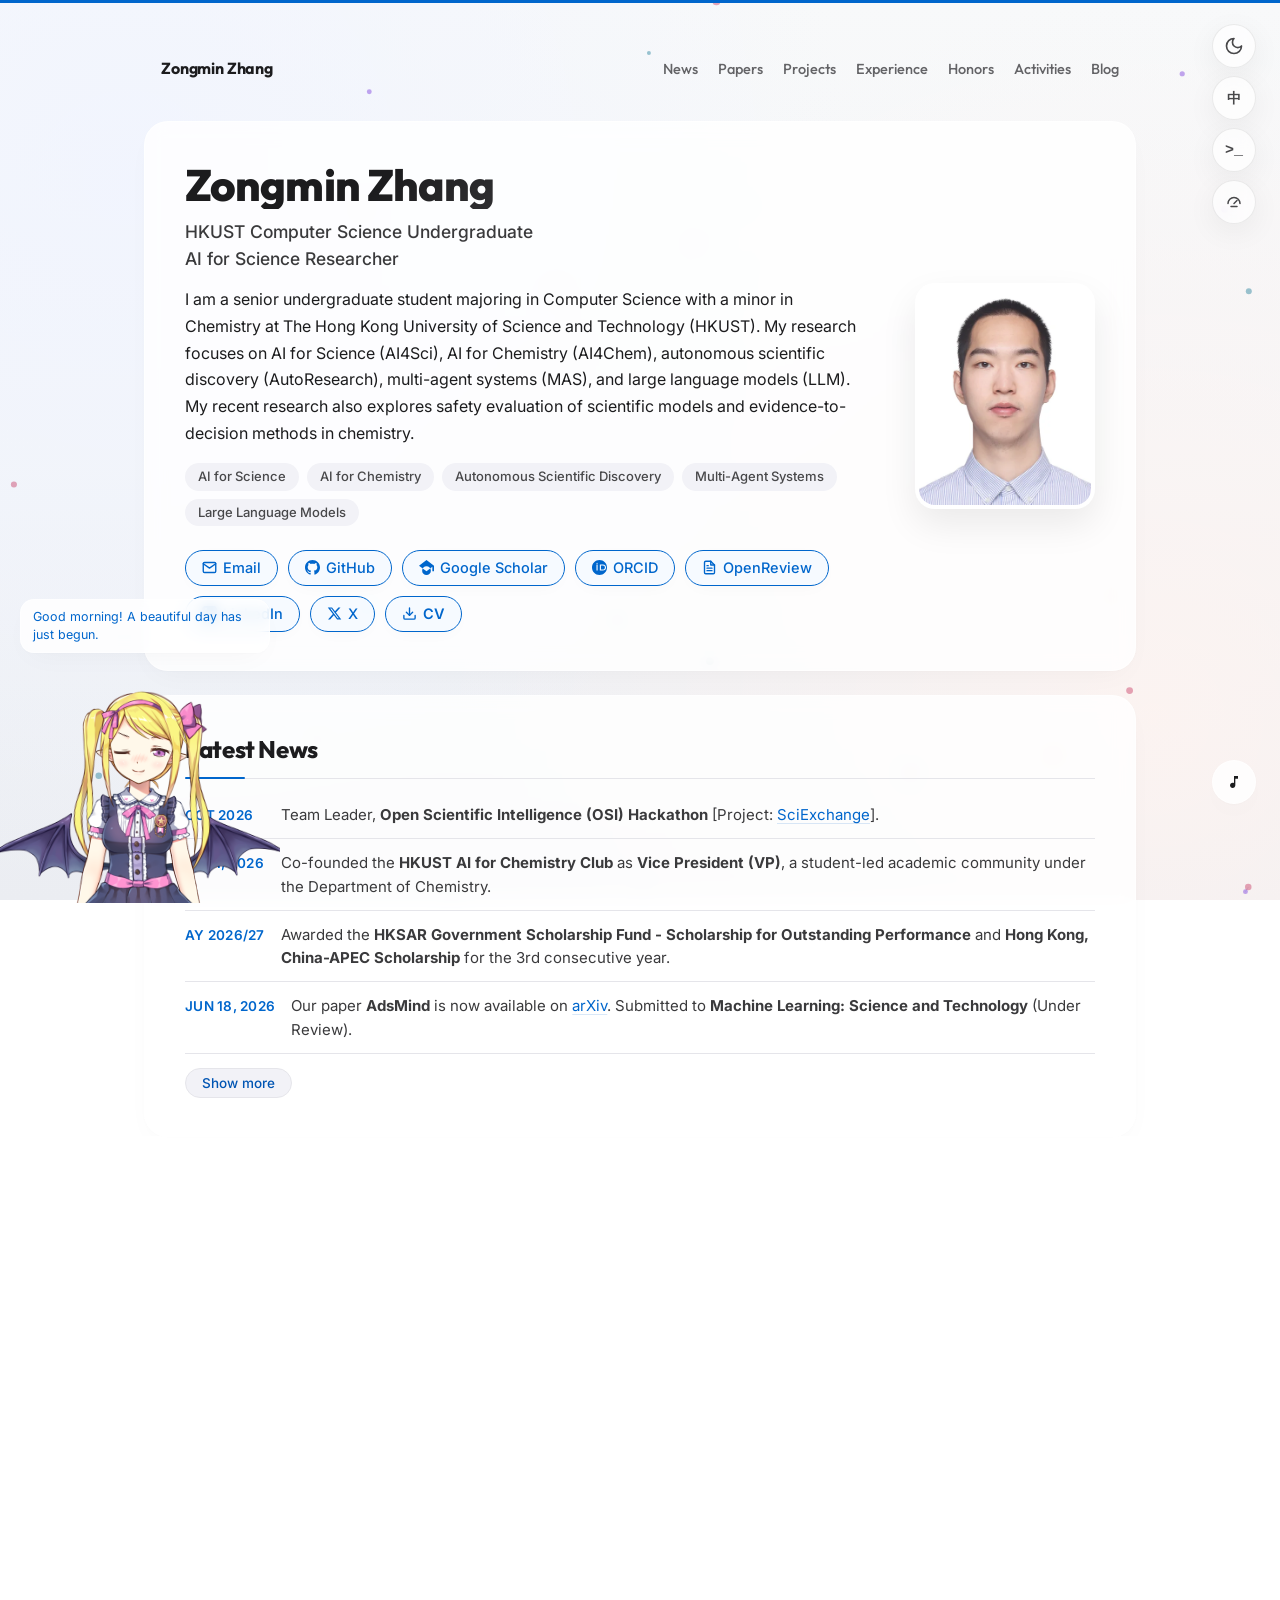
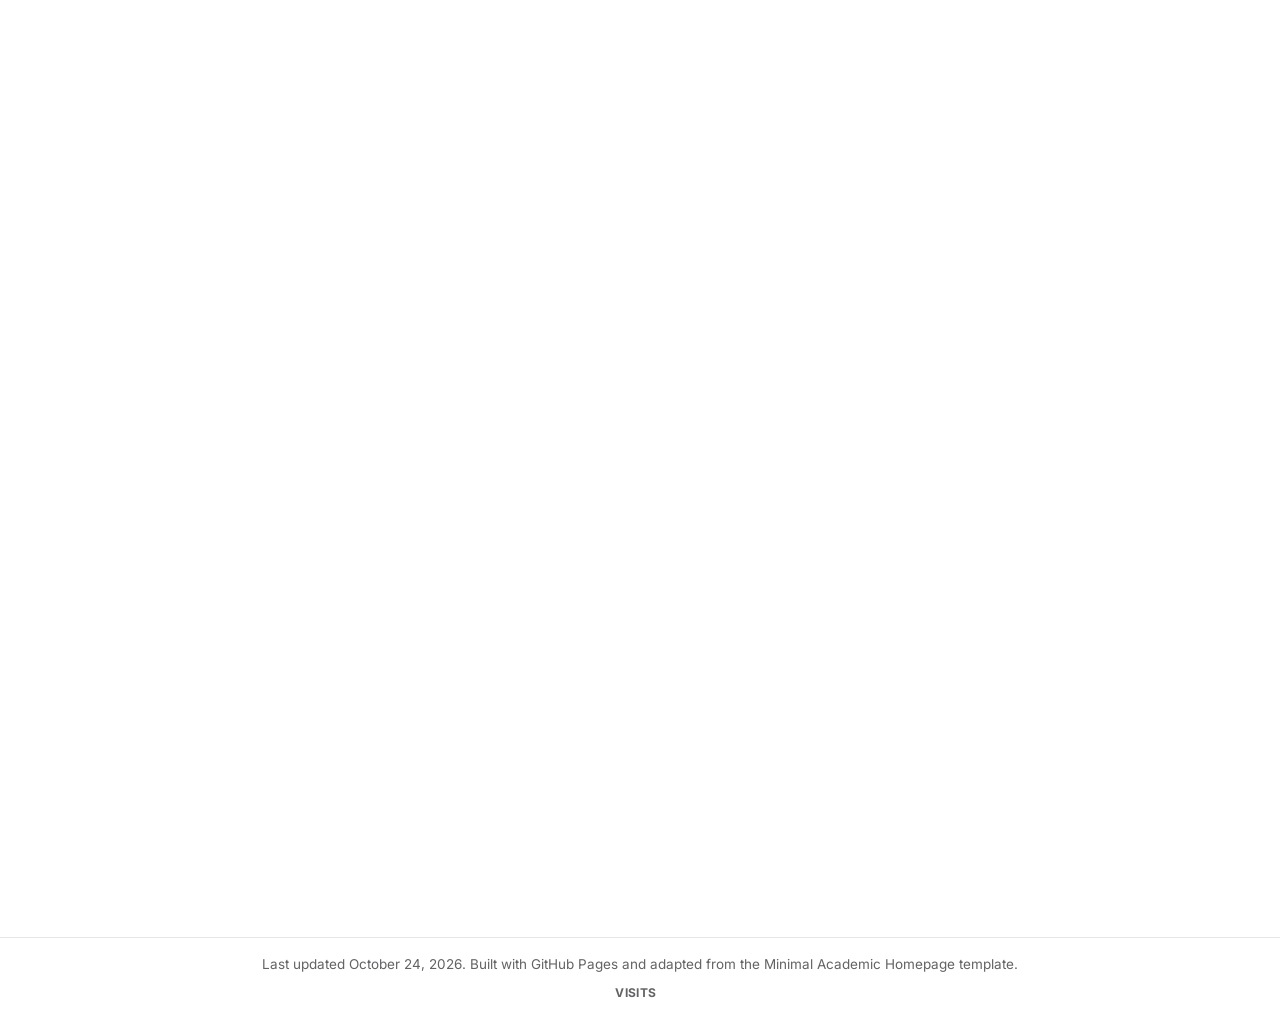
==== index.html @ b46e8a87 "feat: sync academic homepage with updated CV" ====
<!DOCTYPE html>
<html lang="en">

<head>
  <meta charset="UTF-8">
  <meta name="viewport" content="width=device-width, initial-scale=1.0">
  <meta name="description"
    content="Academic homepage of Zongmin Zhang, an HKUST computer science undergraduate and AI for Science researcher.">

  <!-- Open Graph / Facebook -->
  <meta property="og:type" content="website">
  <meta property="og:site_name" content="Zongmin Zhang">
  <meta property="og:locale" content="en_US">
  <meta property="og:url" content="https://nagatobigseven.github.io/">
  <meta property="og:title" content="Zongmin Zhang | Academic Homepage">
  <meta property="og:description"
    content="Academic homepage of Zongmin Zhang, an HKUST computer science undergraduate and AI for Science/Chemistry researcher.">
  <meta property="og:image" content="https://nagatobigseven.github.io/assets/og-card.png">
  <meta property="og:image:width" content="1200">
  <meta property="og:image:height" content="630">
  <meta property="og:image:alt" content="Zongmin Zhang — HKUST Computer Science Undergraduate, AI for Science Researcher">

  <!-- Twitter -->
  <meta property="twitter:card" content="summary_large_image">
  <meta property="twitter:url" content="https://nagatobigseven.github.io/">
  <meta property="twitter:title" content="Zongmin Zhang | Academic Homepage">
  <meta property="twitter:description"
    content="Academic homepage of Zongmin Zhang, an HKUST computer science undergraduate and AI for Science/Chemistry researcher.">
  <meta property="twitter:image" content="https://nagatobigseven.github.io/assets/og-card.png">

  <link rel="canonical" href="https://nagatobigseven.github.io/">
  <link rel="icon" type="image/png" href="assets/favicon.png">
  <link rel="alternate" type="application/rss+xml" title="Zongmin Zhang — RSS Feed" href="feed.xml">
  <title>Zongmin Zhang | Academic Homepage</title>

  <!-- Fonts: preconnect + a direct <link> (faster than @import in the CSS) -->
  <link rel="preconnect" href="https://fonts.googleapis.com">
  <link rel="preconnect" href="https://fonts.gstatic.com" crossorigin>
  <link rel="stylesheet"
    href="https://fonts.googleapis.com/css2?family=Inter:wght@400;500;600;700&family=Outfit:wght@500;650;720;760;800&display=swap">

  <link rel="preload" fetchpriority="high" as="image" href="assets/profile.webp" type="image/webp">
  <link rel="stylesheet" href="index.css?v=20261024-1">
  <script>
    // Inline script to prevent screen flash by reading stored theme preference before initial paint
    (function () {
      var storedTheme = localStorage.getItem('theme');
      var userPrefersDark = window.matchMedia && window.matchMedia('(prefers-color-scheme: dark)').matches;
      if (storedTheme === 'dark' || (!storedTheme && userPrefersDark)) {
        document.documentElement.setAttribute('data-theme', 'dark');
      } else {
        document.documentElement.setAttribute('data-theme', 'light');
      }
    })();

    // When WebGL is unavailable (hardware acceleration disabled / blocklisted
    // GPU), backdrop-filter falls back to slow software compositing and is the
    // dominant cause of page jank. Drop the frosted-glass blur for these users
    // only — GPU users keep the full effect. Runs before first paint.
    (function () {
      var ok = false;
      try {
        var tc = document.createElement('canvas');
        ok = !!(window.WebGLRenderingContext && (tc.getContext('webgl') || tc.getContext('experimental-webgl')));
      } catch (e) { ok = false; }
      window.__waifuWebGLOK = ok; // reused by waifu-tips so it never makes a 2nd context
      // If WebGL previously crashed the GPU here, also drop the glass (it is the
      // heaviest GPU consumer) while still keeping the dynamic mascot.
      var hadTrouble = false;
      try { hadTrouble = localStorage.getItem('waifu-gpu-trouble') === '1'; } catch (e2) {}
      if (!ok || hadTrouble) document.documentElement.classList.add('no-gpu-glass');
    })();

    // Visual-effects / performance mode. 'lite' drops the particle background,
    // cursor trail, floating keywords, and frosted-glass blur (layout, content,
    // theme, and the Live2D mascot stay). Default: lite if the visitor prefers
    // reduced motion, otherwise full. Persisted; window.__effectsLite is the
    // single source of truth read by the decorative effects below.
    (function () {
      var pref = null;
      try { pref = localStorage.getItem('effects-mode'); } catch (e) {}
      var reduceMotion = window.matchMedia && window.matchMedia('(prefers-reduced-motion: reduce)').matches;
      var lite = pref ? (pref === 'lite') : reduceMotion;
      window.__effectsLite = lite;
      if (lite) document.documentElement.classList.add('effects-lite');
    })();
  </script>

  <!-- Structured data: helps search engines link this page to the author's
       scholarly identity (Google knowledge panel, Scholar, etc.). -->
  <script type="application/ld+json">
  {
    "@context": "https://schema.org",
    "@type": "Person",
    "name": "Zongmin Zhang",
    "url": "https://nagatobigseven.github.io/",
    "image": "https://nagatobigseven.github.io/assets/profile.webp",
    "jobTitle": "Computer Science Undergraduate, AI for Science Researcher",
    "affiliation": {
      "@type": "CollegeOrUniversity",
      "name": "The Hong Kong University of Science and Technology"
    },
    "sameAs": [
      "https://scholar.google.com/citations?user=2yrrFZkAAAAJ",
      "https://orcid.org/0009-0003-7179-3175",
      "https://github.com/NagatoBigSeven",
      "https://openreview.net/profile?id=%7EZongmin_Zhang2",
      "https://www.linkedin.com/in/zongmin-zhang",
      "https://x.com/zongmin_zhang"
    ]
  }
  </script>
</head>

<body class="nagato-cursor">
  <a class="skip-link" href="#main-content" data-i18n="a11y.skip">Skip to main content</a>
  <!-- Reading Progress Bar -->
  <div id="scroll-indicator"></div>

  <!-- Background Molecular Network Canvas -->
  <canvas id="bg-canvas" aria-hidden="true"></canvas>
  <div class="research-float-layer" id="research-float-layer" aria-hidden="true"></div>
  <canvas class="nagato-trail" id="nagato-trail" aria-hidden="true"></canvas>

  <!-- Theme Toggle Button -->
  <button id="theme-toggle" class="theme-toggle-btn" aria-label="Switch to dark mode" title="Switch to dark mode">
    <svg class="sun-icon" viewBox="0 0 24 24">
      <circle cx="12" cy="12" r="4"></circle>
      <path
        d="M12 2v2M12 20v2M4.93 4.93l1.41 1.41M17.66 17.66l1.41 1.41M2 12h2M20 12h2M6.34 17.66l-1.41 1.41M19.07 4.93l-1.41 1.41">
      </path>
    </svg>
    <svg class="moon-icon" viewBox="0 0 24 24">
      <path d="M12 3a6 6 0 0 0 9 9 9 9 0 1 1-9-9Z"></path>
    </svg>
  </button>

  <!-- Language Toggle Button -->
  <button id="lang-toggle" class="lang-toggle-btn" aria-label="Switch to Chinese" title="Switch to Chinese">
    <span class="lang-label">中</span>
  </button>

  <!-- Terminal Toggle Button -->
  <button id="terminal-toggle" class="terminal-toggle-btn" aria-label="Open console terminal" aria-expanded="false" title="Open console terminal">
    <span style="font-family: monospace; font-weight: bold; font-size: 15px;">&gt;_</span>
  </button>

  <!-- Visual Effects / Performance Toggle (full vs lite) -->
  <button id="effects-toggle" class="effects-toggle-btn" aria-label="Enable performance mode" title="Enable performance mode">
    <svg class="effects-lite-icon" viewBox="0 0 24 24" width="18" height="18" fill="none" stroke="currentColor" stroke-width="2" stroke-linecap="round" stroke-linejoin="round">
      <path d="M4 14a8 8 0 0 1 16 0"></path>
      <path d="M12 14l4-4"></path>
      <path d="M8 18h8"></path>
    </svg>
    <svg class="effects-full-icon" viewBox="0 0 24 24" width="18" height="18" fill="none" stroke="currentColor" stroke-width="2" stroke-linecap="round" stroke-linejoin="round">
      <path d="M12 3l1.8 4.6L18.5 9l-4.7 1.4L12 15l-1.8-4.6L5.5 9l4.7-1.4z"></path>
      <path d="M18.5 14l.9 2.3 2.3.9-2.3.9-.9 2.3-.9-2.3-2.3-.9 2.3-.9z"></path>
    </svg>
  </button>

  <main class="container" id="main-content">
    <nav class="top-nav" id="top-nav" aria-label="Primary navigation">
      <a class="nav-name" id="Header1_HeaderTitle" href="./" data-i18n="nav.name">Zongmin Zhang</a>
      <div class="nav-links">
        <a href="#news" data-i18n="nav.news">News</a>
        <a href="#publications" data-i18n="nav.papers">Papers</a>
        <a href="#projects" data-i18n="nav.projects">Projects</a>
        <a href="#experience" data-i18n="nav.experience">Experience</a>
        <a href="#honors" data-i18n="nav.honors">Honors</a>
        <a href="#activities" data-i18n="nav.activities">Activities</a>
        <a href="https://www.cnblogs.com/" target="_blank" rel="noopener noreferrer" data-i18n="nav.blog">Blog</a>
      </div>
    </nav>

    <section class="card hero">
      <div>
        <h1 data-i18n="hero.name">Zongmin Zhang</h1>

        <p class="identity">
          <span data-i18n="hero.identity.line1">HKUST Computer Science Undergraduate</span><br>
          <span data-i18n="hero.identity.line2">AI for Science Researcher</span>
        </p>

        <p class="about-line" data-i18n="hero.about">
          I am a senior undergraduate student majoring in Computer Science with a minor in Chemistry at The Hong Kong
          University of Science and Technology (HKUST). My research focuses on AI for Science (AI4Sci), AI for Chemistry
          (AI4Chem), autonomous scientific discovery (AutoResearch), multi-agent systems (MAS), and large language
          models (LLM). My recent research also explores safety evaluation of scientific models and evidence-to-decision
          methods in chemistry.
        </p>

        <ul class="focus-list" aria-label="Research interests">
          <li data-i18n="hero.interest.1">AI for Science</li>
          <li data-i18n="hero.interest.2">AI for Chemistry</li>
          <li data-i18n="hero.interest.3">Autonomous Scientific Discovery</li>
          <li data-i18n="hero.interest.4">Multi-Agent Systems</li>
          <li data-i18n="hero.interest.5">Large Language Models</li>
        </ul>

        <div class="links">
          <a class="pill-link" href="mailto:zzhanghw@connect.ust.hk">
            <svg viewBox="0 0 24 24" width="15" height="15" stroke="currentColor" stroke-width="2.2" fill="none"
              stroke-linecap="round" stroke-linejoin="round" style="margin-right: 6px;">
              <path d="M4 4h16c1.1 0 2 .9 2 2v12c0 1.1-.9 2-2 2H4c-1.1 0-2-.9-2-2V6c0-1.1.9-2 2-2z"></path>
              <polyline points="22,6 12,13 2,6"></polyline>
            </svg>
            <span data-i18n="hero.email">Email</span>
          </a>
          <a class="pill-link" href="https://github.com/NagatoBigSeven" target="_blank" rel="noopener noreferrer">
            <svg viewBox="0 0 24 24" width="15" height="15" fill="currentColor" style="margin-right: 6px;">
              <path
                d="M12 0C5.37 0 0 5.37 0 12c0 5.3 3.438 9.8 8.205 11.385.6.11.82-.26.82-.577v-2.234c-3.338.726-4.033-1.416-4.033-1.416-.546-1.387-1.333-1.756-1.333-1.756-1.089-.745.083-.729.083-.729 1.205.084 1.839 1.237 1.839 1.237 1.07 1.834 2.807 1.304 3.492.997.107-.775.418-1.305.762-1.604-2.665-.305-5.467-1.334-5.467-5.931 0-1.311.469-2.381 1.236-3.221-.124-.303-.535-1.524.117-3.176 0 0 1.008-.322 3.301 1.23.957-.266 1.983-.399 3.003-.404 1.02.005 2.047.138 3.006.404 2.291-1.552 3.297-1.23 3.297-1.23.653 1.653.242 2.874.118 3.176.77.84 1.235 1.911 1.235 3.221 0 4.609-2.807 5.624-5.479 5.921.43.372.823 1.102.823 2.222v3.293c0 .319.22.694.825.576C20.566 21.797 24 17.3 24 12c0-6.63-5.37-12-12-12z" />
            </svg>
            <span data-i18n="hero.github">GitHub</span>
          </a>
          <a class="pill-link" href="https://scholar.google.com/citations?user=2yrrFZkAAAAJ" target="_blank"
            rel="noopener noreferrer">
            <svg viewBox="0 0 24 24" width="15" height="15" fill="currentColor" style="margin-right: 6px;">
              <path d="M12 24a7 7 0 1 1 0-14 7 7 0 0 1 0 14zm0-24L0 9l12 9 9.36-7.02V18h2.64V9.9L24 9 12 0z" />
            </svg>
            <span data-i18n="hero.googleScholar">Google Scholar</span>
          </a>
          <a class="pill-link" href="https://orcid.org/0009-0003-7179-3175" target="_blank" rel="noopener noreferrer">
            <svg viewBox="0 0 256 256" width="15" height="15" fill="currentColor" style="margin-right: 6px;">
              <path
                d="M128 0C57.3 0 0 57.3 0 128s57.3 128 128 128 128-57.3 128-128S198.7 0 128 0zM86.3 46.2c5.8 0 10.5 4.7 10.5 10.5s-4.7 10.5-10.5 10.5-10.5-4.7-10.5-10.5 4.7-10.5 10.5-10.5zM96.1 76.1v103.7H76.5V76.1h19.6zm37.3 0h53.1c36.2 0 53.5 26.1 53.5 51.8 0 30.6-21.1 51.9-54.4 51.9h-52.2V76.1zm19.6 16.5v70.7h31.3c22.2 0 35.7-14.6 35.7-35.3 0-18.8-11.7-35.4-34.8-35.4h-32.2z" />
            </svg>
            <span data-i18n="hero.orcid">ORCID</span>
          </a>
          <a class="pill-link" href="https://openreview.net/profile?id=%7EZongmin_Zhang2" target="_blank"
            rel="noopener noreferrer">
            <svg viewBox="0 0 24 24" width="15" height="15" stroke="currentColor" stroke-width="2.2" fill="none"
              stroke-linecap="round" stroke-linejoin="round" style="margin-right: 6px;">
              <path d="M14 2H6a2 2 0 0 0-2 2v16a2 2 0 0 0 2 2h12a2 2 0 0 0 2-2V8z"></path>
              <polyline points="14 2 14 8 20 8"></polyline>
              <line x1="16" y1="13" x2="8" y2="13"></line>
              <line x1="16" y1="17" x2="8" y2="17"></line>
              <polyline points="10 9 9 9 8 9"></polyline>
            </svg>
            <span data-i18n="hero.openreview">OpenReview</span>
          </a>
          <a class="pill-link" href="https://www.linkedin.com/in/zongmin-zhang" target="_blank"
            rel="noopener noreferrer">
            <svg viewBox="0 0 24 24" width="15" height="15" fill="currentColor" style="margin-right: 6px;">
              <path
                d="M19 0h-14c-2.761 0-5 2.239-5 5v14c0 2.761 2.239 5 5 5h14c2.762 0 5-2.239 5-5v-14c0-2.761-2.238-5-5-5zm-11 19h-3v-11h3v11zm-1.5-12.268c-.966 0-1.75-.79-1.75-1.764s.784-1.764 1.75-1.764 1.75.79 1.75 1.764-.783 1.764-1.75 1.764zm13.5 12.268h-3v-5.604c0-3.368-4-3.113-4 0v5.604h-3v-11h3v1.765c1.396-2.586 7-2.777 7 2.476v6.759z" />
            </svg>
            <span data-i18n="hero.linkedin">LinkedIn</span>
          </a>
          <a class="pill-link" href="https://x.com/zongmin_zhang" target="_blank" rel="noopener noreferrer">
            <svg viewBox="0 0 24 24" width="15" height="15" fill="currentColor" style="margin-right: 6px;">
              <path
                d="M18.244 2.25h3.308l-7.227 8.26 8.502 11.24H16.17l-5.214-6.817L4.99 21.75H1.68l7.73-8.835L1.254 2.25H8.08l4.713 6.231zm-1.161 17.52h1.833L7.084 4.126H5.117z" />
            </svg>
            <span data-i18n="hero.x">X</span>
          </a>
          <a class="pill-link pill-link-accent" href="assets/CV_Zongmin.pdf?v=20261024-2" download="CV_Zongmin.pdf">
            <svg viewBox="0 0 24 24" width="15" height="15" stroke="currentColor" stroke-width="2.2" fill="none"
              stroke-linecap="round" stroke-linejoin="round" style="margin-right: 6px;">
              <path d="M21 15v4a2 2 0 0 1-2 2H5a2 2 0 0 1-2-2v-4"></path>
              <polyline points="7 10 12 15 17 10"></polyline>
              <line x1="12" y1="15" x2="12" y2="3"></line>
            </svg>
            <span data-i18n="hero.cv">CV</span>
          </a>
        </div>
      </div>

      <div class="profile-photo-wrap">
        <img src="assets/profile.webp" alt="Portrait of Zongmin Zhang" class="profile-photo" width="172" height="218" data-i18n="hero.profileAlt">
      </div>
    </section>

    <!-- News Section -->
    <section class="card" id="news">
      <h2 data-i18n="section.news">Latest News</h2>
      <!-- Populated from data/content.js by main.js (renderSiteContent) -->
      <div class="news-list" id="news-list"></div>
      <button class="news-toggle" id="news-toggle" data-i18n="news.showMore">Show more</button>
    </section>

    <section class="card" id="publications">
      <h2 data-i18n="section.papers">Selected Publications &amp; Preprints</h2>

      <!-- Filter chips + cards populated from data/content.js by main.js -->
      <div class="pub-toolbar">
        <div class="pub-filters" id="pub-filters" role="group" aria-label="Filter publications by topic" hidden></div>
        <button class="download-bib-btn" id="download-all-bib" type="button" data-i18n="bibtex.downloadAll">Download all BibTeX</button>
      </div>
      <div class="pub-list" id="pub-list"></div>
      <div class="manuscripts-section">
        <h3 data-i18n="section.manuscripts">Manuscripts in Preparation</h3>
        <ul class="manuscript-list" id="manuscript-list"></ul>
      </div>
    </section>

    <section class="card" id="projects">
      <h2 data-i18n="section.projects">Selected Projects</h2>

      <div class="project-grid" id="project-grid"></div>
    </section>

    <section class="card" id="experience">
      <h2 data-i18n="section.experience">Education, Research &amp; Industry Experience</h2>

      <div class="experience-awards-grid">
        <div class="info-panel experience-panel experience-panel-education">
          <h3 data-i18n="section.education">Education</h3>
          <div class="timeline" id="edu-timeline"></div>
        </div>

        <div class="info-panel experience-panel experience-panel-research">
          <h3 data-i18n="section.research">Research</h3>
          <div class="timeline" id="research-timeline"></div>
        </div>

        <div class="info-panel experience-panel experience-panel-industry">
          <h3 data-i18n="section.industry">Industry</h3>
          <div class="timeline" id="industry-timeline"></div>
        </div>
      </div>
    </section>

    <!-- Collaborators Section -->
    <section class="card" id="collaborators">
      <h2 data-i18n="section.collaborators">Collaborators</h2>
      <div class="collab-grid" id="collab-grid"></div>
    </section>

    <section class="card" id="honors">
      <h2 data-i18n="section.honors">Selected Honors</h2>

      <div class="experience-awards-grid">
        <div class="info-panel honors-panel honors-panel-scholarships">
          <h3 data-i18n="section.scholarships">Scholarships</h3>
          <div class="award-list" id="scholarships-list"></div>
        </div>

        <div class="info-panel honors-panel honors-panel-deans">
          <h3 data-i18n="section.honorsList">Honors</h3>
          <div class="award-list" id="deans-list"></div>
        </div>

        <div class="info-panel honors-panel honors-panel-awards">
          <h3 data-i18n="section.awards">Awards</h3>
          <div class="award-list" id="awards-list"></div>
        </div>
      </div>
    </section>

    <section class="card" id="activities">
      <h2 data-i18n="section.activities">Extracurricular Activities &amp; Skills</h2>

      <div class="note-grid">
        <div class="note-card">
          <h3 data-i18n="section.activitiesLeadership">Service &amp; Leadership</h3>
          <p class="section-note" data-i18n="activities.note">Reviewer and community roles.</p>
          <ul class="post-list" id="leadership-list"></ul>
        </div>

        <div class="note-card">
          <h3 data-i18n="section.teaching">Teaching</h3>
          <p class="section-note" data-i18n="teaching.note">Undergraduate teaching and peer-support.</p>
          <ul class="post-list" id="teaching-list"></ul>
        </div>

        <div class="note-card">
          <h3 data-i18n="section.techStack">Technical Stack</h3>
          <p class="section-note" data-i18n="techStack.note">Selected tools and methods.</p>
          <ul class="post-list" id="techstack-list"></ul>
        </div>

        <div class="note-card">
          <h3 data-i18n="section.languages">Languages</h3>
          <p class="section-note" data-i18n="languages.note">Working languages and study interests.</p>
          <ul class="post-list" id="languages-list"></ul>
        </div>
      </div>
    </section>
  </main>

  <footer class="footer">
    <span class="footer-updated" data-i18n="footer.updated">Last updated October 24, 2026. Built with GitHub Pages and
      adapted from the Minimal Academic Homepage template.</span>
    <span class="site-counter" aria-label="Academic homepage visit counter">
      <span class="site-counter-label" data-i18n="footer.visits">Visits</span>
      <img
        src="https://m.h4ck.org.cn/@nagato-home?theme=yousa-ling&amp;padding=7&amp;scale=0.75&amp;align=center&amp;pixelated=1&amp;darkmode=auto"
        alt="" decoding="async" referrerpolicy="no-referrer" onerror="this.hidden = true">
    </span>
  </footer>

  <div class="bibtex-toast" id="bibtex-toast" role="status" aria-live="polite" aria-atomic="true" hidden>
    <span class="bibtex-toast-icon" aria-hidden="true">✓</span>
    <span class="bibtex-toast-text" data-i18n="bibtex.toast">BibTeX copied to clipboard</span>
  </div>

  <!-- Back to Top Button -->
  <button id="back-to-top" class="back-to-top-btn" aria-label="Back to top" title="Back to top">
    <svg viewBox="0 0 24 24" width="20" height="20" stroke="currentColor" stroke-width="2.2" fill="none"
      stroke-linecap="round" stroke-linejoin="round">
      <polyline points="18 15 12 9 6 15"></polyline>
    </svg>
  </button>

  <div class="waifu" id="waifu" aria-hidden="true">
    <div class="waifu-tips" style="opacity: 0;"></div>
    <canvas id="live2d" width="280" height="250" class="live2d"></canvas>
    <div class="waifu-tool">
      <span class="fui-home"><svg viewBox="0 0 24 24" width="14" height="14" stroke="currentColor" stroke-width="2.2"
          fill="none" stroke-linecap="round" stroke-linejoin="round">
          <path d="M3 9l9-7 9 7v11a2 2 0 0 1-2 2H5a2 2 0 0 1-2-2z"></path>
          <polyline points="9 22 9 12 15 12 15 22"></polyline>
        </svg></span>
      <span class="fui-chat"><svg viewBox="0 0 24 24" width="14" height="14" stroke="currentColor" stroke-width="2.2"
          fill="none" stroke-linecap="round" stroke-linejoin="round">
          <path d="M21 15a2 2 0 0 1-2 2H7l-4 4V5a2 2 0 0 1 2-2h14a2 2 0 0 1 2 2z"></path>
        </svg></span>
      <span class="fui-eye"><svg viewBox="0 0 24 24" width="14" height="14" stroke="currentColor" stroke-width="2.2"
          fill="none" stroke-linecap="round" stroke-linejoin="round">
          <path d="M1 12s4-8 11-8 11 8 11 8-4 8-11 8-11-8-11-8z"></path>
          <circle cx="12" cy="12" r="3"></circle>
        </svg></span>
      <span class="fui-user"><svg viewBox="0 0 24 24" width="14" height="14" stroke="currentColor" stroke-width="2.2"
          fill="none" stroke-linecap="round" stroke-linejoin="round">
          <path d="M20 21v-2a4 4 0 0 0-4-4H8a4 4 0 0 0-4 4v2"></path>
          <circle cx="12" cy="7" r="4"></circle>
        </svg></span>
      <span class="fui-photo"><svg viewBox="0 0 24 24" width="14" height="14" stroke="currentColor" stroke-width="2.2"
          fill="none" stroke-linecap="round" stroke-linejoin="round">
          <path d="M23 19a2 2 0 0 1-2 2H3a2 2 0 0 1-2-2V8a2 2 0 0 1 2-2h4l2-3h6l2 3h4a2 2 0 0 1 2 2z"></path>
          <circle cx="12" cy="13" r="4"></circle>
        </svg></span>
      <span class="fui-science" title="讲个科学冷笑话"><svg viewBox="0 0 24 24" width="14" height="14" stroke="currentColor" stroke-width="2.2"
          fill="none" stroke-linecap="round" stroke-linejoin="round">
          <line x1="4" y1="9" x2="20" y2="9"></line>
          <line x1="9" y1="3" x2="15" y2="3"></line>
          <path d="M10 3v6L4.35 19.1A2 2 0 0 0 6 22h12a2 2 0 0 0 1.65-2.9L14 9V3z"></path>
        </svg></span>
      <span class="fui-info-circle"><svg viewBox="0 0 24 24" width="14" height="14" stroke="currentColor"
          stroke-width="2.2" fill="none" stroke-linecap="round" stroke-linejoin="round">
          <circle cx="12" cy="12" r="10"></circle>
          <line x1="12" y1="16" x2="12" y2="12"></line>
          <line x1="12" y1="8" x2="12.01" y2="8"></line>
        </svg></span>
      <span class="fui-cross"><svg viewBox="0 0 24 24" width="14" height="14" stroke="currentColor" stroke-width="2.2"
          fill="none" stroke-linecap="round" stroke-linejoin="round">
          <line x1="18" y1="6" x2="6" y2="18"></line>
          <line x1="6" y1="6" x2="18" y2="18"></line>
        </svg></span>
    </div>
  </div>

  <!-- Terminal Console Modal -->
  <div id="terminal-modal" class="terminal-modal" hidden>
    <div class="terminal-header">
      <span class="terminal-dot close-btn" title="Close"></span>
      <span class="terminal-dot minimize-btn" title="Minimize"></span>
      <span class="terminal-dot expand-btn" title="Maximize"></span>
      <span class="terminal-title">zongmin@hkust: ~</span>
    </div>
    <div class="terminal-body" id="terminal-body">
      <div class="terminal-output" id="terminal-output">
        <div>Welcome to Zongmin's Academic Homepage Console.</div>
        <div>Type <span class="cmd-highlight">help</span> to list available commands.</div>
        <div style="margin-bottom: 10px;">Press <span class="cmd-highlight">`</span> (backtick) to close this terminal.</div>
      </div>
      <div class="terminal-input-line">
        <span class="terminal-prompt">zongmin@hkust:~$</span>
        <input type="text" id="terminal-input" autocomplete="off" spellcheck="false" aria-label="Terminal input">
      </div>
    </div>
  </div>

  <!-- NetEase BGM Player -->
  <div id="music-card" class="music-card" style="display: none;" role="complementary" aria-label="Background music player">
    <button id="music-close-btn" class="music-close-btn" aria-label="Minimize player" title="Minimize player">&times;</button>
    <div class="music-vinyl-wrap">
      <img id="music-cover" class="music-vinyl" src="assets/vinyl-placeholder.svg" alt="Vinyl record cover" loading="lazy">
      <div class="music-vinyl-center"></div>
    </div>
    <div class="music-info">
      <div id="music-title" class="music-title">Research BGM</div>
      <div id="music-artist" class="music-artist">Loading Netease Playlist...</div>
      <div class="music-controls">
        <button id="music-play-btn" class="music-btn" aria-label="Play music">
          <svg viewBox="0 0 24 24" width="14" height="14" fill="currentColor">
            <polygon points="5 3 19 12 5 21 5 3" id="play-poly"></polygon>
          </svg>
        </button>
        <button id="music-next-btn" class="music-btn" aria-label="Next track">
          <svg viewBox="0 0 24 24" width="14" height="14" fill="none" stroke="currentColor" stroke-width="2.5" stroke-linecap="round" stroke-linejoin="round">
            <polygon points="5 4 15 12 5 20 5 4" fill="currentColor"></polygon>
            <line x1="19" y1="5" x2="19" y2="19" stroke="currentColor"></line>
          </svg>
        </button>
      </div>
      <div class="music-progress-bar">
        <div id="music-progress" class="music-progress"></div>
      </div>
    </div>
    <audio id="music-audio" crossorigin="anonymous"></audio>
  </div>

  <!-- Floating Music Toggle (when minimized) -->
  <button id="music-toggle-btn" class="music-toggle-btn" aria-label="Open BGM player" title="Open BGM player">
    <svg viewBox="0 0 24 24" width="16" height="16" fill="currentColor">
      <path d="M12 3v10.55c-.59-.34-1.27-.55-2-.55-2.21 0-4 1.79-4 4s1.79 4 4 4 4-1.79 4-4V7h4V3h-6z"/>
    </svg>
  </button>

  <!-- Overlay Canvas for Easter Eggs -->
  <canvas id="easter-egg-canvas" style="position:fixed; top:0; left:0; width:100%; height:100%; pointer-events:none; z-index:9999; display:none;"></canvas>
  <script type="text/javascript" src="data/content.js?v=20261024-2"></script>
  <script type="text/javascript" src="assets/main.js?v=20261024-1"></script>

  <!-- Privacy-friendly analytics (GoatCounter): no cookies, no personal data.
       Active — pageviews go to https://nagatobigseven.goatcounter.com (dashboard).
       Only loads on the production domain (not localhost / file:// / CI), so dev
       and tests don't pollute stats. Tip: run localStorage.setItem('skipgc','t')
       in the browser console on the live site to exclude your own visits. -->
  <script>
    (function () {
      if (location.hostname !== 'nagatobigseven.github.io') return;
      var s = document.createElement('script');
      s.async = true;
      s.src = '//gc.zgo.at/count.js';
      s.setAttribute('data-goatcounter', 'https://nagatobigseven.goatcounter.com/count');
      document.body.appendChild(s);
    })();
  </script>
</body>

</html>
---- index.css ----
/* Fonts (Inter + Outfit) are loaded via a <link> in index.html's <head> with a
   preconnect hint, instead of @import here — an @import is only fetched after
   this stylesheet downloads and parses, which delays text rendering. Same
   fonts, same display=swap, just discovered earlier in the load. */

/* No WebGL (no GPU acceleration -> software backdrop-filter is very slow) OR
   the user's chosen lite/performance mode: disable every frosted-glass blur.
   Card backgrounds stay ~82% opaque, so they remain perfectly legible. */
html.no-gpu-glass *,
html.no-gpu-glass *::before,
html.no-gpu-glass *::after,
html.effects-lite *,
html.effects-lite *::before,
html.effects-lite *::after {
  backdrop-filter: none !important;
  -webkit-backdrop-filter: none !important;
}

/* Lite mode also drops the decorative full-screen canvases and floating
   keyword layer (the particle background, cursor trail). */
html.effects-lite #bg-canvas,
html.effects-lite #nagato-trail,
html.effects-lite #research-float-layer {
  display: none !important;
}

:root {
  /* Light Mode Design Tokens */
  --bg-gradient: radial-gradient(circle at 10% 20%, rgba(240, 244, 255, 0.8) 0%, transparent 45rem),
                 radial-gradient(circle at 90% 80%, rgba(255, 244, 240, 0.8) 0%, transparent 45rem),
                 linear-gradient(180deg, #f8f9fa 0%, #f3f5f8 50%, #ebedf2 100%);
  --bg: #f3f5f8;
  --card: rgba(255, 255, 255, 0.82);
  --card-border: rgba(255, 255, 255, 0.6);
  --card-border-hover: rgba(0, 102, 204, 0.25);
  --text: #1c1c1e;
  --subtle: #3a3a3c;
  --muted: #636366;
  --line: #e5e5ea;
  --link: #0066cc;
  --link-hover: #0055b3;
  --link-bg: rgba(242, 248, 255, 0.7);
  --link-bg-hover: rgba(0, 102, 204, 0.08);
  --link-border: rgba(0, 102, 204, 0.15);
  --link-border-hover: rgba(0, 102, 204, 0.35);
  --chip: #f2f2f7;
  --chip-text: #48484a;
  --asset-bg: #f8fafc;
  --asset-line: #e2e8f0;
  --warm: #9f5e26;
  --green: #24684a;
  
  /* Shadows */
  --shadow: 0 10px 30px -10px rgba(0, 0, 0, 0.04), 0 1px 3px rgba(0, 0, 0, 0.02);
  --shadow-hover: 0 20px 40px -15px rgba(0, 102, 204, 0.12), 0 0 1px rgba(0, 102, 204, 0.2);
  --soft-shadow: 0 4px 20px -8px rgba(0, 0, 0, 0.05);
  --radius: 24px;

  /* Theme Toggle Button */
  --toggle-bg: rgba(255, 255, 255, 0.7);
  --toggle-border: rgba(0, 0, 0, 0.08);
  --toggle-shadow: 0 8px 30px rgba(0, 0, 0, 0.06);
  --toggle-color: #48484a;

  /* Transitions */
  --ease-premium: cubic-bezier(0.16, 1, 0.3, 1);
  --transition: all 0.5s var(--ease-premium);
  --transition-fast: all 0.2s ease;
}

[data-theme="dark"] {
  /* Dark Mode Design Tokens */
  --bg-gradient: radial-gradient(circle at 10% 20%, rgba(30, 41, 59, 0.25) 0%, transparent 50rem),
                 radial-gradient(circle at 90% 80%, rgba(15, 23, 42, 0.35) 0%, transparent 50rem),
                 linear-gradient(180deg, #090d16 0%, #0d131f 50%, #080a10 100%);
  --bg: #0d131f;
  --card: rgba(18, 25, 41, 0.7);
  --card-border: rgba(255, 255, 255, 0.05);
  --card-border-hover: rgba(56, 189, 248, 0.25);
  --text: #f1f5f9;
  --subtle: #cbd5e1;
  --muted: #94a3b8;
  --line: #1e293b;
  --link: #38bdf8;
  --link-hover: #7dd3fc;
  --link-bg: rgba(30, 41, 59, 0.6);
  --link-bg-hover: rgba(56, 189, 248, 0.12);
  --link-border: rgba(56, 189, 248, 0.2);
  --link-border-hover: rgba(56, 189, 248, 0.45);
  --chip: #1e293b;
  --chip-text: #94a3b8;
  --asset-bg: #1e293b;
  --asset-line: #334155;
  --warm: #fbbf24;
  --green: #34d399;
  
  /* Shadows */
  --shadow: 0 10px 30px -10px rgba(0, 0, 0, 0.3), 0 1px 3px rgba(0, 0, 0, 0.1);
  --shadow-hover: 0 20px 40px -15px rgba(56, 189, 248, 0.25), 0 0 1px rgba(56, 189, 248, 0.4);
  --soft-shadow: 0 4px 20px -8px rgba(0, 0, 0, 0.2);

  /* Theme Toggle Button */
  --toggle-bg: rgba(30, 41, 59, 0.7);
  --toggle-border: rgba(255, 255, 255, 0.08);
  --toggle-shadow: 0 8px 30px rgba(0, 0, 0, 0.3);
  --toggle-color: #f1f5f9;
}

* {
  box-sizing: border-box;
  margin: 0;
  padding: 0;
}

html {
  scroll-behavior: smooth;
  color-scheme: light dark;
}

body {
  font-family: 'Inter', -apple-system, BlinkMacSystemFont, "Segoe UI", Roboto, "Microsoft YaHei", Arial, sans-serif;
  line-height: 1.62;
  color: var(--text);
  background: var(--bg-gradient);
  background-attachment: fixed;
  -webkit-font-smoothing: antialiased;
  -moz-osx-font-smoothing: grayscale;
  transition: background 0.6s var(--ease-premium), color 0.4s ease;
}

/* Custom Scrollbars */
body {
  scrollbar-color: var(--link-border) transparent;
  scrollbar-width: thin;
}

@media (pointer: fine) {
  .nagato-cursor {
    cursor: url("assets/cursors/nagato/normal-32.png") 0 0,
            auto;
  }

  .nagato-cursor p,
  .nagato-cursor li,
  .nagato-cursor h1,
  .nagato-cursor h2,
  .nagato-cursor h3,
  .nagato-cursor .item-title,
  .nagato-cursor .timeline-title,
  .nagato-cursor .news-text,
  .nagato-cursor .muted,
  .nagato-cursor .authors,
  .nagato-cursor .section-note {
    cursor: url("assets/cursors/nagato/text-32.png") 4 8,
            text;
  }

  .nagato-cursor a,
  .nagato-cursor button,
  .nagato-cursor summary,
  .nagato-cursor [role="button"],
  .nagato-cursor .pill-link,
  .nagato-cursor .mini-link,
  .nagato-cursor .collab-card,
  .nagato-cursor .news-toggle,
  .nagato-cursor .bibtex-copy,
  .nagato-cursor .theme-toggle-btn,
  .nagato-cursor .lang-toggle-btn,
  .nagato-cursor .back-to-top-btn,
  .nagato-cursor .waifu-tool span {
    cursor: url("assets/cursors/nagato/pointer-32.png") 0 0,
            pointer;
  }
}

.nagato-trail {
  position: fixed;
  inset: 0;
  width: 100%;
  height: 100%;
  z-index: 1600;
  overflow: hidden;
  pointer-events: none;
  contain: strict;
}



::-webkit-scrollbar {
  width: 8px;
  height: 8px;
}

::-webkit-scrollbar-track {
  background: transparent;
}

::-webkit-scrollbar-thumb {
  background: var(--link-border);
  border-radius: 99px;
  transition: background 0.3s;
}

::-webkit-scrollbar-thumb:hover {
  background: var(--link-border-hover);
}

.container {
  max-width: 1040px;
  margin: 0 auto;
  padding: 40px 24px 60px;
  position: relative;
  z-index: 1;
}

.research-float-layer {
  position: fixed;
  inset: 0;
  z-index: 0;
  overflow: hidden;
  pointer-events: none;
  contain: strict;
}

.research-float-keyword {
  position: absolute;
  left: 0;
  top: 0;
  padding: 5px 11px;
  border: 1px solid rgba(0, 102, 204, 0.14);
  border-radius: 999px;
  background: rgba(255, 255, 255, 0.42);
  color: rgba(0, 102, 204, 0.52);
  box-shadow: 0 8px 22px rgba(0, 102, 204, 0.06);
  backdrop-filter: blur(7px);
  -webkit-backdrop-filter: blur(7px);
  font-size: var(--keyword-size, 13px);
  font-weight: 700;
  line-height: 1;
  letter-spacing: 0;
  opacity: 0;
  white-space: nowrap;
  transform: translate3d(var(--keyword-start-x, 0), var(--keyword-start-y, 0), 0) scale(0.96);
  animation: research-keyword-drift var(--keyword-duration, 14000ms) linear var(--keyword-delay, 0ms) forwards;
  will-change: transform, opacity;
}

[data-theme="dark"] .research-float-keyword {
  border-color: rgba(56, 189, 248, 0.18);
  background: rgba(15, 23, 42, 0.42);
  color: rgba(125, 211, 252, 0.58);
  box-shadow: 0 8px 24px rgba(56, 189, 248, 0.08);
}

@keyframes research-keyword-drift {
  0% {
    opacity: 0;
    transform: translate3d(var(--keyword-start-x, 0), var(--keyword-start-y, 0), 0) scale(0.96);
  }

  12%,
  78% {
    opacity: 0.5;
  }

  100% {
    opacity: 0;
    transform: translate3d(var(--keyword-end-x, 0), var(--keyword-end-y, 0), 0) scale(1.04);
  }
}

@media (max-width: 720px), (prefers-reduced-motion: reduce) {
  .research-float-layer {
    display: none;
  }
}

/* Floating Theme Toggle */
.theme-toggle-btn {
  position: fixed;
  top: 24px;
  right: 24px;
  z-index: 1000;
  width: 44px;
  height: 44px;
  border-radius: 50%;
  background: var(--toggle-bg);
  border: 1px solid var(--toggle-border);
  box-shadow: var(--toggle-shadow);
  backdrop-filter: blur(8px);
  -webkit-backdrop-filter: blur(8px);
  cursor: pointer;
  display: flex;
  align-items: center;
  justify-content: center;
  color: var(--toggle-color);
  transition: transform 0.3s var(--ease-premium), background 0.3s, border-color 0.3s, box-shadow 0.3s;
}

.theme-toggle-btn:hover {
  transform: scale(1.08) translateY(-2px);
  box-shadow: 0 10px 25px rgba(0, 0, 0, 0.12);
}

.theme-toggle-btn:active {
  transform: scale(0.95);
}

.theme-toggle-btn svg {
  width: 20px;
  height: 20px;
  fill: none;
  stroke: currentColor;
  stroke-width: 2;
  stroke-linecap: round;
  stroke-linejoin: round;
  transition: transform 0.5s var(--ease-premium);
}

[data-theme="dark"] .theme-toggle-btn svg {
  transform: rotate(360deg);
}

/* Show the target theme icon: moon in light mode, sun in dark mode. */
.theme-toggle-btn .sun-icon {
  display: none;
}
.theme-toggle-btn .moon-icon {
  display: block;
}

[data-theme="dark"] .theme-toggle-btn .sun-icon {
  display: block;
}
[data-theme="dark"] .theme-toggle-btn .moon-icon {
  display: none;
}

/* Language Toggle Button */
.lang-toggle-btn {
  position: fixed;
  top: 76px;
  right: 24px;
  z-index: 1000;
  width: 44px;
  height: 44px;
  border-radius: 50%;
  background: var(--toggle-bg);
  border: 1px solid var(--toggle-border);
  box-shadow: var(--toggle-shadow);
  backdrop-filter: blur(8px);
  -webkit-backdrop-filter: blur(8px);
  cursor: pointer;
  display: flex;
  align-items: center;
  justify-content: center;
  color: var(--toggle-color);
  transition: transform 0.3s var(--ease-premium), background 0.3s, border-color 0.3s, box-shadow 0.3s;
  font-family: 'Outfit', sans-serif;
  font-size: 14px;
  font-weight: 700;
}

.lang-toggle-btn:hover {
  transform: scale(1.08) translateY(-2px);
  box-shadow: 0 10px 25px rgba(0, 0, 0, 0.12);
}

.lang-toggle-btn:active {
  transform: scale(0.95);
}

/* Navigation */
.top-nav {
  position: sticky;
  top: 0;
  z-index: 100;
  display: flex;
  justify-content: space-between;
  align-items: center;
  margin-bottom: 24px;
  color: var(--muted);
  font-size: 14.5px;
  font-family: 'Outfit', sans-serif;
  padding: 12px 16px;
  border-radius: 16px;
  transition: transform 0.28s var(--ease-premium), opacity 0.22s ease,
    background 0.3s, backdrop-filter 0.3s, box-shadow 0.3s, border-color 0.3s;
  border: 1px solid transparent;
  will-change: transform, opacity;
}

.top-nav.scrolled {
  background: var(--card);
  backdrop-filter: blur(10px);
  -webkit-backdrop-filter: blur(10px);
  border-color: var(--card-border);
  box-shadow: var(--shadow);
}

.top-nav.nav-idle-hidden {
  opacity: 0;
  transform: translate3d(0, calc(-100% - 16px), 0);
  pointer-events: none;
}

.nav-name {
  font-weight: 700;
  color: var(--text);
  text-decoration: none;
  font-size: 16px;
  letter-spacing: -0.01em;
  transition: color var(--transition-fast);
}

.nav-name:hover {
  color: var(--link);
  text-decoration: none;
}

.nav-links {
  display: flex;
  gap: 20px;
  flex-wrap: wrap;
}

.nav-links a {
  color: var(--muted);
  text-decoration: none;
  font-weight: 500;
  transition: color var(--transition-fast);
  position: relative;
  padding: 4px 0;
}

.nav-links a::after {
  content: '';
  position: absolute;
  bottom: 0;
  left: 0;
  width: 100%;
  height: 2px;
  background: var(--link);
  transform: scaleX(0);
  transform-origin: right;
  transition: transform 0.3s var(--ease-premium);
}

.nav-links a:hover {
  color: var(--text);
  text-decoration: none;
}

.nav-links a:hover::after {
  transform: scaleX(1);
  transform-origin: left;
}

/* Glassmorphism Cards */
.card {
  background: var(--card);
  border: 1px solid var(--card-border);
  border-radius: var(--radius);
  padding: 38px 40px;
  margin-bottom: 24px;
  box-shadow: var(--shadow);
  backdrop-filter: blur(10px);
  -webkit-backdrop-filter: blur(10px);
  transition: transform 0.4s var(--ease-premium), box-shadow 0.4s var(--ease-premium), border-color 0.4s;
  contain: layout style;
}

.card:hover {
  transform: translateY(-4px);
  box-shadow: var(--shadow-hover);
  border-color: var(--card-border-hover);
}

/* Hero Section */
.hero {
  display: grid;
  grid-template-columns: 1fr auto;
  gap: 48px;
  align-items: center;
}

.profile-photo-wrap {
  display: inline-flex;
  align-items: center;
  justify-content: center;
  justify-self: end;
  width: fit-content;
  border-radius: 20px;
  overflow: hidden;
  background: #fff;
  border: 4px solid var(--card-border);
  box-shadow: 0 16px 36px rgba(0, 0, 0, 0.08);
  transition: transform 0.4s var(--ease-premium), border-color 0.3s;
}

.profile-photo-wrap:hover {
  transform: scale(1.02) rotate(1deg);
  border-color: var(--link-border);
}

.profile-photo {
  width: 172px;
  height: 218px;
  object-fit: cover;
  object-position: center top;
  display: block;
}

/* Typography */
h1, h2, h3 {
  font-family: 'Outfit', sans-serif;
  color: var(--text);
}

h1 {
  margin: 0 0 10px;
  font-size: clamp(32px, 4vw, 44px);
  line-height: 1.12;
  letter-spacing: -0.02em;
  font-weight: 800;
  background: linear-gradient(135deg, var(--text) 30%, var(--muted) 100%);
  -webkit-background-clip: text;
  -webkit-text-fill-color: transparent;
}

h2 {
  margin: 0 0 24px;
  padding-bottom: 14px;
  border-bottom: 1px solid var(--line);
  font-size: 24px;
  line-height: 1.25;
  letter-spacing: -0.015em;
  font-weight: 760;
  position: relative;
}

h2::after {
  content: '';
  position: absolute;
  bottom: -1px;
  left: 0;
  width: 60px;
  height: 2px;
  background: var(--link);
  border-radius: 99px;
}

h3 {
  margin: 0 0 12px;
  font-size: 18px;
  line-height: 1.35;
  font-weight: 700;
  letter-spacing: -0.005em;
}

p {
  margin: 8px 0;
}

a {
  color: var(--link);
  text-decoration: none;
  transition: color var(--transition-fast);
}

a:hover {
  color: var(--link-hover);
  text-decoration: underline;
}

.identity {
  font-size: 17.5px;
  color: var(--subtle);
  margin-bottom: 14px;
  font-weight: 500;
  line-height: 1.5;
}

.about-line {
  max-width: 760px;
  margin-top: 14px;
  color: var(--text);
  font-size: 16px;
  line-height: 1.68;
  text-wrap: pretty;
}

/* Focus List */
.focus-list {
  margin: 16px 0 0;
  padding: 0;
  display: flex;
  flex-wrap: wrap;
  gap: 8px;
  list-style: none;
}

.focus-list li {
  display: inline-block;
  padding: 3px 12px;
  border-radius: 999px;
  background: var(--chip);
  color: var(--chip-text);
  font-size: 13px;
  font-weight: 500;
  line-height: 1.5;
  border: 1px solid transparent;
  transition: var(--transition-fast);
}

.focus-list li:hover {
  border-color: var(--line);
  background: var(--card);
}

/* Links */
.links {
  margin-top: 24px;
  display: flex;
  flex-wrap: wrap;
  gap: 10px;
}

/* CV Download Accent Pill */
.pill-link.pill-link-accent {
  border-color: var(--link);
  font-weight: 600;
}

.pill-link.pill-link-accent:hover,
.pill-link.pill-link-accent:focus-visible {
  border-color: var(--link-hover);
  background: var(--link-bg-hover);
}

.pill-link.pill-link-accent svg {
  stroke: currentColor;
}

.pill-link,
.mini-link {
  display: inline-flex;
  align-items: center;
  justify-content: center;
  border-radius: 999px;
  text-decoration: none;
  font-weight: 500;
  transition: var(--transition-fast);
  white-space: nowrap;
}

.pill-link {
  padding: 6px 16px;
  border: 1px solid var(--link);
  background: var(--link-bg);
  color: var(--link);
  font-size: 14.5px;
  line-height: 1.5;
  box-shadow: var(--soft-shadow);
}

.pill-link:hover,
.pill-link:focus-visible {
  text-decoration: none;
  background: var(--link-bg-hover);
  border-color: var(--link-hover);
  transform: translateY(-2px);
}

.mini-links {
  display: flex;
  flex-wrap: wrap;
  gap: 7px;
  margin-top: 10px;
}

.mini-link {
  padding: 4px 12px;
  border: 1px solid var(--line);
  background: var(--chip);
  color: var(--link);
  font-size: 13.5px;
  line-height: 1.45;
}

.mini-link:hover,
.mini-link:focus-visible {
  text-decoration: none;
  background: var(--link-bg-hover);
  border-color: var(--link-border);
  transform: translateY(-1px);
}

.item-title {
  font-weight: 700;
  font-size: 17.5px;
  line-height: 1.45;
  color: var(--text);
  font-family: 'Outfit', sans-serif;
}

.muted {
  color: var(--muted);
  font-size: 15px;
  line-height: 1.5;
}

.authors {
  margin-top: 6px;
  color: var(--subtle);
  font-size: 14.5px;
  line-height: 1.48;
}

.me {
  color: var(--text);
  font-weight: 750;
  text-decoration: underline;
  text-underline-offset: 3px;
  text-decoration-color: var(--link-border);
}

.highlight {
  margin: 10px 0 8px;
  color: var(--subtle);
  font-size: 14.8px;
  line-height: 1.55;
  background: rgba(0, 102, 204, 0.03);
  border-left: 3px solid var(--link);
  padding: 6px 12px;
  border-radius: 0 8px 8px 0;
}

[data-theme="dark"] .highlight {
  background: rgba(56, 189, 248, 0.03);
}

.highlight-label {
  color: var(--text);
  font-weight: 700;
}

.tag {
  display: inline-block;
  margin: 8px 8px 0 0;
  padding: 3px 12px;
  border-radius: 999px;
  background: var(--chip);
  color: var(--chip-text);
  font-size: 13px;
  font-weight: 500;
  line-height: 1.5;
  border: 1px solid transparent;
  transition: var(--transition-fast);
}

.tag:hover {
  border-color: var(--line);
  background: var(--card);
}

/* Publication topic filter (chips rendered from data/content.js) */
.pub-filters {
  display: flex;
  flex-wrap: wrap;
  gap: 8px;
  margin: 2px 0 10px;
}

.pub-filters[hidden] {
  display: none;
}

.pub-filter {
  padding: 4px 14px;
  border-radius: 999px;
  background: var(--chip);
  color: var(--chip-text);
  font-size: 13px;
  font-weight: 500;
  line-height: 1.5;
  border: 1px solid transparent;
  cursor: pointer;
  font-family: inherit;
  transition: var(--transition-fast);
}

.pub-filter:hover,
.pub-filter:focus-visible {
  border-color: var(--line);
  background: var(--card);
}

.pub-filter.active {
  background: var(--link);
  color: #fff;
  border-color: var(--link);
}

/* Publications toolbar: filter chips (left) + "Download all BibTeX" (right) */
.pub-toolbar {
  display: flex;
  flex-wrap: wrap;
  align-items: center;
  gap: 10px;
  margin-bottom: 6px;
}

.pub-toolbar .pub-filters {
  margin: 0;
}

.download-bib-btn {
  margin-left: auto;
  padding: 4px 14px;
  border-radius: 999px;
  background: var(--chip);
  color: var(--chip-text);
  font-size: 13px;
  font-weight: 500;
  line-height: 1.5;
  border: 1px solid transparent;
  cursor: pointer;
  font-family: inherit;
  white-space: nowrap;
  transition: var(--transition-fast);
}

.download-bib-btn:hover,
.download-bib-btn:focus-visible {
  border-color: var(--link);
  color: var(--link);
  background: var(--card);
}

/* Publication Card */
.publication-card {
  display: grid;
  grid-template-columns: 250px 1fr;
  gap: 26px;
  align-items: center;
  padding: 20px 0;
  border-bottom: 1px solid var(--line);
}

.publication-card:last-child {
  border-bottom: none;
  padding-bottom: 0;
}

.publication-card:first-of-type {
  padding-top: 0;
}

.publication-cover-wrap {
  width: 250px;
  height: 150px;
  border-radius: 16px;
  background: var(--asset-bg);
  border: 1px solid var(--asset-line);
  box-shadow: var(--soft-shadow);
  overflow: hidden;
  display: flex;
  align-items: center;
  justify-content: center;
  align-self: center;
  transition: transform 0.3s var(--ease-premium), box-shadow 0.3s;
}

.publication-cover-wrap:hover {
  transform: scale(1.03);
  box-shadow: 0 12px 24px rgba(0,0,0,0.06);
}

.publication-cover {
  width: 100%;
  height: 100%;
  object-fit: contain;
  object-position: center;
  display: block;
  background: transparent;
}

.publication-cover.logo-cover {
  padding: 22px;
  background: var(--asset-bg);
}

.publication-cover.image-cover {
  object-fit: cover;
}

.publication-cover-text {
  width: 100%;
  height: 100%;
  display: grid;
  place-items: center;
  background: linear-gradient(135deg, #1e3a8a 0%, #3b82f6 100%);
  color: #ffffff;
  font-size: 34px;
  font-weight: 800;
  letter-spacing: -0.02em;
  font-family: 'Outfit', sans-serif;
}

/* Manuscripts in preparation */
.manuscripts-section {
  margin-top: 24px;
  padding-top: 20px;
  border-top: 1px solid var(--line);
}

.manuscript-list {
  list-style: none;
  padding: 0;
  margin: 0;
}

.manuscript-item + .manuscript-item {
  margin-top: 18px;
}

/* Projects Grid */
.project-grid {
  display: grid;
  grid-template-columns: repeat(auto-fill, minmax(280px, 1fr));
  gap: 16px;
}

.project-card,
.note-card,
.info-panel {
  background: rgba(255, 255, 255, 0.4);
  border: 1px solid var(--card-border);
  border-radius: 18px;
  padding: 20px;
  box-shadow: var(--soft-shadow);
  transition: transform 0.3s var(--ease-premium), border-color 0.3s, background-color 0.3s;
}

[data-theme="dark"] .project-card,
[data-theme="dark"] .note-card,
[data-theme="dark"] .info-panel {
  background: rgba(18, 25, 41, 0.3);
}

.project-card:hover,
.note-card:hover,
.info-panel:hover {
  transform: translateY(-2px);
  border-color: var(--link-border);
  background: var(--card);
}

.project-card {
  min-height: 190px;
  display: flex;
  flex-direction: column;
  justify-content: space-between;
}

.project-title {
  font-size: 17.5px;
  font-weight: 750;
  margin-bottom: 8px;
  font-family: 'Outfit', sans-serif;
}

.project-desc {
  color: var(--subtle);
  font-size: 14.5px;
  line-height: 1.58;
}

/* Experience & Awards Grid */
.experience-awards-grid {
  display: grid;
  grid-template-columns: repeat(auto-fit, minmax(280px, 1fr));
  gap: 16px;
}

#honors .experience-awards-grid {
  grid-template-columns: minmax(0, 1.45fr) minmax(260px, 0.75fr);
  align-items: start;
}

#experience .experience-awards-grid {
  grid-template-columns: repeat(2, minmax(0, 1fr));
}

.experience-panel-industry {
  grid-column: 1 / -1;
}

.honors-panel {
  min-width: 0;
}

.honors-panel-awards {
  grid-column: 1 / -1;
}

.timeline {
  position: relative;
  display: grid;
  gap: 20px;
  margin-top: 10px;
}

.timeline-item {
  display: grid;
  grid-template-columns: 58px 1fr;
  gap: 16px;
  align-items: start;
}

.school-logo {
  width: 52px;
  height: 38px;
  border-radius: 8px;
  object-fit: contain;
  background: #ffffff;
  border: 1px solid var(--asset-line);
  padding: 5px;
  display: block;
}

.school-logo.logo-hkust {
  padding: 4px 8px;
}

.school-logo.logo-epfl {
  padding: 6px;
}

.school-logo.logo-sjtu {
  padding: 6px;
}

.school-logo.logo-sansen {
  width: 120px;
  padding: 5px;
}

.timeline-item-sansen {
  grid-template-columns: 126px 1fr;
}

.school-logo.logo-qvri {
  width: 94px;
  height: 44px;
  padding: 6px 8px;
}

.timeline-item-qvri {
  grid-template-columns: 100px 1fr;
}

.school-logo.logo-lucent {
  width: 120px;
  height: 44px;
  padding: 5px 7px;
}

.timeline-item-lucent {
  grid-template-columns: 126px 1fr;
}

.timeline-item-no-logo {
  grid-template-columns: 1fr;
}

.timeline-time {
  color: var(--muted);
  font-size: 13.5px;
  font-weight: 600;
  line-height: 1.45;
  margin-bottom: 3px;
  text-transform: uppercase;
  letter-spacing: 0.03em;
}

.timeline-title {
  font-size: 15.5px;
  line-height: 1.55;
  color: var(--text);
  font-weight: 600;
}

.award-list {
  display: grid;
  gap: 10px;
  align-items: start;
  margin-top: 14px;
  min-width: 0;
}

#awards-list {
  grid-template-columns: repeat(3, minmax(0, 1fr));
}

.honor-group {
  min-width: 0;
  overflow: hidden;
  border-radius: 14px;
  border: 1px solid var(--line);
  background: var(--asset-bg);
  transition: border-color 0.18s ease;
}

.honor-group:hover {
  border-color: var(--link-border);
}

.honor-group-title {
  margin: 0;
  padding: 11px 13px;
  background: var(--chip);
  color: var(--text);
  font-size: 14px;
  line-height: 1.45;
  font-weight: 700;
  font-family: 'Outfit', sans-serif;
  overflow-wrap: anywhere;
}

.honor-items {
  display: grid;
}

.honor-item {
  display: grid;
  grid-template-columns: 86px minmax(0, 1fr);
  gap: 10px;
  align-items: start;
  min-width: 0;
  padding: 10px 13px;
  color: var(--subtle);
  font-size: 13.5px;
  line-height: 1.5;
}

.honor-item + .honor-item {
  border-top: 1px solid var(--line);
}

.honor-item-date-only {
  grid-template-columns: 1fr;
}

.honor-date {
  color: var(--link);
  font-size: 12.5px;
  line-height: 1.55;
  font-weight: 700;
  white-space: nowrap;
}

.honor-text {
  min-width: 0;
  overflow-wrap: anywhere;
}

/* Details & Expandables */
details {
  margin-top: 10px;
}

summary {
  cursor: pointer;
  color: var(--muted);
  font-size: 14.5px;
  font-weight: 600;
  user-select: none;
  transition: color 0.12s ease;
  display: flex;
  align-items: center;
  gap: 6px;
}

summary:hover {
  color: var(--link);
}

details[open] summary {
  margin-bottom: 12px;
  color: var(--link);
}

/* Notes Grid */
.note-grid {
  display: grid;
  grid-template-columns: repeat(2, 1fr);
  gap: 16px;
}

.note-card {
  min-height: 214px;
}

.section-note {
  color: var(--muted);
  font-size: 14.5px;
  margin: 0 0 10px;
  font-style: italic;
}

.post-list {
  margin: 0;
  padding: 0;
  list-style: none;
}

.post-list li {
  position: relative;
  margin-bottom: 8px;
  padding-left: 18px;
  font-size: 14.8px;
  line-height: 1.55;
  color: var(--subtle);
}

.post-list li::before {
  content: "";
  position: absolute;
  left: 3px;
  top: 0.72em;
  width: 5px;
  height: 5px;
  border-radius: 50%;
  background: var(--link);
}

/* Footer */
.footer {
  text-align: center;
  color: var(--muted);
  font-size: 13.5px;
  padding: 16px 0 32px;
  border-top: 1px solid var(--line);
  margin-top: 20px;
  display: flex;
  flex-direction: column;
  align-items: center;
  gap: 10px;
}

.footer a {
  color: var(--muted);
  text-decoration: none;
}

.footer a:hover {
  color: var(--link);
}

.footer-updated {
  display: block;
  padding: 0 16px;
}

.site-counter {
  display: inline-flex;
  align-items: center;
  justify-content: center;
  gap: 8px;
  flex-wrap: wrap;
  line-height: 1.2;
}

.site-counter-label {
  color: var(--muted);
  font-size: 12px;
  font-weight: 700;
  letter-spacing: 0.04em;
  text-transform: uppercase;
}

.site-counter img {
  display: block;
  max-width: min(260px, calc(100vw - 48px));
  height: auto;
}

/* News Section */
.news-list {
  display: grid;
  gap: 0;
}

.news-item {
  display: flex;
  gap: 16px;
  align-items: baseline;
  padding: 12px 0;
  border-bottom: 1px solid var(--line);
  font-size: 15px;
  line-height: 1.55;
  transition: background 0.2s;
}

.news-item:first-child {
  padding-top: 0;
}

.news-item:last-child {
  border-bottom: none;
}

.news-hidden {
  display: none;
}

.news-date {
  flex-shrink: 0;
  min-width: 80px;
  font-size: 13.5px;
  font-weight: 600;
  color: var(--link);
  text-transform: uppercase;
  letter-spacing: 0.02em;
}

.news-text {
  color: var(--subtle);
}

.news-text a {
  color: var(--link);
  text-decoration: underline;
  text-underline-offset: 3px;
  text-decoration-color: var(--link-border);
}

.news-text a:hover {
  text-decoration-color: var(--link);
}

.news-toggle {
  display: inline-flex;
  align-items: center;
  margin-top: 14px;
  padding: 6px 16px;
  border-radius: 999px;
  border: 1px solid var(--line);
  background: var(--chip);
  color: var(--link-hover); /* darker blue: meets WCAG AA 4.5:1 on the chip bg */
  font-size: 13.5px;
  font-weight: 500;
  cursor: pointer;
  transition: var(--transition-fast);
  font-family: inherit;
}

.news-toggle:hover {
  background: var(--link-bg-hover);
  border-color: var(--link-border);
}

/* BibTeX Copy Button */
/* Expandable BibTeX (native <details>): click the chip to reveal the citation. */
.bibtex {
  margin-top: 10px;
}

.bibtex-summary {
  display: inline-flex;
  align-items: center;
  gap: 6px;
  padding: 4px 12px;
  border: 1px solid var(--line);
  background: var(--chip);
  color: var(--link-hover);
  font-size: 13.5px;
  font-weight: 500;
  line-height: 1.45;
  border-radius: 999px;
  cursor: pointer;
  white-space: nowrap;
  list-style: none;
  transition: var(--transition-fast);
}

.bibtex-summary::-webkit-details-marker { display: none; }

.bibtex-summary:hover,
.bibtex[open] > .bibtex-summary {
  background: var(--link-bg-hover);
  border-color: var(--link-border);
}

.bibtex-toggle-icon {
  flex-shrink: 0;
  margin-left: 1px;
  transition: transform 0.18s ease;
}

.bibtex[open] > .bibtex-summary .bibtex-toggle-icon {
  transform: rotate(180deg);
}

.bibtex-body {
  margin-top: 10px;
  position: relative;
  border: 1px solid var(--line);
  border-radius: 12px;
  background: var(--asset-bg);
  overflow: hidden;
}

.bibtex-text {
  margin: 0;
  padding: 14px 16px;
  max-height: 260px;
  overflow: auto;
  font-family: ui-monospace, "SF Mono", "Cascadia Code", Menlo, Consolas, monospace;
  font-size: 12.5px;
  line-height: 1.55;
  color: var(--subtle);
  white-space: pre-wrap;
  word-break: break-word;
}

.bibtex-copy {
  position: absolute;
  top: 8px;
  right: 8px;
  display: inline-flex;
  align-items: center;
  gap: 5px;
  padding: 4px 12px;
  border: 1px solid var(--line);
  background: var(--card);
  color: var(--link-hover);
  font-size: 12.5px;
  font-weight: 600;
  border-radius: 999px;
  cursor: pointer;
  font-family: inherit;
  transition: var(--transition-fast);
}

.bibtex-copy-icon {
  flex-shrink: 0;
}

.bibtex-copy:hover,
.bibtex-copy:focus-visible {
  border-color: var(--link);
  color: var(--link);
}

.bibtex-copy.copied {
  background: var(--green);
  border-color: var(--green);
  color: #ffffff;
}

.bibtex-toast {
  position: fixed;
  left: 50%;
  bottom: 28px;
  z-index: 2200;
  display: inline-flex;
  align-items: center;
  gap: 8px;
  max-width: calc(100vw - 48px);
  padding: 10px 14px;
  border-radius: 14px;
  border: 1px solid var(--card-border);
  background: var(--card);
  color: var(--text);
  box-shadow: var(--toggle-shadow);
  backdrop-filter: blur(10px);
  -webkit-backdrop-filter: blur(10px);
  font-size: 13.5px;
  font-weight: 650;
  line-height: 1.35;
  opacity: 0;
  pointer-events: none;
  transform: translate(-50%, 14px) scale(0.98);
  transition: opacity 0.24s ease, transform 0.24s var(--ease-premium);
}

.bibtex-toast[hidden] {
  display: none;
}

.bibtex-toast.visible {
  opacity: 1;
  transform: translate(-50%, 0) scale(1);
}

.bibtex-toast-icon {
  display: inline-grid;
  place-items: center;
  width: 20px;
  height: 20px;
  flex: 0 0 auto;
  border-radius: 50%;
  background: var(--green);
  color: #ffffff;
  font-size: 13px;
  font-weight: 800;
}

.bibtex-toast-text {
  white-space: nowrap;
}

/* Collaborators Section */
.collab-grid {
  display: grid;
  grid-template-columns: repeat(auto-fill, minmax(160px, 1fr));
  gap: 16px;
}

.collab-card {
  display: flex;
  flex-direction: column;
  align-items: center;
  text-align: center;
  padding: 24px 16px;
  border-radius: 18px;
  background: rgba(255, 255, 255, 0.4);
  border: 1px solid var(--card-border);
  box-shadow: var(--soft-shadow);
  text-decoration: none;
  color: var(--text);
  transition: transform 0.3s var(--ease-premium), border-color 0.3s, background-color 0.3s;
}

[data-theme="dark"] .collab-card {
  background: rgba(18, 25, 41, 0.3);
}

.collab-card:hover {
  transform: translateY(-3px);
  border-color: var(--link-border);
  background: var(--card);
  text-decoration: none;
  color: var(--text);
}

.collab-avatar {
  width: 64px;
  height: 64px;
  border-radius: 50%;
  background: linear-gradient(135deg, var(--link), #8b5cf6);
  color: #ffffff;
  display: flex;
  align-items: center;
  justify-content: center;
  font-family: 'Outfit', sans-serif;
  font-size: 20px;
  font-weight: 700;
  margin-bottom: 12px;
  box-shadow: 0 4px 12px rgba(0, 0, 0, 0.1);
  transition: transform 0.3s var(--ease-premium);
  object-fit: cover;
}

.collab-card:hover .collab-avatar {
  transform: scale(1.08);
}

.collab-name {
  font-family: 'Outfit', sans-serif;
  font-size: 15px;
  font-weight: 650;
  margin-bottom: 4px;
}

.collab-affil {
  font-size: 13px;
  color: var(--muted);
}

/* Back to Top Button */
.back-to-top-btn {
  position: fixed;
  bottom: 32px;
  right: 24px;
  z-index: 999;
  width: 44px;
  height: 44px;
  border-radius: 50%;
  background: var(--toggle-bg);
  border: 1px solid var(--toggle-border);
  box-shadow: var(--toggle-shadow);
  backdrop-filter: blur(8px);
  -webkit-backdrop-filter: blur(8px);
  cursor: pointer;
  display: flex;
  align-items: center;
  justify-content: center;
  color: var(--toggle-color);
  opacity: 0;
  pointer-events: none;
  transform: translateY(12px);
  transition: opacity 0.3s, transform 0.3s var(--ease-premium), background 0.3s, box-shadow 0.3s;
}

.back-to-top-btn.visible {
  opacity: 1;
  pointer-events: auto;
  transform: translateY(0);
}

.back-to-top-btn:hover {
  transform: translateY(-3px);
  box-shadow: 0 10px 25px rgba(0, 0, 0, 0.12);
}

.back-to-top-btn:active {
  transform: scale(0.95);
}

.back-to-top-btn svg {
  stroke: currentColor;
  fill: none;
  stroke-linecap: round;
  stroke-linejoin: round;
}

/* Accessibility: prefers-reduced-motion */
@media (prefers-reduced-motion: reduce) {
  * {
    animation-delay: 0s !important;
    animation-duration: 0s !important;
    animation-iteration-count: 1 !important;
    transition-duration: 0s !important;
    scroll-behavior: auto !important;
    transform: none !important;
  }
  
  .card:hover, 
  .theme-toggle-btn:hover,
  .pill-link:hover, 
  .mini-link:hover,
  .profile-photo-wrap:hover {
    transform: none !important;
  }
}

/* Responsive Media Queries */
@media (max-width: 960px) {
  .project-grid {
    grid-template-columns: repeat(2, 1fr);
  }
}

@media (max-width: 900px) {
  .project-grid,
  .note-grid,
  .experience-awards-grid {
    grid-template-columns: 1fr;
  }

  .note-card,
  .project-card {
    min-height: auto;
  }

  #honors .experience-awards-grid {
    grid-template-columns: 1fr;
  }

  #experience .experience-awards-grid {
    grid-template-columns: 1fr;
  }

  .experience-panel-industry {
    grid-column: auto;
  }

  .honors-panel-awards {
    grid-column: auto;
  }

  #awards-list {
    grid-template-columns: repeat(2, minmax(0, 1fr));
  }
}

@media (max-width: 820px) {
  .container {
    padding: 24px 16px 48px;
  }

  .top-nav {
    display: none;
  }

  .card {
    padding: 30px 24px;
    border-radius: 20px;
  }

  .hero {
    grid-template-columns: 1fr;
    gap: 28px;
  }

  .profile-photo-wrap {
    justify-self: center;
    width: fit-content;
  }

  .profile-photo {
    width: 158px;
    height: 200px;
  }

  .publication-card {
    grid-template-columns: 1fr;
    gap: 16px;
    align-items: start;
  }

  .publication-cover-wrap {
    width: 100%;
    height: 210px;
  }
  
  .theme-toggle-btn {
    top: 16px;
    right: 16px;
    width: 40px;
    height: 40px;
  }

  .lang-toggle-btn {
    top: 64px;
    right: 16px;
    width: 40px;
    height: 40px;
    font-size: 13px;
  }

  .news-item {
    flex-direction: column;
    gap: 4px;
  }

  .news-date {
    min-width: auto;
  }

  .back-to-top-btn {
    bottom: 24px;
    right: 16px;
    width: 40px;
    height: 40px;
  }
}

@media (max-width: 560px) {
  .project-grid {
    grid-template-columns: 1fr;
  }

  #awards-list {
    grid-template-columns: 1fr;
  }

  .honor-item:not(.honor-item-date-only) {
    grid-template-columns: 1fr;
    gap: 2px;
  }
  
  h1 {
    font-size: 32px;
  }

  h2 {
    font-size: 22px;
  }

  .identity,
  .about-line {
    font-size: 15.5px;
  }

  .links {
    gap: 8px;
  }

  .pill-link {
    font-size: 14px;
    padding: 5px 12px;
  }

  .site-counter {
    flex-direction: column;
    gap: 6px;
  }

  .site-counter img {
    max-width: min(260px, calc(100vw - 96px));
  }

  .publication-cover-wrap {
    height: 180px;
  }
}

/* Scroll-Driven Animations (SDA) for premium card entrance reveals */
@keyframes card-reveal {
  from {
    opacity: 0;
    transform: translateY(30px);
  }
  to {
    opacity: 1;
    transform: translateY(0);
  }
}

@supports (animation-timeline: view()) {
  .card {
    animation: card-reveal var(--ease-premium) both;
    animation-timeline: view();
    animation-range: entry 10% cover 25%;
  }
}

/* Custom Text Selection Highlight */
::selection {
  background: rgba(0, 102, 204, 0.22);
  color: var(--text);
}

[data-theme="dark"] ::selection {
  background: rgba(56, 189, 248, 0.35);
  color: #ffffff;
}

/* Reading Progress Bar (Pure CSS Scroll-driven) */
#scroll-indicator {
  display: none;
}

@supports (animation-timeline: scroll()) {
  #scroll-indicator {
    display: block;
    position: fixed;
    top: 0;
    left: 0;
    height: 3px;
    background: var(--link);
    z-index: 2000;
    width: 100%;
    transform-origin: 0 50%;
    animation: scroll-progress linear;
    animation-timeline: scroll();
  }
}

@keyframes scroll-progress {
  from { transform: scaleX(0); }
  to { transform: scaleX(1); }
}

/* Background canvas positioning */
#bg-canvas {
  position: fixed;
  top: 0;
  left: 0;
  width: 100%;
  height: 100%;
  z-index: -1;
  pointer-events: none;
  opacity: 0.9;
  transition: opacity 0.5s;
}

/* Terminal Console Toggle Button */
.terminal-toggle-btn {
  position: fixed;
  top: 128px;
  right: 24px;
  z-index: 1000;
  width: 44px;
  height: 44px;
  border-radius: 50%;
  background: var(--toggle-bg);
  border: 1px solid var(--toggle-border);
  box-shadow: var(--toggle-shadow);
  backdrop-filter: blur(8px);
  -webkit-backdrop-filter: blur(8px);
  cursor: pointer;
  display: flex;
  align-items: center;
  justify-content: center;
  color: var(--toggle-color);
  transition: transform 0.3s var(--ease-premium), background 0.3s, border-color 0.3s, box-shadow 0.3s;
}

.terminal-toggle-btn:hover {
  transform: scale(1.08) translateY(-2px);
  box-shadow: 0 10px 25px rgba(0, 0, 0, 0.12);
}

.terminal-toggle-btn:active {
  transform: scale(0.95);
}

/* Visual Effects / Performance Toggle */
.effects-toggle-btn {
  position: fixed;
  top: 180px;
  right: 24px;
  z-index: 1000;
  width: 44px;
  height: 44px;
  border-radius: 50%;
  background: var(--toggle-bg);
  border: 1px solid var(--toggle-border);
  box-shadow: var(--toggle-shadow);
  backdrop-filter: blur(8px);
  -webkit-backdrop-filter: blur(8px);
  cursor: pointer;
  display: flex;
  align-items: center;
  justify-content: center;
  color: var(--toggle-color);
  transition: transform 0.3s var(--ease-premium), background 0.3s, border-color 0.3s, box-shadow 0.3s, opacity 0.3s;
}

.effects-toggle-btn:hover {
  transform: scale(1.08);
}

.effects-toggle-btn:active {
  transform: scale(0.95);
}

.effects-toggle-btn svg {
  width: 18px;
  height: 18px;
}

/* Show the target effects mode: gauge in full mode, sparkles in lite mode. */
.effects-toggle-btn .effects-lite-icon {
  display: block;
}

.effects-toggle-btn .effects-full-icon {
  display: none;
}

html.effects-lite .effects-toggle-btn .effects-lite-icon {
  display: none;
}

html.effects-lite .effects-toggle-btn .effects-full-icon {
  display: block;
}

/* Terminal Console Modal */
.terminal-modal {
  position: fixed;
  top: 15%;
  left: calc(50% - 290px);
  width: 580px;
  height: 380px;
  background: rgba(10, 15, 26, 0.94);
  border: 1px solid rgba(56, 189, 248, 0.25);
  border-radius: 16px;
  box-shadow: 0 20px 50px rgba(0, 0, 0, 0.5), 0 0 20px rgba(56, 189, 248, 0.1);
  z-index: 1500;
  display: flex;
  flex-direction: column;
  font-family: 'Courier New', Courier, monospace;
  overflow: hidden;
  backdrop-filter: blur(8px);
  -webkit-backdrop-filter: blur(8px);
  opacity: 0;
  transform: translateY(20px) scale(0.98);
  transition: opacity 0.3s var(--ease-premium), transform 0.3s var(--ease-premium);
}

.terminal-modal[hidden] {
  display: none !important;
}

[data-theme="light"] .terminal-modal {
  background: rgba(243, 245, 248, 0.95);
  border: 1px solid rgba(0, 102, 204, 0.22);
  box-shadow: 0 20px 50px rgba(0, 0, 0, 0.15), 0 0 20px rgba(0, 102, 204, 0.05);
}

.terminal-modal.visible {
  opacity: 1;
  transform: translateY(0) scale(1);
}

.terminal-header {
  background: rgba(30, 41, 59, 0.4);
  padding: 10px 16px;
  display: flex;
  align-items: center;
  border-bottom: 1px solid rgba(255, 255, 255, 0.08);
  position: relative;
  user-select: none;
}

[data-theme="light"] .terminal-header {
  background: rgba(229, 229, 234, 0.5);
  border-bottom: 1px solid rgba(0, 0, 0, 0.08);
}

.terminal-dot {
  width: 12px;
  height: 12px;
  border-radius: 50%;
  margin-right: 8px;
  cursor: pointer;
  transition: transform 0.2s var(--ease-premium), filter 0.2s ease;
}

.terminal-dot:hover {
  transform: scale(1.15);
  filter: brightness(1.15);
}

.terminal-dot.close-btn { background: #ff5f56; }
.terminal-dot.minimize-btn { background: #ffbd2e; }
.terminal-dot.expand-btn { background: #27c93f; }

.terminal-title {
  color: #94a3b8;
  font-size: 13px;
  position: absolute;
  left: 50%;
  transform: translateX(-50%);
  font-weight: 600;
}

[data-theme="light"] .terminal-title {
  color: #48484a;
}

.terminal-body {
  padding: 16px;
  flex: 1;
  display: flex;
  flex-direction: column;
  overflow-y: auto;
  color: #38bdf8;
  font-size: 13.5px;
  line-height: 1.45;
}

[data-theme="light"] .terminal-body {
  color: #0066cc;
}

.terminal-output {
  flex: 1;
  overflow-y: auto;
  margin-bottom: 8px;
  padding-right: 4px;
}

.terminal-output div {
  margin-bottom: 4px;
  word-break: break-all;
  white-space: pre-wrap;
}

.terminal-input-line {
  display: flex;
  align-items: center;
  gap: 8px;
}

.terminal-prompt {
  color: #4ade80;
  font-weight: bold;
  white-space: nowrap;
}

[data-theme="light"] .terminal-prompt {
  color: #24684a;
}

.cmd-highlight {
  color: #a78bfa;
  font-weight: bold;
}

[data-theme="light"] .cmd-highlight {
  color: #8b5cf6;
}

#terminal-input {
  background: transparent;
  border: none;
  outline: none;
  color: #ffffff;
  font-family: inherit;
  font-size: 13.5px;
  flex: 1;
  caret-color: #4ade80;
}

[data-theme="light"] #terminal-input {
  color: #1c1c1e;
  caret-color: #24684a;
}

/* NetEase BGM Player Card */
.music-card {
  position: fixed;
  bottom: 96px;
  right: 24px;
  z-index: 990;
  width: 220px;
  background: var(--card);
  border: 1px solid var(--card-border);
  border-radius: 18px;
  padding: 10px 12px;
  box-shadow: var(--shadow);
  backdrop-filter: blur(10px);
  -webkit-backdrop-filter: blur(10px);
  display: flex;
  align-items: center;
  gap: 10px;
  transition: transform 0.3s var(--ease-premium), box-shadow 0.3s, border-color 0.3s;
}

.music-card:hover {
  transform: translateY(-2px);
  box-shadow: var(--shadow-hover);
  border-color: var(--card-border-hover);
}

.music-vinyl-wrap {
  position: relative;
  width: 48px;
  height: 48px;
  flex-shrink: 0;
}

.music-vinyl {
  width: 100%;
  height: 100%;
  border-radius: 50%;
  object-fit: cover;
  border: 2px solid #1e293b;
  box-shadow: 0 4px 10px rgba(0,0,0,0.15);
}

[data-theme="light"] .music-vinyl {
  border-color: #e5e5ea;
}

.music-vinyl.playing {
  animation: spin 8s linear infinite;
}

.music-vinyl-center {
  position: absolute;
  top: 50%;
  left: 50%;
  transform: translate(-50%, -50%);
  width: 12px;
  height: 12px;
  background: var(--bg);
  border: 2.5px solid #1e293b;
  border-radius: 50%;
}

[data-theme="light"] .music-vinyl-center {
  border-color: #e5e5ea;
}

@keyframes spin {
  from { transform: rotate(0deg); }
  to { transform: rotate(360deg); }
}

.music-info {
  flex: 1;
  display: flex;
  flex-direction: column;
  overflow: hidden;
}

.music-title {
  font-size: 13px;
  font-weight: 700;
  color: var(--text);
  white-space: nowrap;
  overflow: hidden;
  text-overflow: ellipsis;
  line-height: 1.25;
}

.music-artist {
  font-size: 11px;
  color: var(--muted);
  white-space: nowrap;
  overflow: hidden;
  text-overflow: ellipsis;
  margin-bottom: 4px;
}

.music-controls {
  display: flex;
  align-items: center;
  gap: 10px;
  margin-bottom: 4px;
}

.music-btn {
  background: transparent;
  border: none;
  outline: none;
  color: var(--link);
  cursor: pointer;
  padding: 2px;
  display: inline-flex;
  align-items: center;
  justify-content: center;
  transition: color 0.15s, transform 0.1s;
}

.music-btn:hover {
  color: var(--link-hover);
  transform: scale(1.1);
}

.music-btn:active {
  transform: scale(0.95);
}

.music-progress-bar {
  width: 100%;
  height: 16px;
  background: transparent;
  border-radius: 99px;
  cursor: pointer;
  position: relative;
}

.music-progress-bar::before {
  content: "";
  position: absolute;
  left: 0;
  right: 0;
  top: 50%;
  height: 6px;
  transform: translateY(-50%);
  border-radius: 99px;
  background: rgba(0, 102, 204, 0.16);
  box-shadow: inset 0 0 0 1px rgba(0, 102, 204, 0.08);
}

[data-theme="dark"] .music-progress-bar::before {
  background: rgba(255, 255, 255, 0.22);
  box-shadow: inset 0 0 0 1px rgba(255, 255, 255, 0.06);
}

.music-progress {
  position: absolute;
  left: 0;
  top: 50%;
  height: 6px;
  transform: translateY(-50%);
  background: var(--link);
  border-radius: 99px;
  width: 0%;
  transition: width 0.1s linear;
}

/* Music close and minimize button */
.music-close-btn {
  position: absolute;
  top: 8px;
  right: 8px;
  width: 18px;
  height: 18px;
  border-radius: 50%;
  border: none;
  background: rgba(255, 255, 255, 0.12);
  color: var(--text);
  font-size: 13px;
  font-weight: bold;
  display: flex;
  align-items: center;
  justify-content: center;
  cursor: pointer;
  opacity: 0;
  transition: opacity 0.25s var(--ease-premium), background 0.25s, transform 0.25s;
  padding: 0;
  line-height: 1;
}

[data-theme="light"] .music-close-btn {
  background: rgba(0, 0, 0, 0.08);
}

.music-card:hover .music-close-btn {
  opacity: 0.6;
}

.music-close-btn:hover {
  opacity: 1 !important;
  background: rgba(239, 68, 68, 0.95) !important;
  color: #ffffff !important;
  transform: scale(1.08);
}

/* Floating Music Toggle (when minimized) */
.music-toggle-btn {
  position: fixed;
  bottom: 96px;
  right: 24px;
  z-index: 990;
  width: 44px;
  height: 44px;
  border-radius: 50%;
  background: var(--card);
  border: 1px solid var(--card-border);
  color: var(--text);
  box-shadow: var(--shadow);
  backdrop-filter: blur(10px);
  -webkit-backdrop-filter: blur(10px);
  display: flex;
  align-items: center;
  justify-content: center;
  cursor: pointer;
  transition: transform 0.3s var(--ease-premium), box-shadow 0.3s, border-color 0.3s;
}

.music-toggle-btn:hover {
  transform: translateY(-2px) scale(1.05);
  box-shadow: var(--shadow-hover);
  border-color: var(--card-border-hover);
}

.music-toggle-btn:active {
  transform: scale(0.95);
}

/* Custom Selection in Terminal Input */
#terminal-input::selection {
  background: rgba(74, 222, 128, 0.3);
}

/* Responsiveness for new widgets */
@media (max-width: 820px) {
  .terminal-toggle-btn {
    top: 112px;
    right: 16px;
    width: 40px;
    height: 40px;
  }

  .effects-toggle-btn {
    top: 160px;
    right: 16px;
    width: 40px;
    height: 40px;
  }

  .terminal-modal {
    width: calc(100dvw - 32px);
    height: min(380px, calc(100dvh - 144px));
    max-height: calc(100dvh - 144px);
    left: 16px;
    right: 16px;
    bottom: 16px;
    top: auto;
    border-radius: 14px;
  }

  .terminal-header {
    padding: 10px 12px;
  }

  .terminal-title {
    max-width: 46vw;
    overflow: hidden;
    text-overflow: ellipsis;
    white-space: nowrap;
    font-size: 12px;
  }

  .terminal-body {
    padding: 12px;
    font-size: 12.5px;
    line-height: 1.5;
  }

  .terminal-input-line {
    gap: 6px;
  }

  .terminal-prompt {
    font-size: 12px;
  }

  #terminal-input {
    min-width: 0;
    font-size: 16px;
  }
  
  .music-card {
    position: fixed;
    bottom: 16px;
    left: 16px !important;
    right: 16px;
    width: auto;
    margin: 0;
    top: auto !important;
    z-index: 1400;
    padding: 12px 44px 12px 12px;
    border-radius: 16px;
    gap: 10px;
    flex-direction: row;
    align-items: center;
    text-align: left;
  }

  .music-card:hover {
    transform: none;
  }

  .music-vinyl-wrap {
    width: 52px;
    height: 52px;
  }

  .music-info {
    flex: 1;
    display: flex;
    flex-direction: column;
    align-items: flex-start;
    overflow: hidden;
  }

  .music-title {
    text-align: left;
    width: 100%;
  }

  .music-artist {
    text-align: left;
    width: 100%;
    margin-bottom: 4px;
  }

  .music-controls {
    justify-content: flex-start;
    gap: 14px;
    margin-bottom: 4px;
  }

  .music-btn {
    width: 30px;
    height: 30px;
  }

  .music-progress-bar {
    height: 20px;
  }

  .music-vinyl-center {
    width: 14px;
    height: 14px;
  }

  .music-toggle-btn {
    bottom: 76px;
    right: 16px;
    width: 40px;
    height: 40px;
    z-index: 1601;
  }

  .music-close-btn {
    display: flex !important;
    width: 28px;
    height: 28px;
    opacity: 0.72;
    font-size: 18px;
    top: 8px;
    right: 8px;
    background: rgba(255, 255, 255, 0.18);
  }

  [data-theme="light"] .music-close-btn {
    background: rgba(0, 0, 0, 0.08);
  }

  .terminal-modal.visible ~ .music-toggle-btn {
    display: none !important;
  }
}

/* Maximized terminal modal (macOS style Fullscreen) */
.terminal-modal.maximized {
  top: 0 !important;
  left: 0 !important;
  width: 100vw !important;
  height: 100vh !important;
  border-radius: 0 !important;
  transform: none !important;
  border: none !important;
  box-shadow: none !important;
}

/* Citation count badge ("Cited by N") on publication cards. Shown only when
   data/citations.json has a positive count for the paper's arXiv id. */
.cite-badge {
  display: inline-flex;
  align-items: center;
  margin-left: 8px;
  padding: 3px 11px;
  border-radius: 999px;
  background: var(--chip);
  color: var(--link-hover);
  font-size: 12.5px;
  font-weight: 600;
  white-space: nowrap;
}

/* Skip-to-content link: hidden until keyboard-focused (first Tab). */
.skip-link {
  position: fixed;
  top: 10px;
  left: 10px;
  z-index: 10000;
  padding: 10px 16px;
  border-radius: 10px;
  background: var(--link);
  color: #fff;
  font-weight: 600;
  text-decoration: none;
  transform: translateY(-150%);
  transition: transform 0.2s var(--ease-premium);
}

.skip-link:focus {
  transform: translateY(0);
  outline: 2px solid #fff;
  outline-offset: 2px;
}

/* ===========================================================================
   Print stylesheet — Ctrl+P produces a clean, ink-friendly one-document CV:
   decorations and interactive chrome are hidden, the palette is forced light
   (regardless of dark mode), glass/blur/shadow are flattened, and collapsed
   news is expanded so nothing is lost on paper.
   ========================================================================== */
@media print {
  /* Force light, ink-friendly design tokens even if dark mode is on. */
  :root,
  [data-theme="dark"] {
    --bg-gradient: none;
    --bg: #fff;
    --card: #fff;
    --card-border: #cfcfcf;
    --card-border-hover: #cfcfcf;
    --text: #000;
    --subtle: #1a1a1a;
    --muted: #444;
    --line: #cfcfcf;
    --link: #0645ad;
    --link-hover: #0645ad;
    --chip: #f0f0f0;
    --chip-text: #333;
    --asset-bg: #fff;
    --asset-line: #cfcfcf;
    --shadow: none;
    --shadow-hover: none;
    --soft-shadow: none;
  }

  html,
  body {
    background: #fff !important;
    color: #000 !important;
  }

  /* No animations/transitions on paper (also makes flattened styles apply
     instantly instead of fading from their on-screen values). */
  *,
  *::before,
  *::after {
    transition: none !important;
    animation: none !important;
  }

  /* Hide decorations + interactive chrome that make no sense on paper. */
  #scroll-indicator,
  #bg-canvas,
  #research-float-layer,
  #nagato-trail,
  #easter-egg-canvas,
  #waifu,
  #music-card,
  #music-toggle-btn,
  #terminal-modal,
  #bibtex-toast,
  #theme-toggle,
  #lang-toggle,
  #terminal-toggle,
  #effects-toggle,
  #back-to-top,
  .skip-link,
  .top-nav,
  .pub-toolbar,
  .bibtex,
  .footer {
    display: none !important;
  }

  /* Reveal news items normally hidden behind "Show more". */
  .news-hidden {
    display: flex !important;
  }

  /* Flatten cards: no glass, no shadow; keep blocks from splitting across pages. */
  .container {
    max-width: 100% !important;
    margin: 0 !important;
    padding: 0 !important;
  }

  .card {
    background: #fff !important;
    border: 1px solid var(--line) !important;
    box-shadow: none !important;
    backdrop-filter: none !important;
    -webkit-backdrop-filter: none !important;
    margin: 0 0 14px !important;
    padding: 14px 0 !important;
    break-inside: avoid;
    page-break-inside: avoid;
  }

  .publication-card,
  .manuscript-item,
  .timeline-item,
  .note-card,
  .info-panel,
  .honor-group,
  .collab-card {
    break-inside: avoid;
    page-break-inside: avoid;
  }

  a {
    color: #0645ad !important;
    text-decoration: underline;
  }

  @page {
    margin: 1.5cm;
  }
}
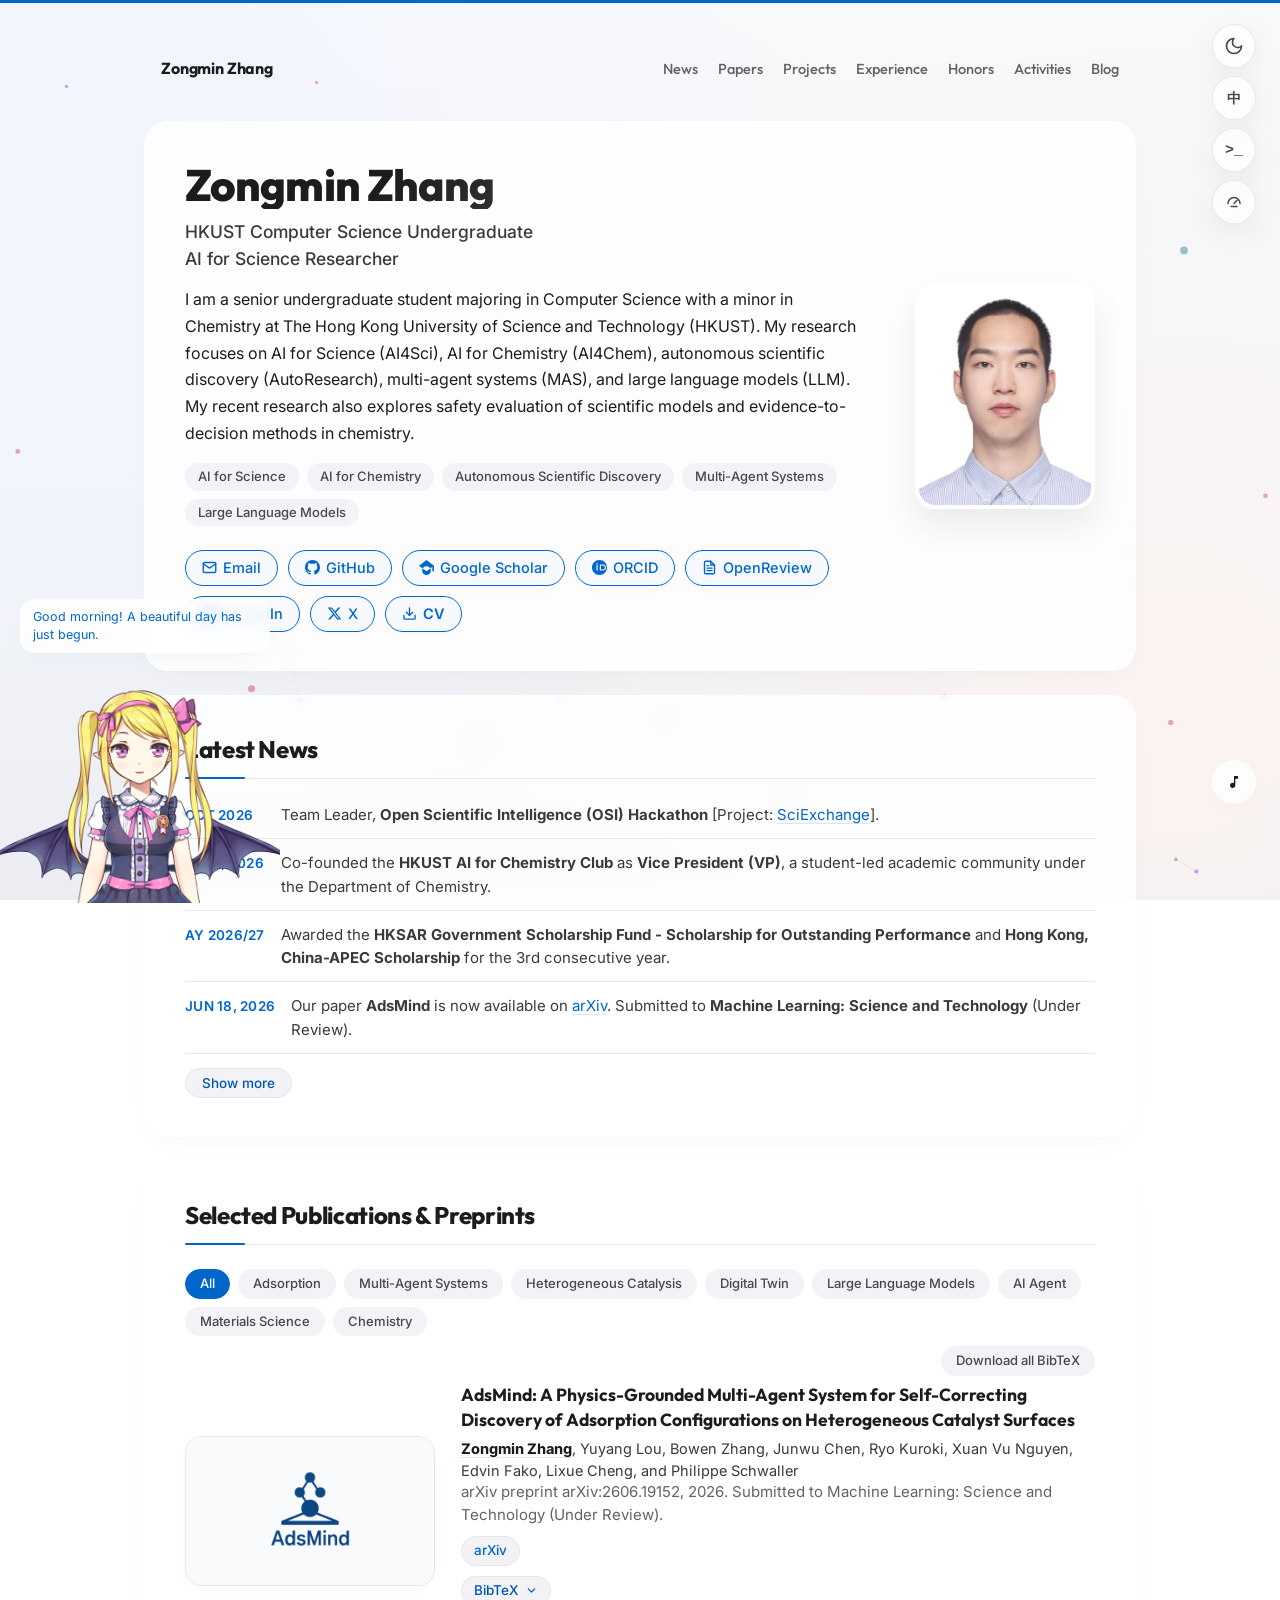
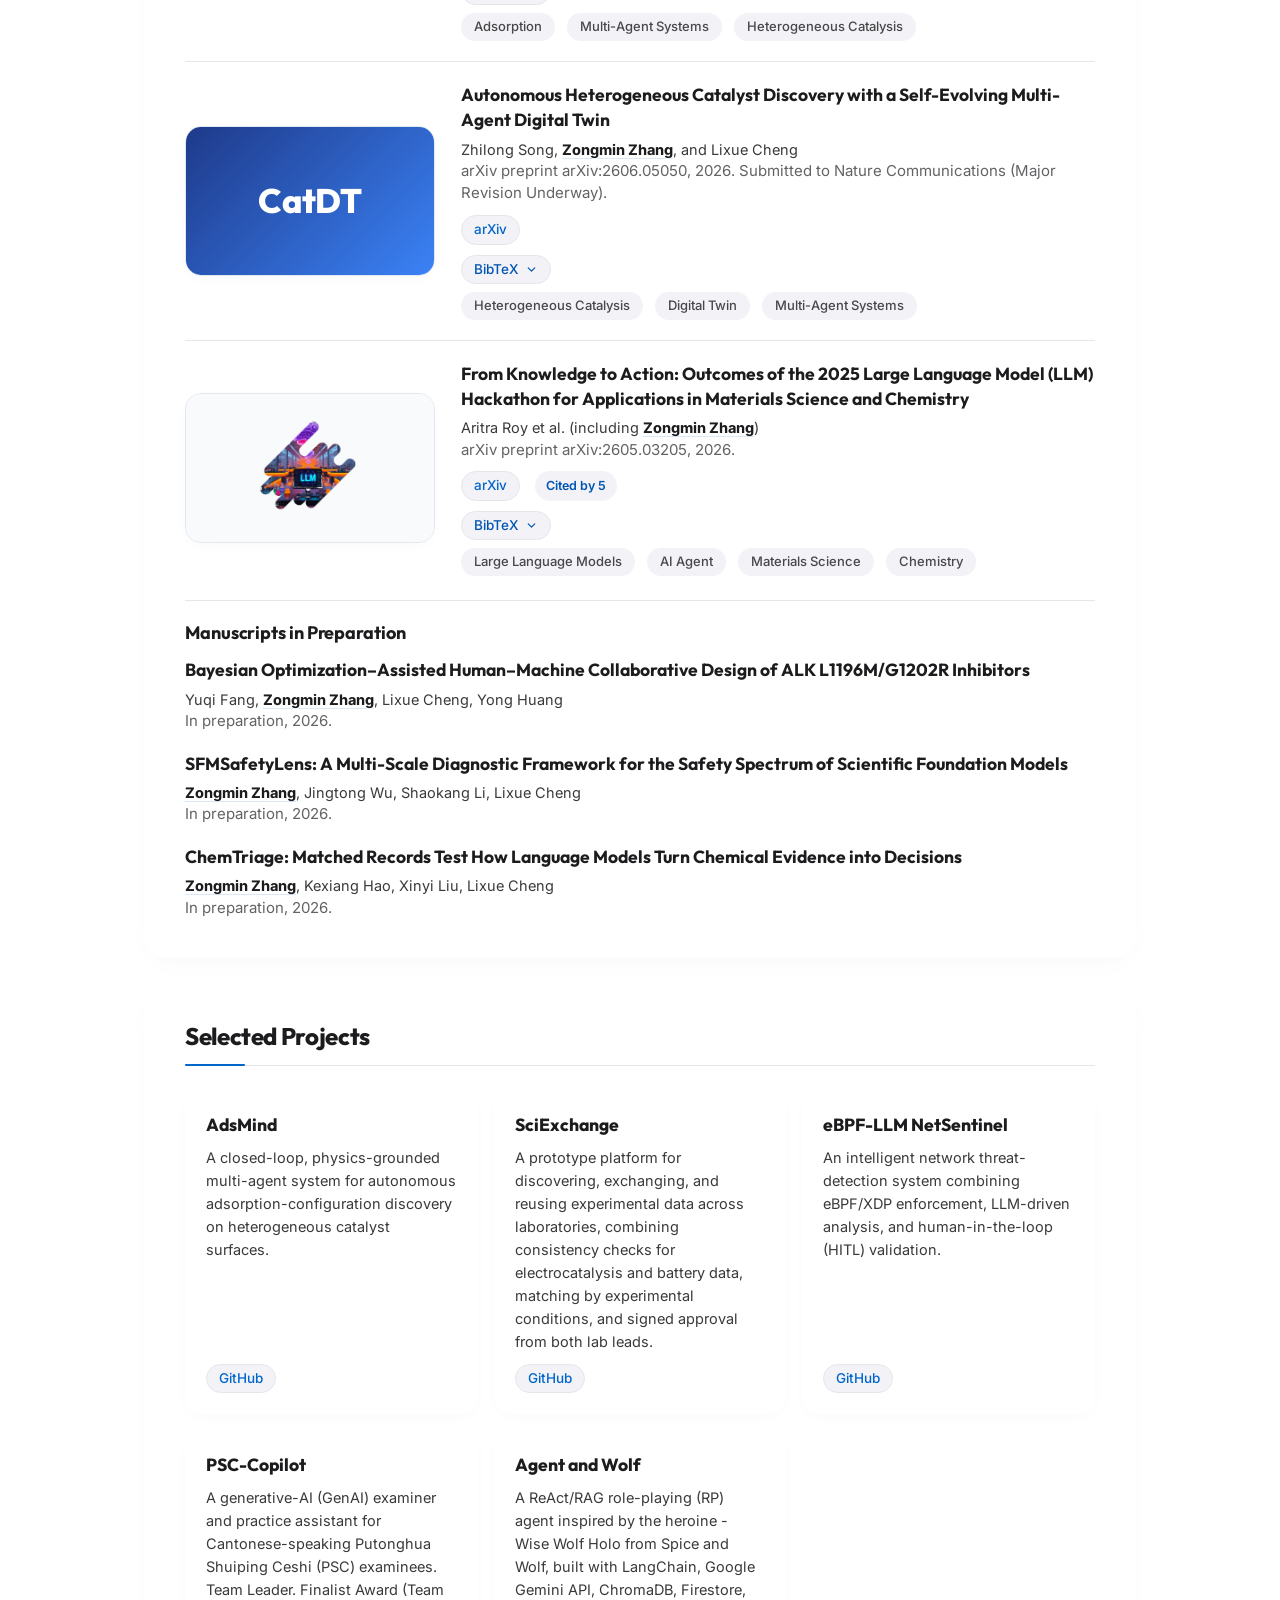
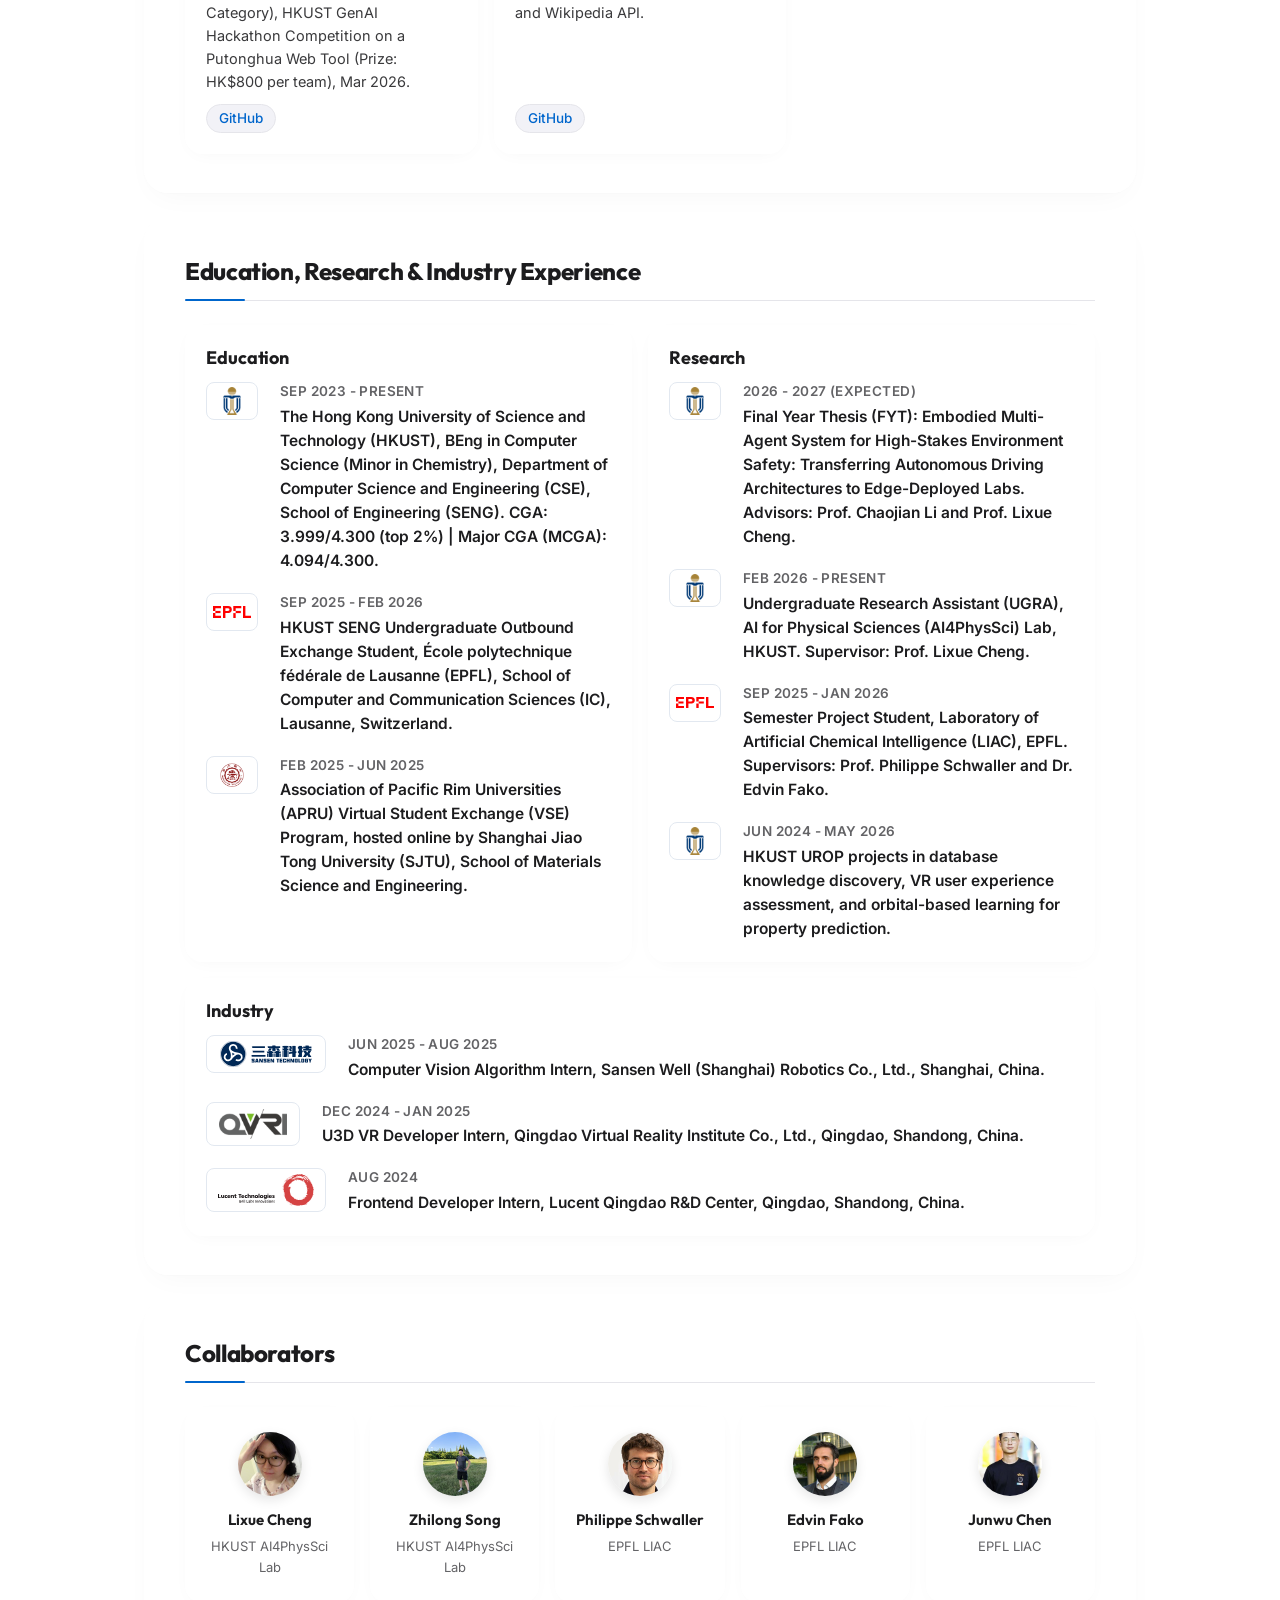
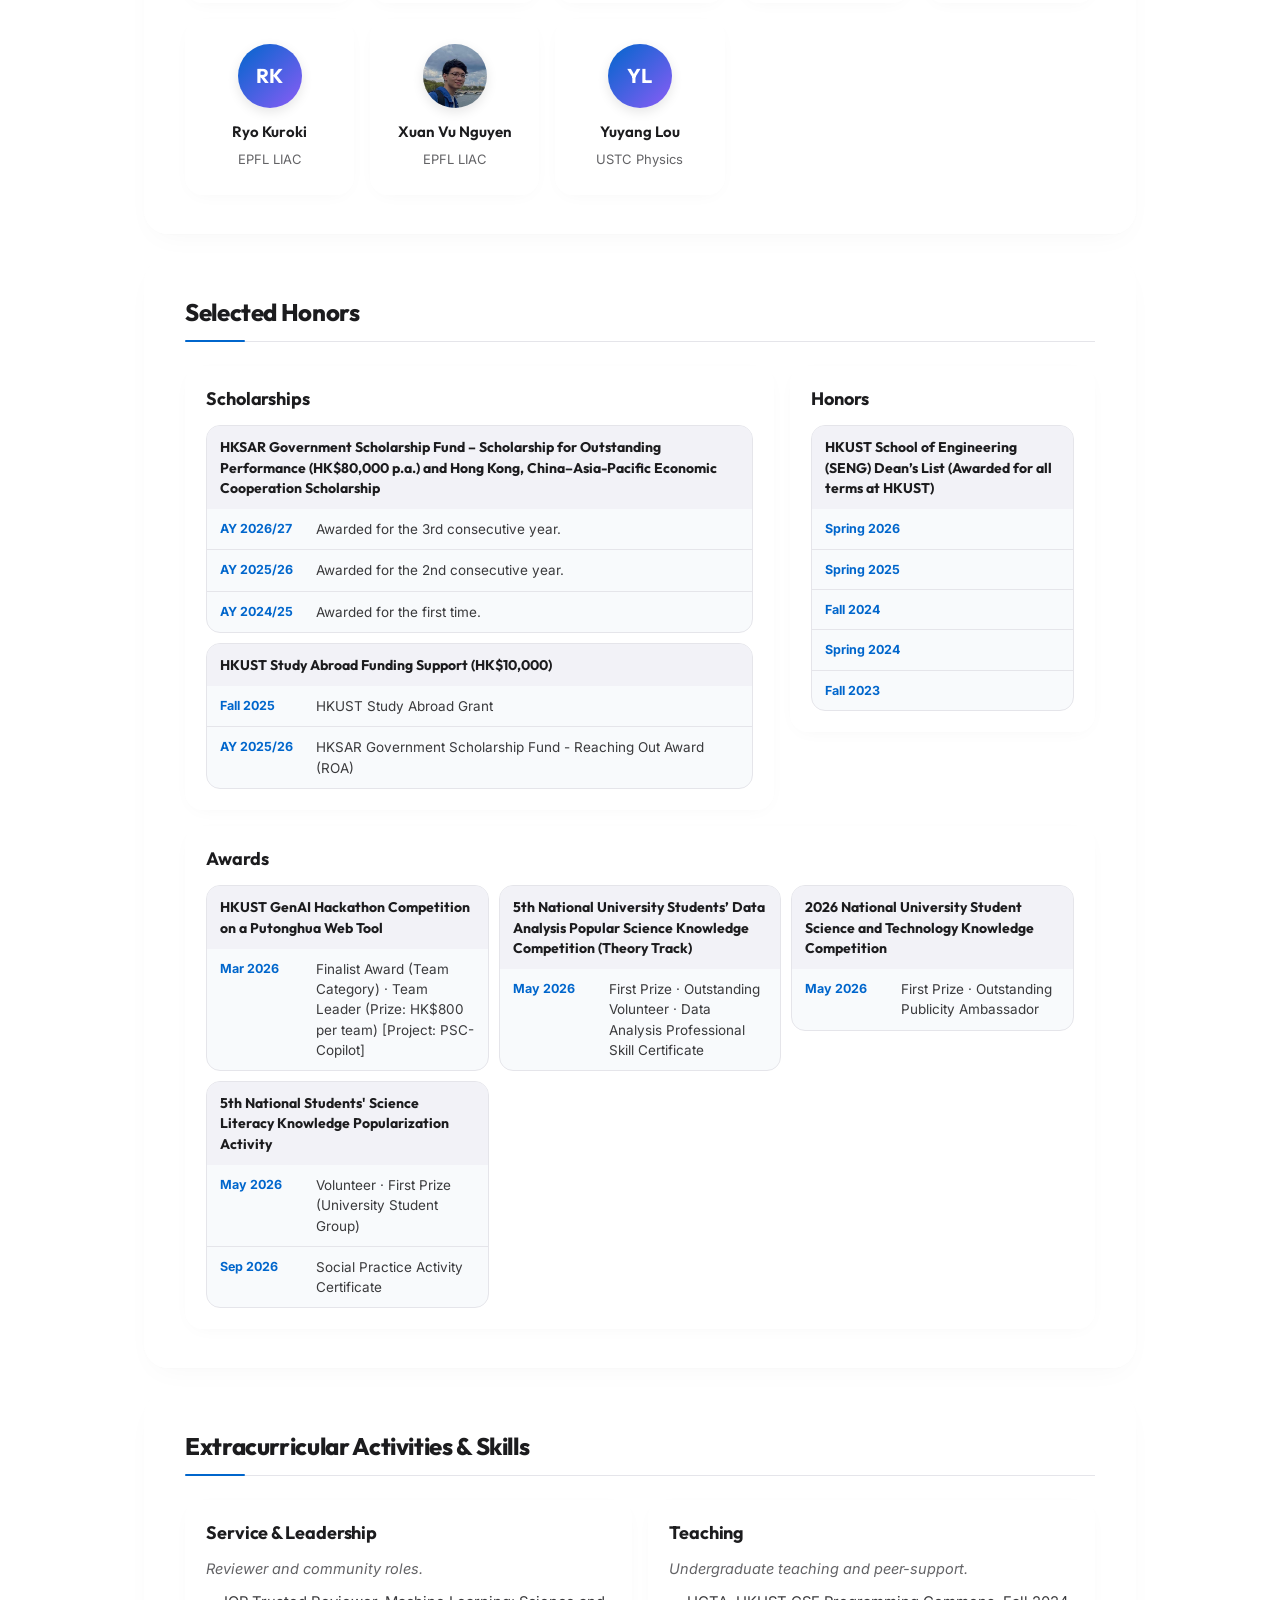
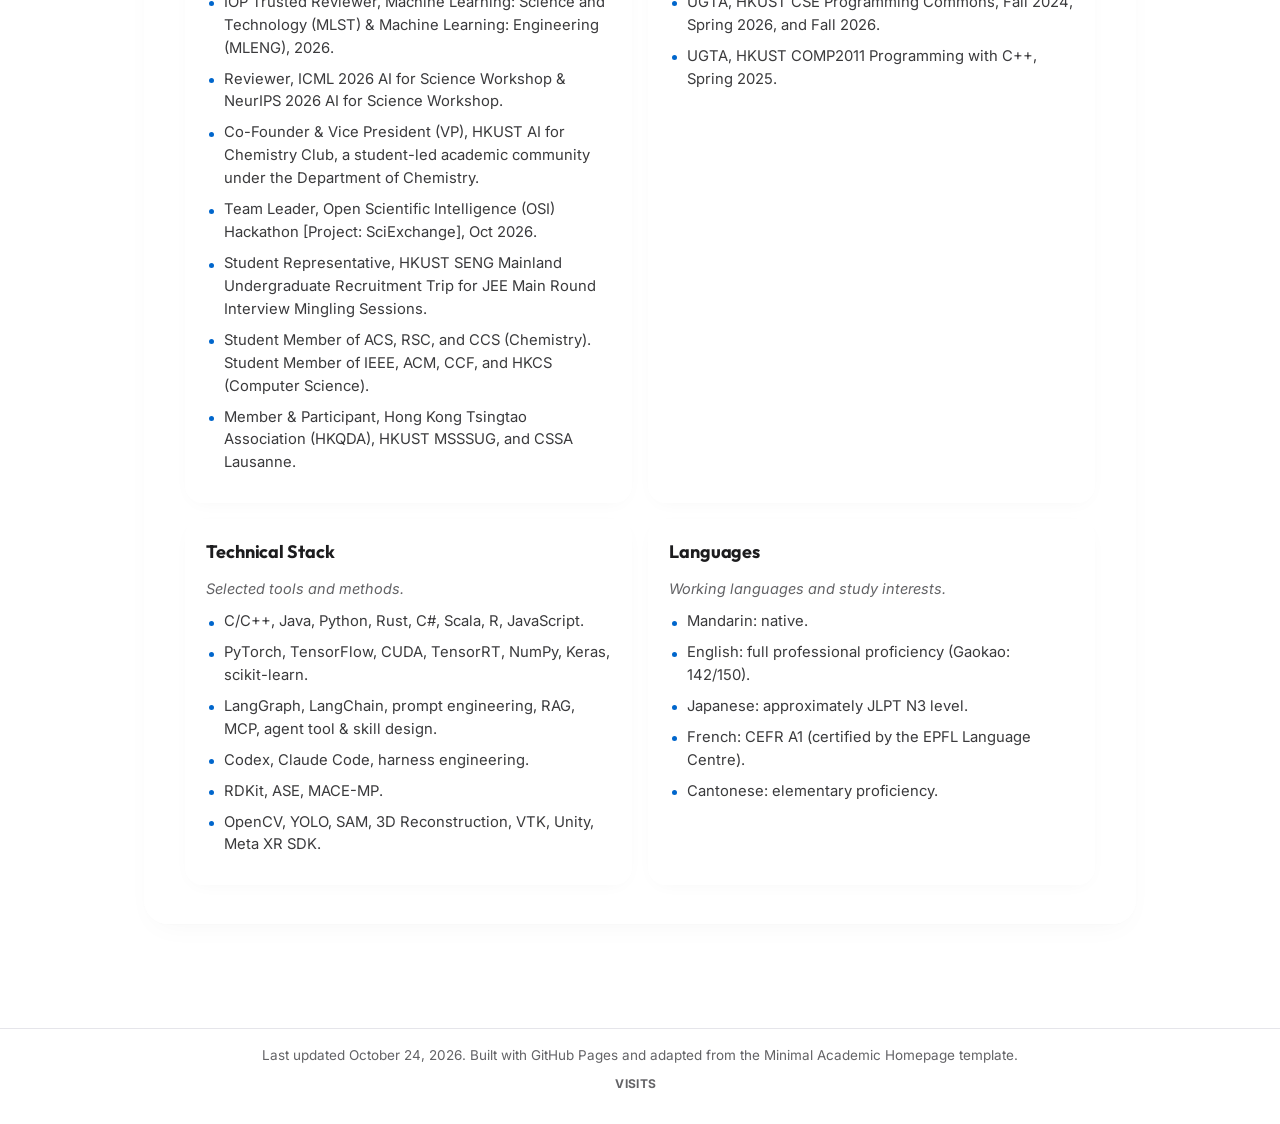
==== commit 8c032aa6: "docs: describe SciExchange's technical purpose" ====
--- a/index.html
+++ b/index.html
@@ -511,7 +511,7 @@
 
   <!-- Overlay Canvas for Easter Eggs -->
   <canvas id="easter-egg-canvas" style="position:fixed; top:0; left:0; width:100%; height:100%; pointer-events:none; z-index:9999; display:none;"></canvas>
-  <script type="text/javascript" src="data/content.js?v=20261024-2"></script>
+  <script type="text/javascript" src="data/content.js?v=20261024-3"></script>
   <script type="text/javascript" src="assets/main.js?v=20261024-1"></script>
 
   <!-- Privacy-friendly analytics (GoatCounter): no cookies, no personal data.
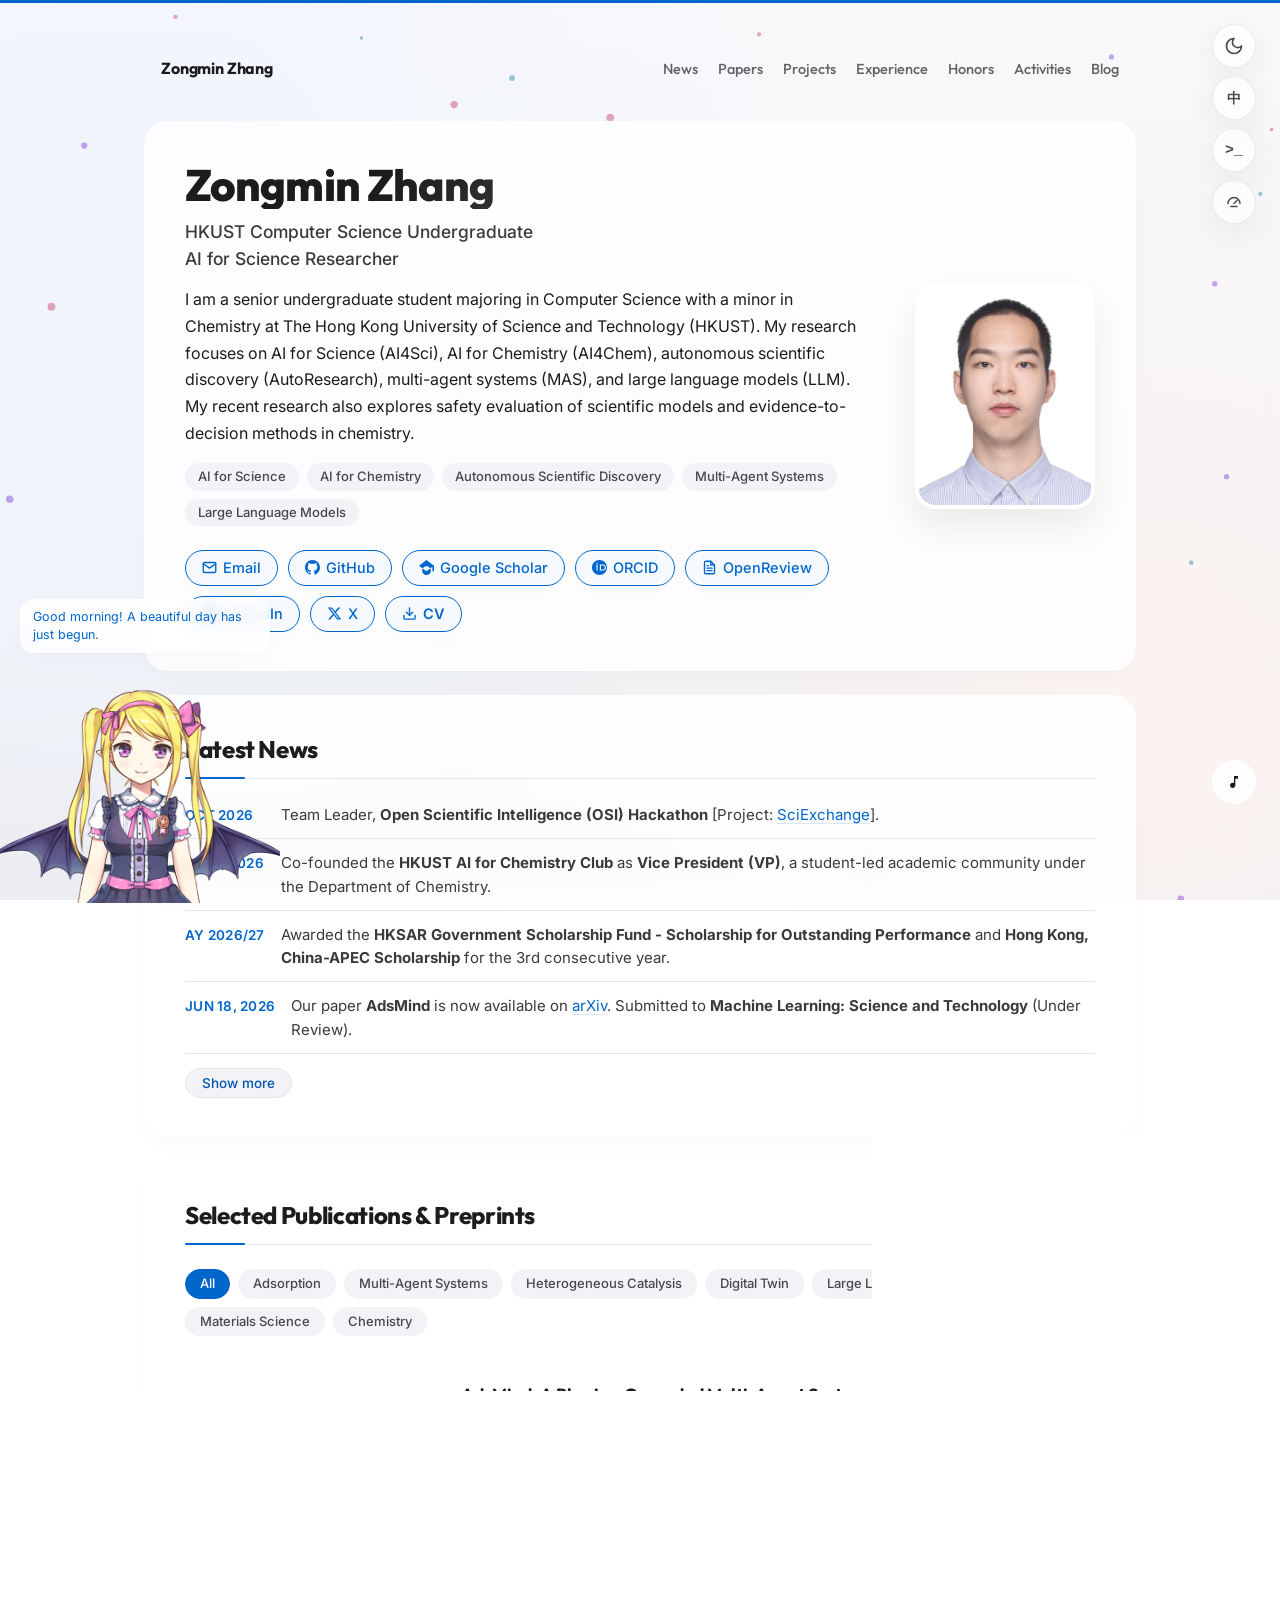
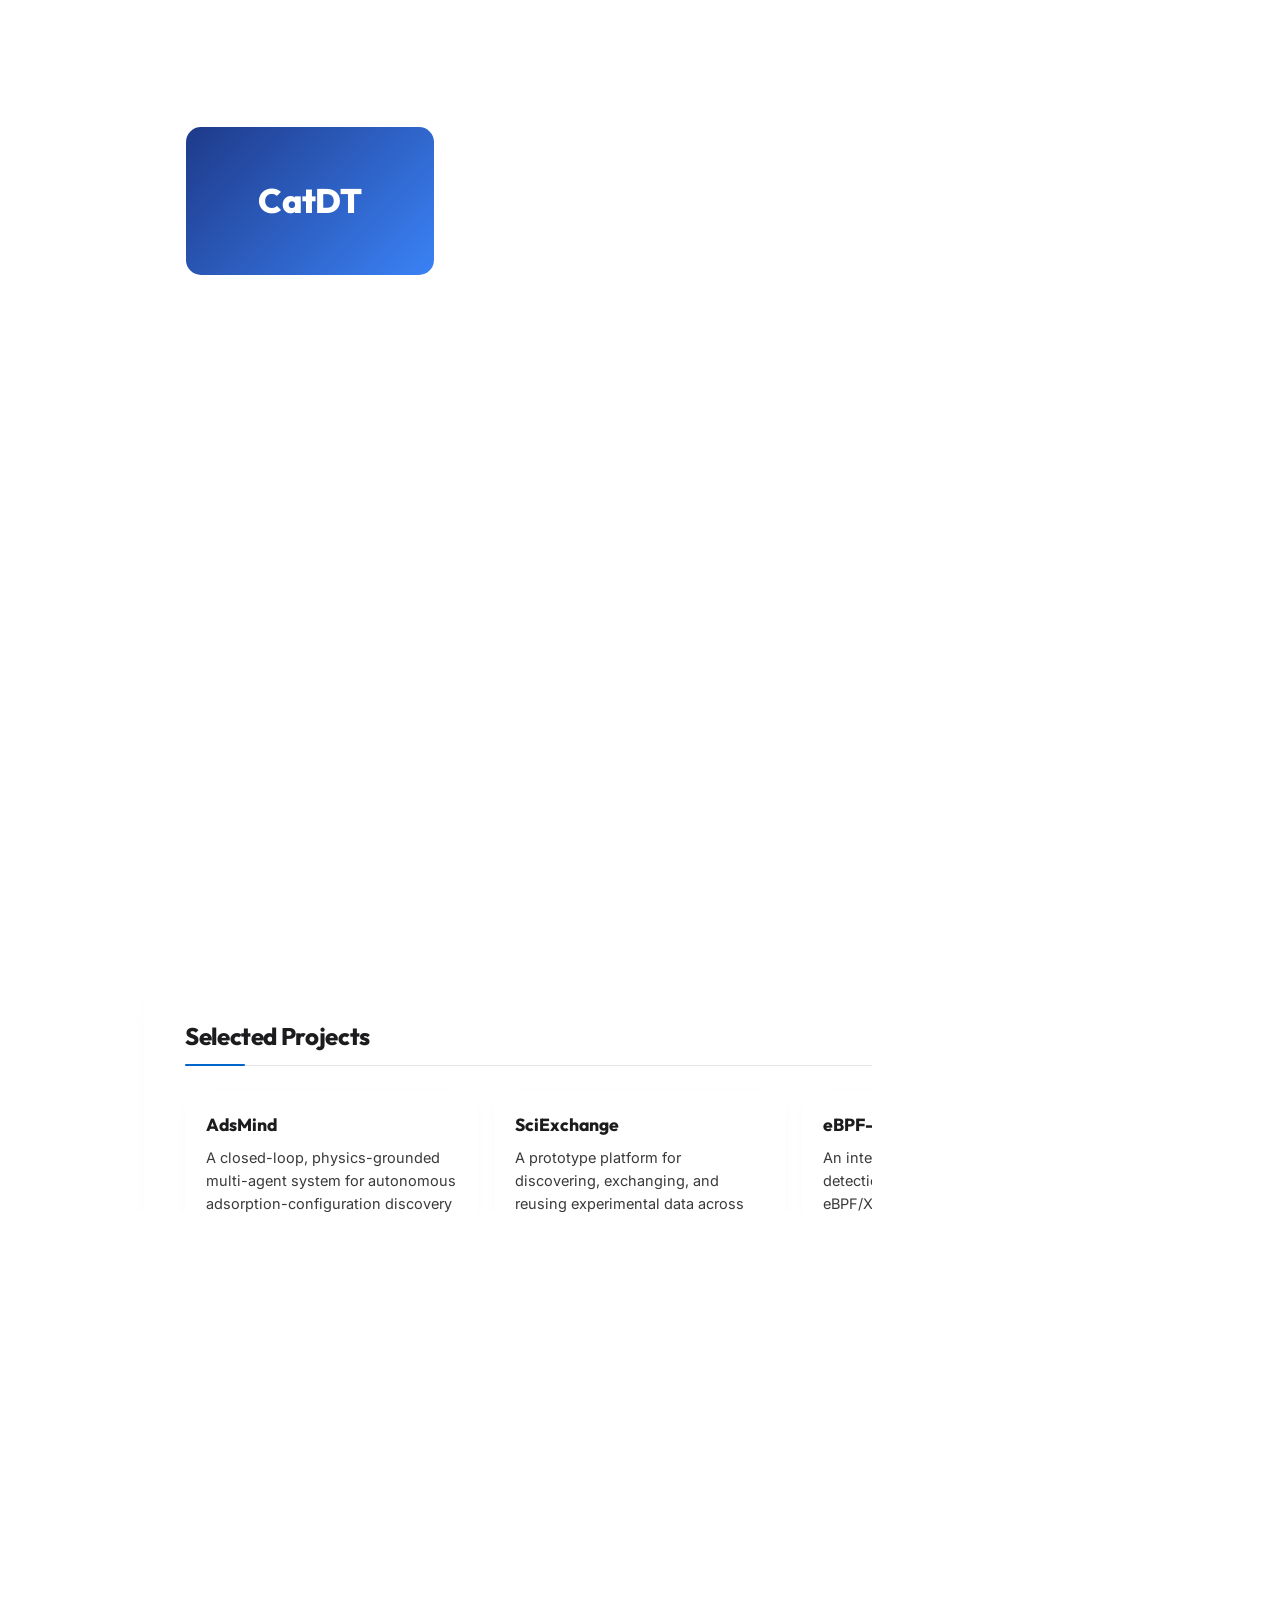
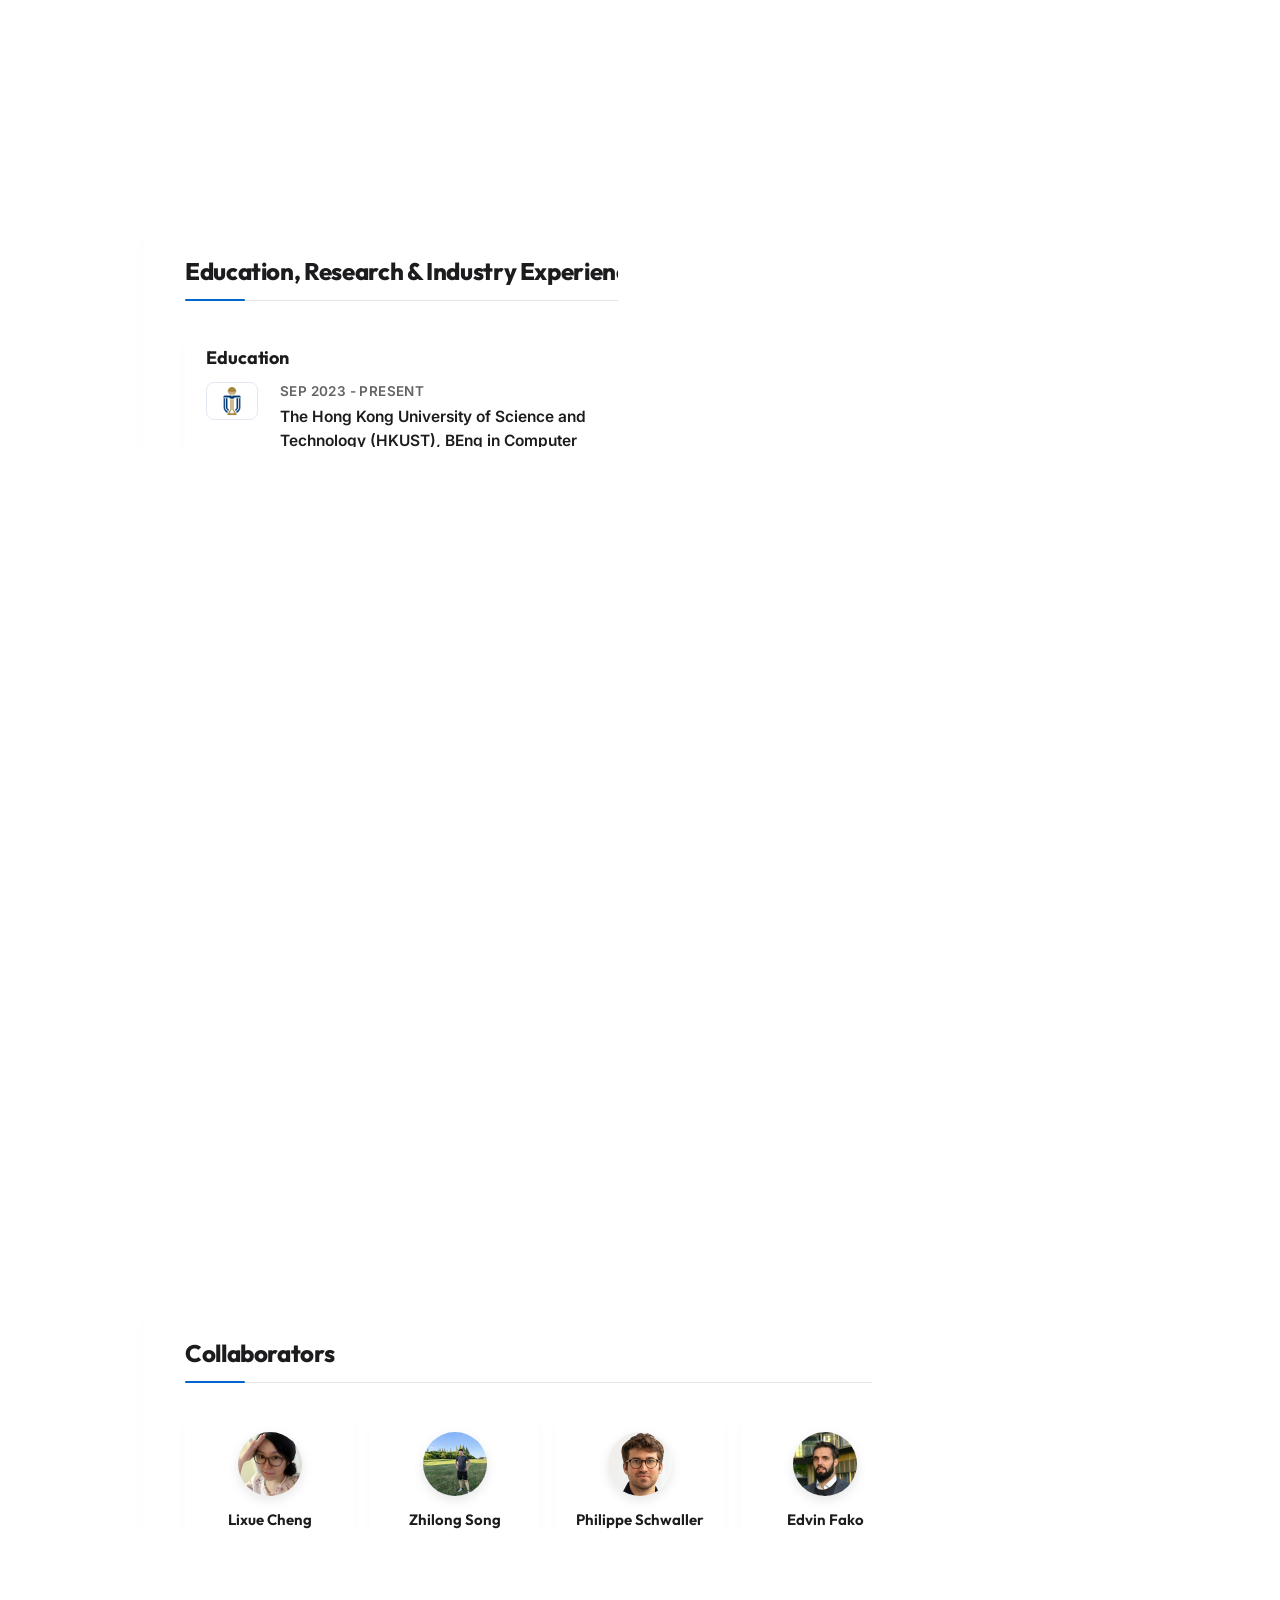
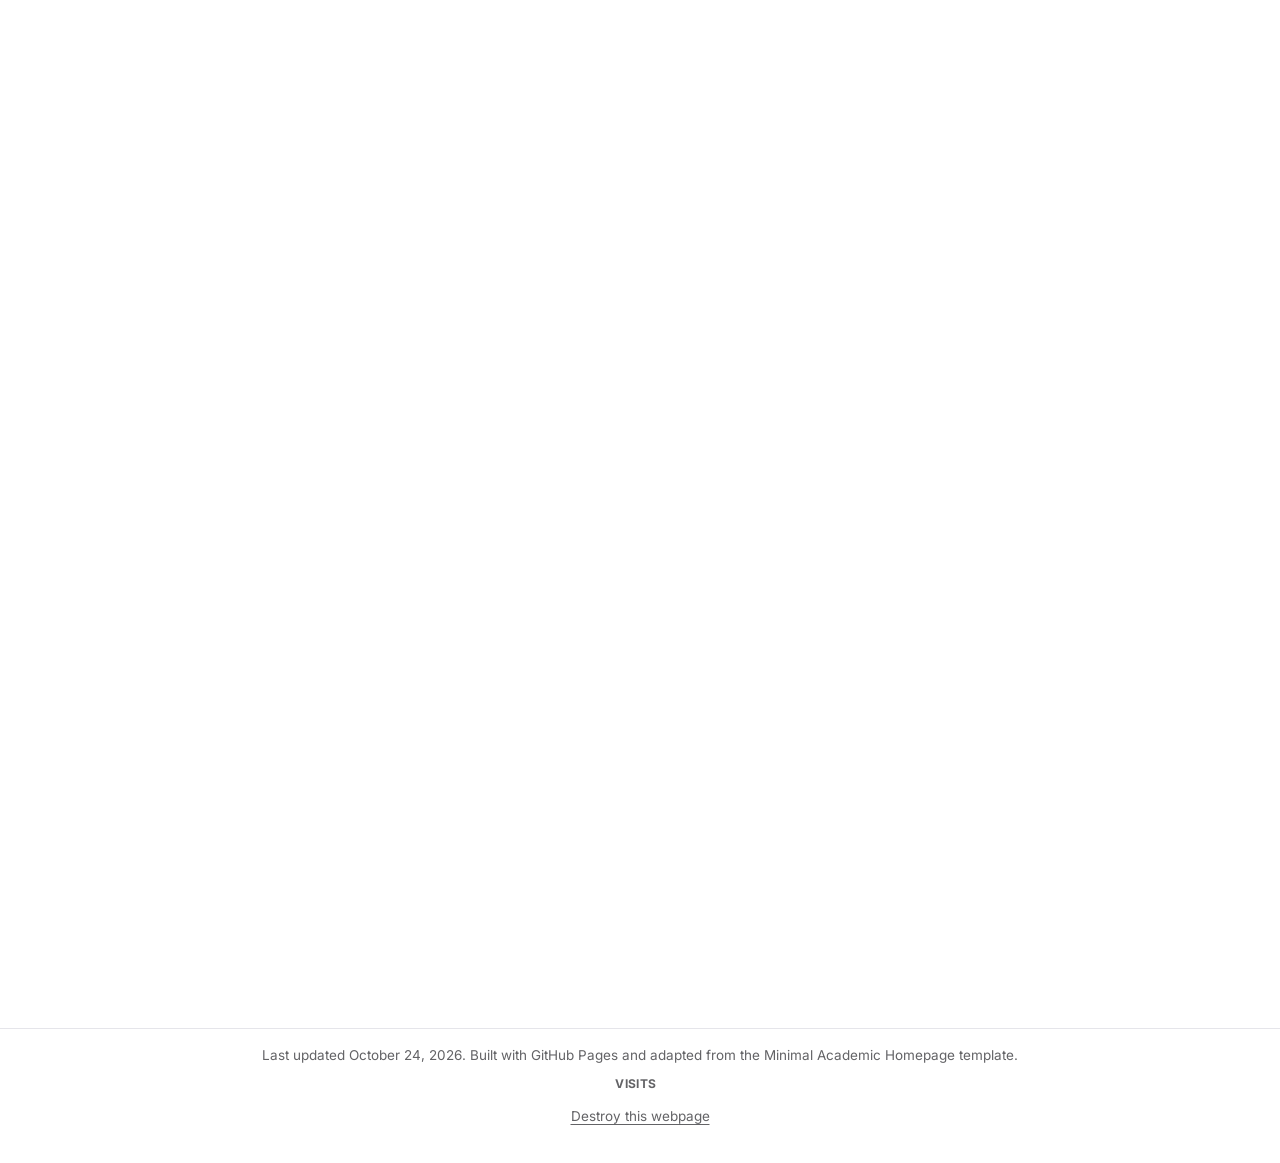
==== commit ce819fbc: "feat: add open-source webpage destruction game" ====
--- a/index.html
+++ b/index.html
@@ -40,7 +40,7 @@
     href="https://fonts.googleapis.com/css2?family=Inter:wght@400;500;600;700&family=Outfit:wght@500;650;720;760;800&display=swap">
 
   <link rel="preload" fetchpriority="high" as="image" href="assets/profile.webp" type="image/webp">
-  <link rel="stylesheet" href="index.css?v=20261024-1">
+  <link rel="stylesheet" href="index.css?v=20261024-4">
   <script>
     // Inline script to prevent screen flash by reading stored theme preference before initial paint
     (function () {
@@ -388,6 +388,10 @@
         src="https://m.h4ck.org.cn/@nagato-home?theme=yousa-ling&amp;padding=7&amp;scale=0.75&amp;align=center&amp;pixelated=1&amp;darkmode=auto"
         alt="" decoding="async" referrerpolicy="no-referrer" onerror="this.hidden = true">
     </span>
+    <div class="destroy-page-tools">
+      <button id="destroy-page-button" class="destroy-page-button" type="button" data-i18n="footer.destroy">Destroy this webpage</button>
+      <span id="destroy-page-status" class="destroy-page-status" role="status" hidden></span>
+    </div>
   </footer>
 
   <div class="bibtex-toast" id="bibtex-toast" role="status" aria-live="polite" aria-atomic="true" hidden>
@@ -512,7 +516,8 @@
   <!-- Overlay Canvas for Easter Eggs -->
   <canvas id="easter-egg-canvas" style="position:fixed; top:0; left:0; width:100%; height:100%; pointer-events:none; z-index:9999; display:none;"></canvas>
   <script type="text/javascript" src="data/content.js?v=20261024-3"></script>
-  <script type="text/javascript" src="assets/main.js?v=20261024-1"></script>
+  <script type="text/javascript" src="assets/destroy-page.js?v=20261024-4"></script>
+  <script type="text/javascript" src="assets/main.js?v=20261024-4"></script>
 
   <!-- Privacy-friendly analytics (GoatCounter): no cookies, no personal data.
        Active — pageviews go to https://nagatobigseven.goatcounter.com (dashboard).
--- a/index.css
+++ b/index.css
@@ -1264,6 +1264,66 @@
   padding: 0 16px;
 }
 
+.destroy-page-tools {
+  padding: 0 16px;
+}
+
+.destroy-page-button {
+  border: 0;
+  padding: 4px 8px;
+  background: transparent;
+  color: var(--muted);
+  font: inherit;
+  cursor: pointer;
+  text-decoration: underline;
+  text-underline-offset: 3px;
+}
+
+.destroy-page-button:hover,
+.destroy-page-button:focus-visible {
+  color: var(--link);
+}
+
+.destroy-page-status:not([hidden]) {
+  display: block;
+  margin-top: 6px;
+}
+
+#destroy-game-host {
+  position: fixed;
+  inset: 0;
+  z-index: 2147483600;
+  background: #0a0f1a;
+}
+
+#destroy-game-frame {
+  display: block;
+  width: 100%;
+  height: 100%;
+  border: 0;
+}
+
+#destroy-game-exit {
+  position: absolute;
+  top: 14px;
+  right: 14px;
+  z-index: 1;
+  padding: 9px 14px;
+  border: 1px solid var(--line);
+  border-radius: 999px;
+  background: var(--card);
+  color: var(--text);
+  box-shadow: var(--soft-shadow);
+  font: 600 13px Inter, sans-serif;
+  cursor: pointer;
+}
+
+#destroy-game-exit:hover,
+#destroy-game-exit:focus-visible {
+  border-color: var(--link);
+  color: var(--link);
+}
+
 .site-counter {
   display: inline-flex;
   align-items: center;
@@ -2607,6 +2667,8 @@
   #research-float-layer,
   #nagato-trail,
   #easter-egg-canvas,
+  #destroy-game-host,
+  .destroy-page-tools,
   #waifu,
   #music-card,
   #music-toggle-btn,
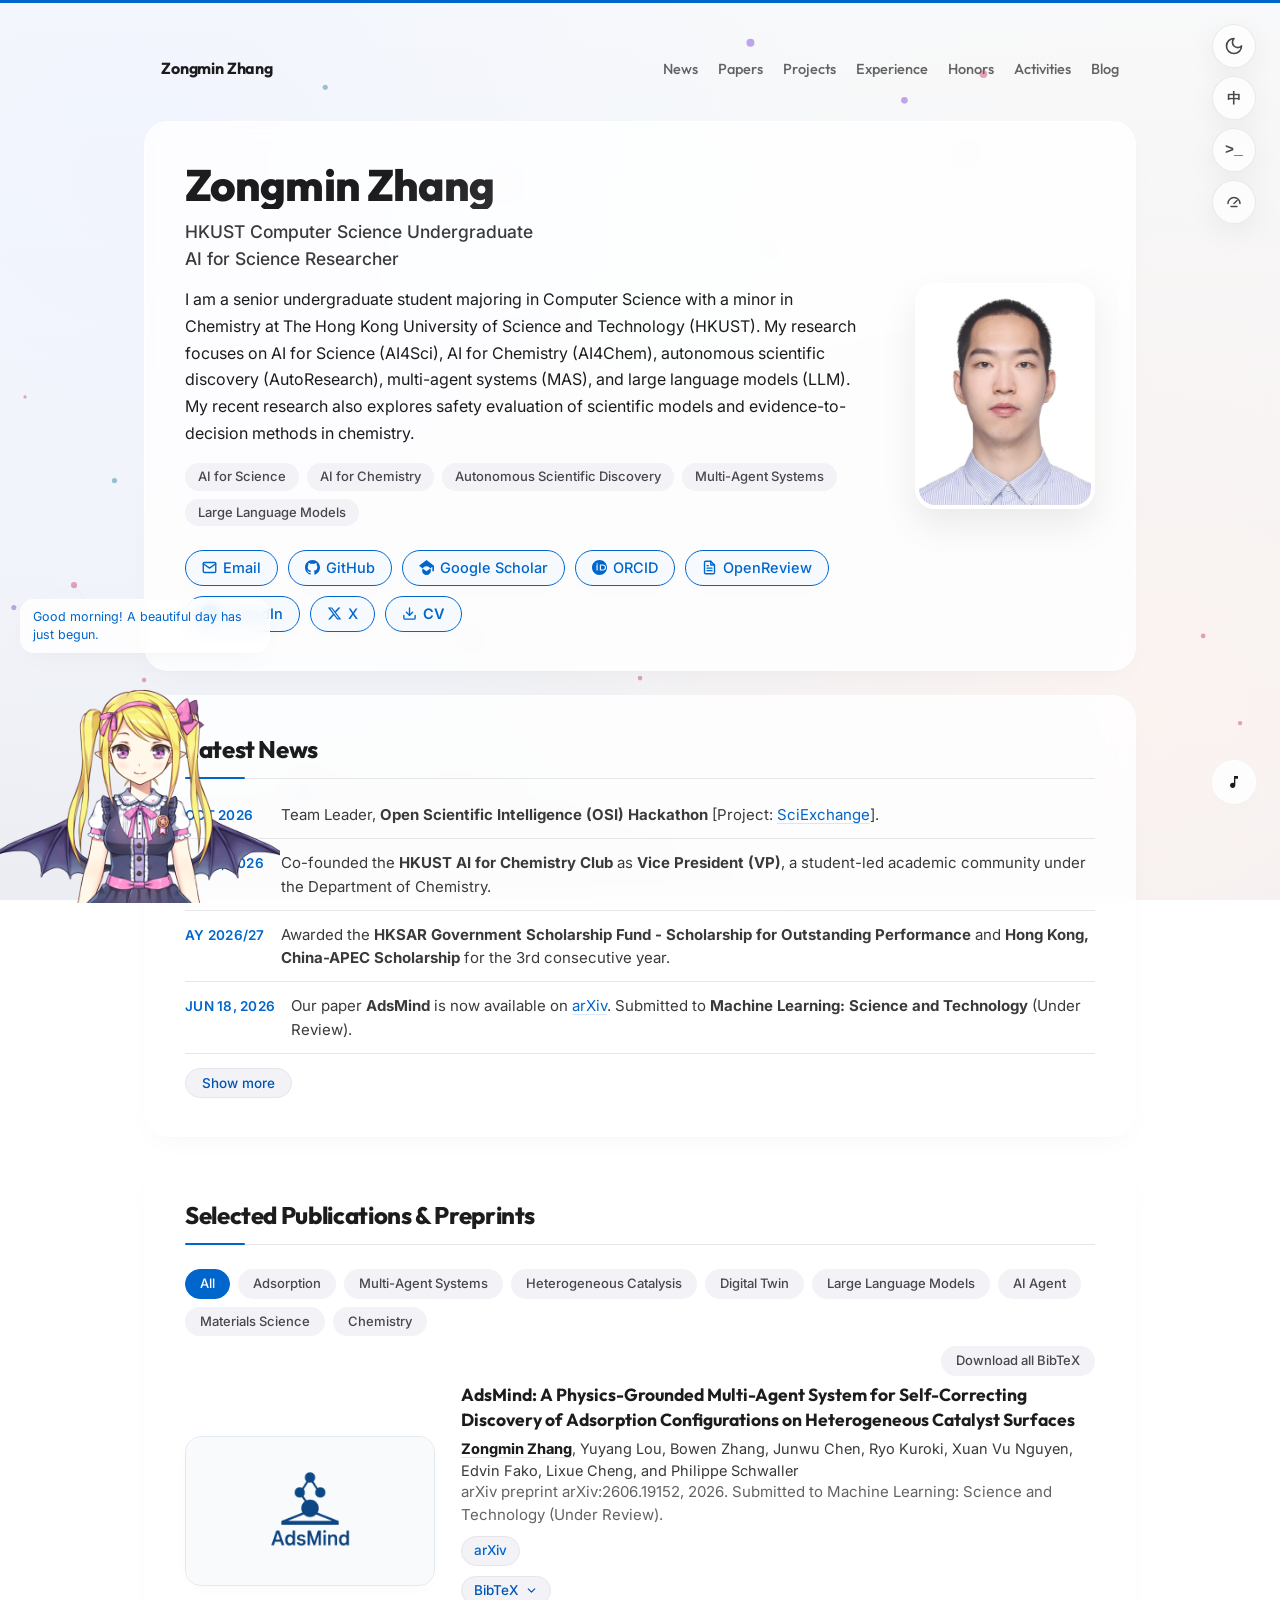
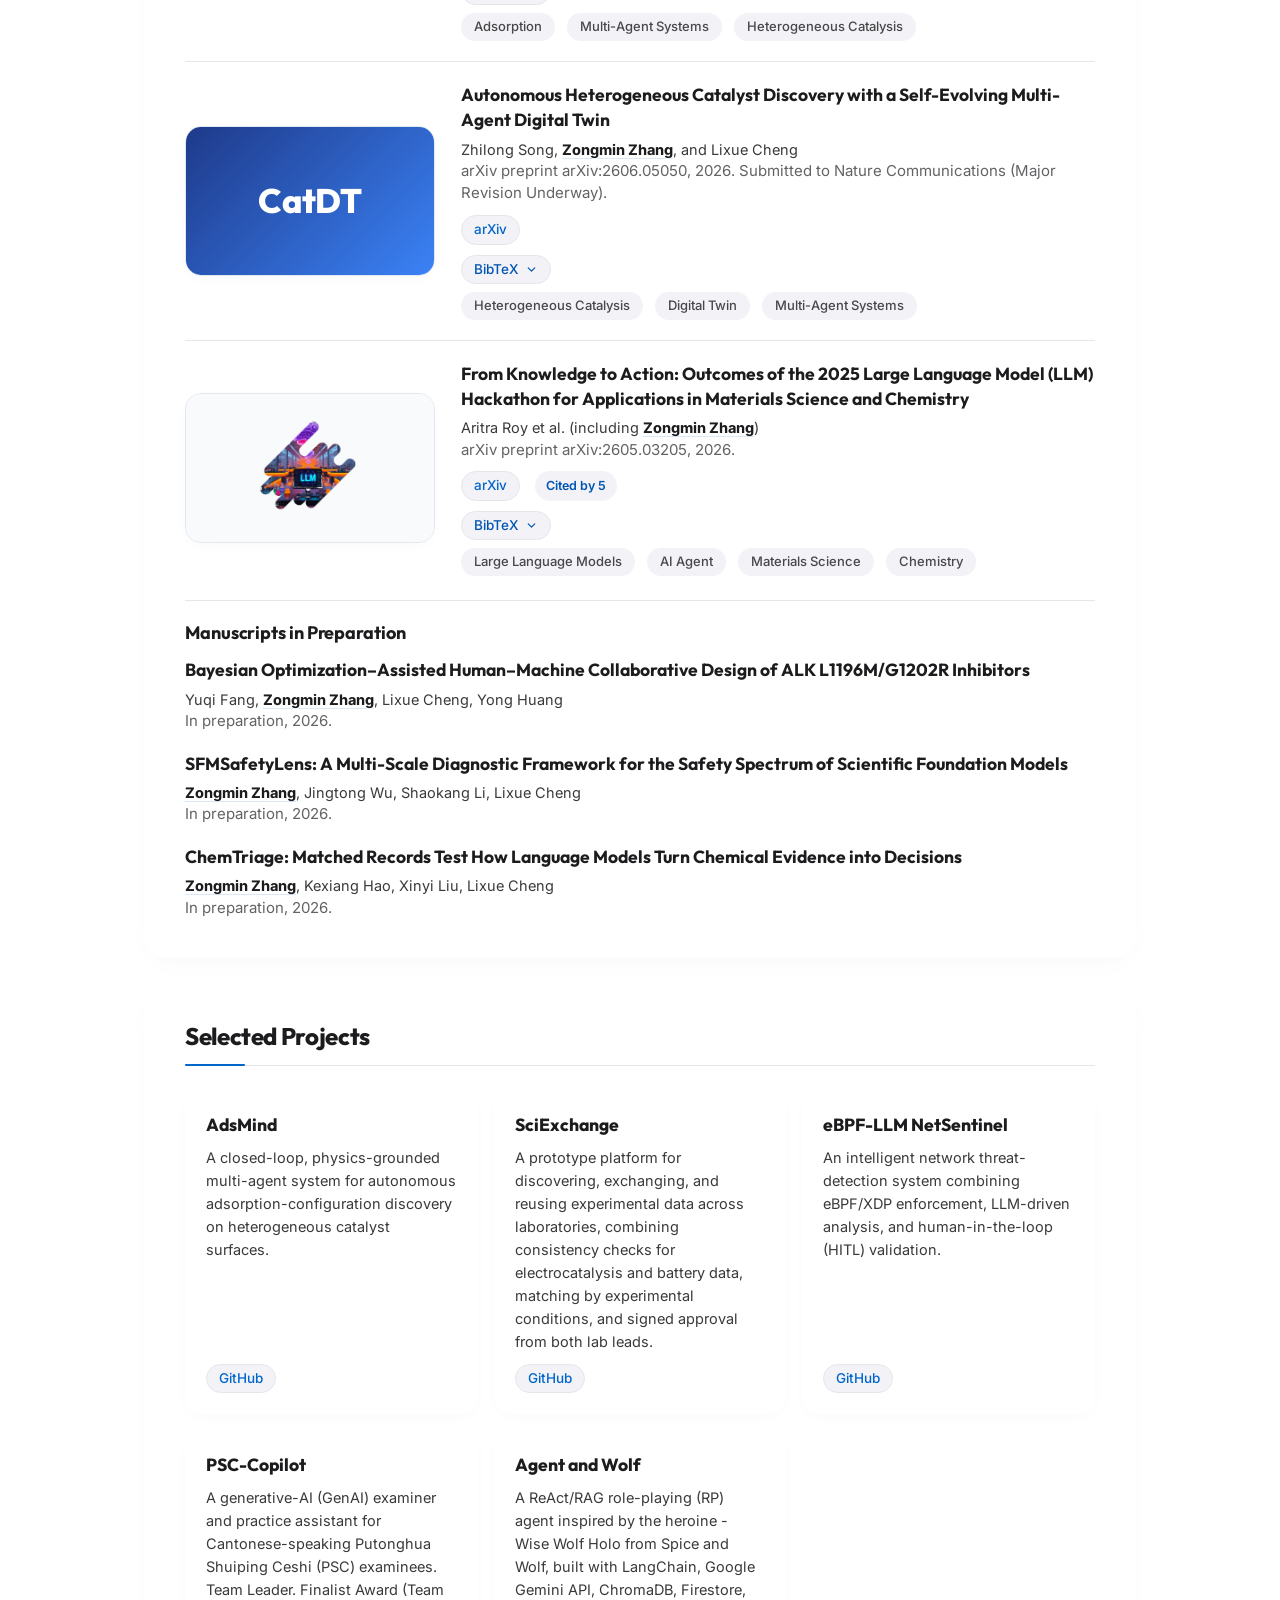
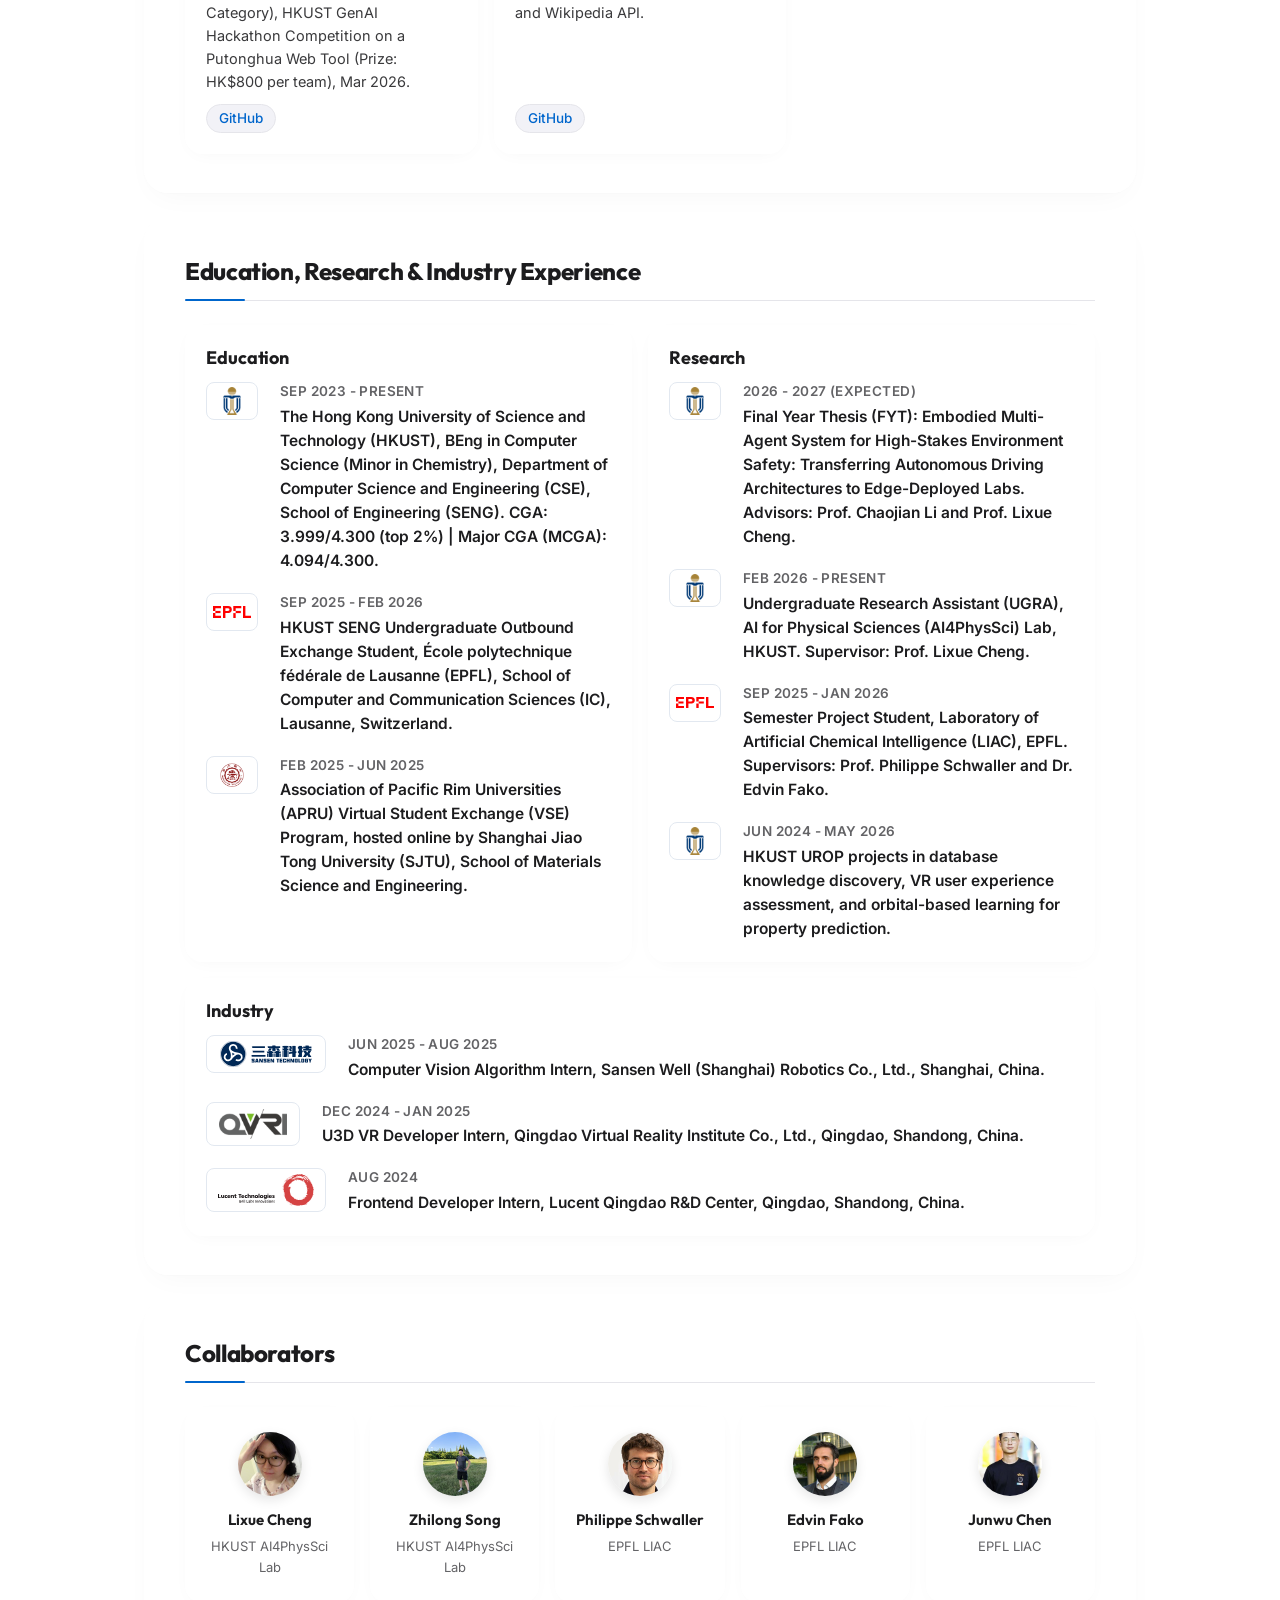
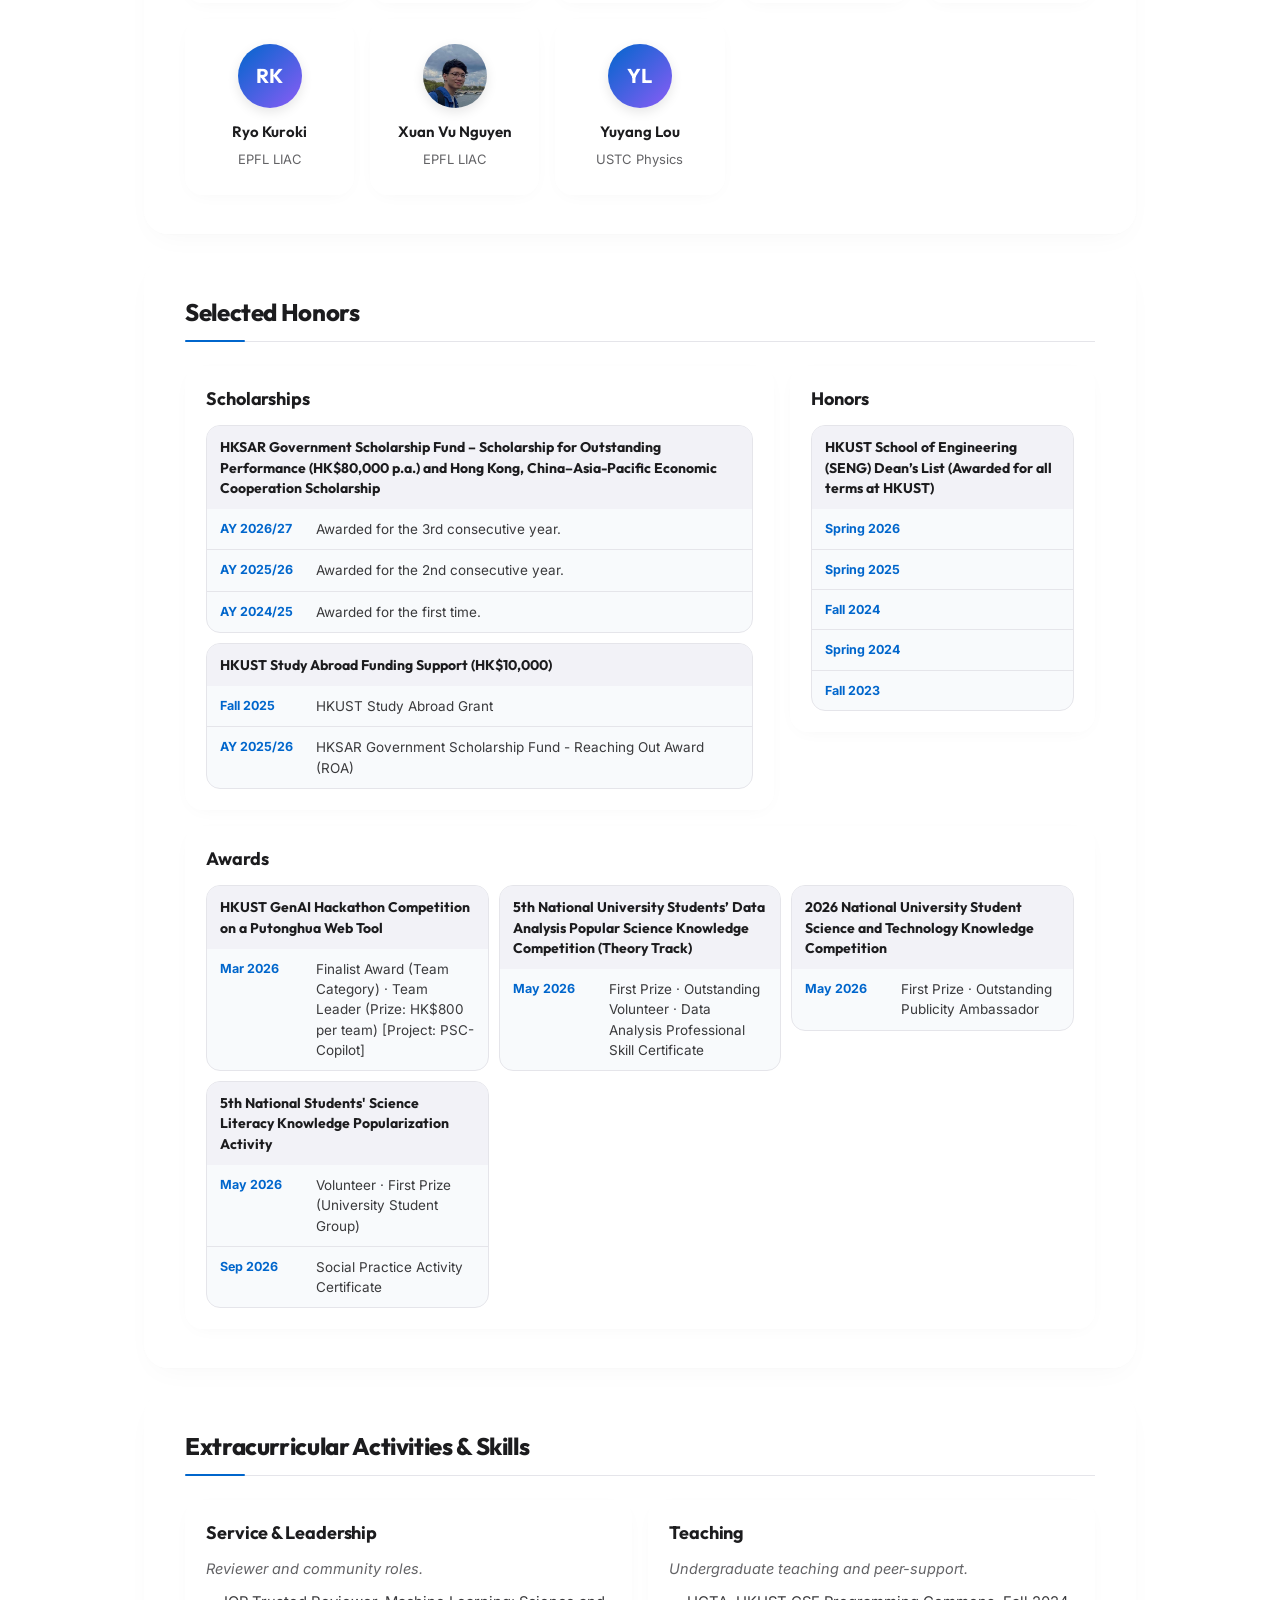
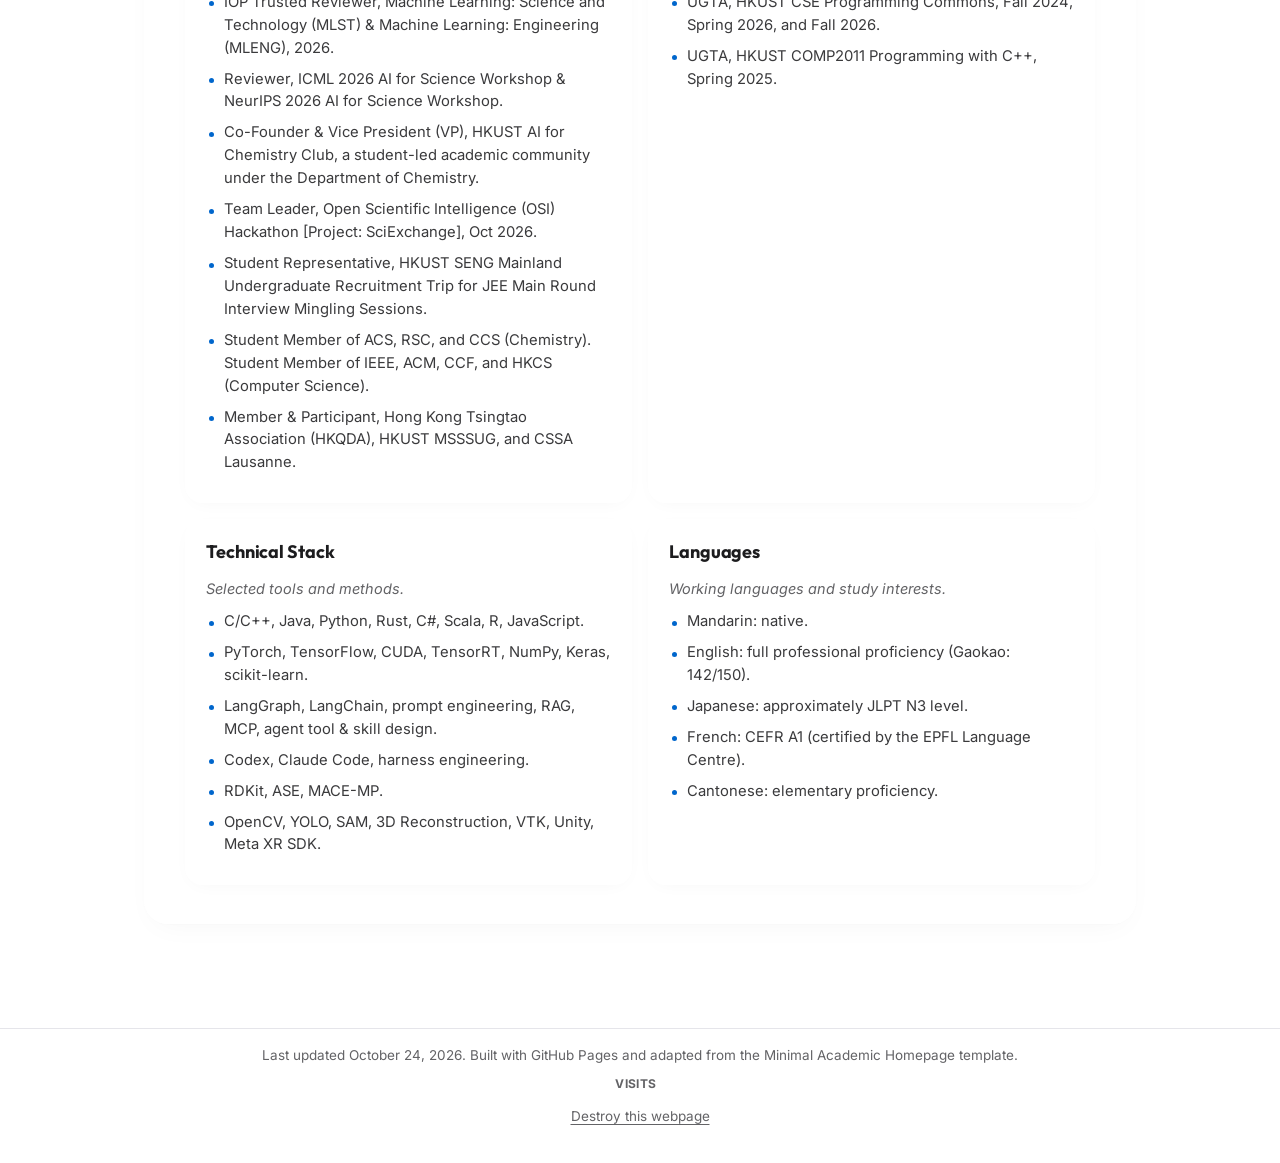
==== commit 11f6430c: "fix: avoid treating unspecified desktop pointers as touch input" ====
--- a/index.html
+++ b/index.html
@@ -516,7 +516,7 @@
   <!-- Overlay Canvas for Easter Eggs -->
   <canvas id="easter-egg-canvas" style="position:fixed; top:0; left:0; width:100%; height:100%; pointer-events:none; z-index:9999; display:none;"></canvas>
   <script type="text/javascript" src="data/content.js?v=20261024-3"></script>
-  <script type="text/javascript" src="assets/destroy-page.js?v=20261024-4"></script>
+  <script type="text/javascript" src="assets/destroy-page.js?v=20261024-5"></script>
   <script type="text/javascript" src="assets/main.js?v=20261024-4"></script>
 
   <!-- Privacy-friendly analytics (GoatCounter): no cookies, no personal data.
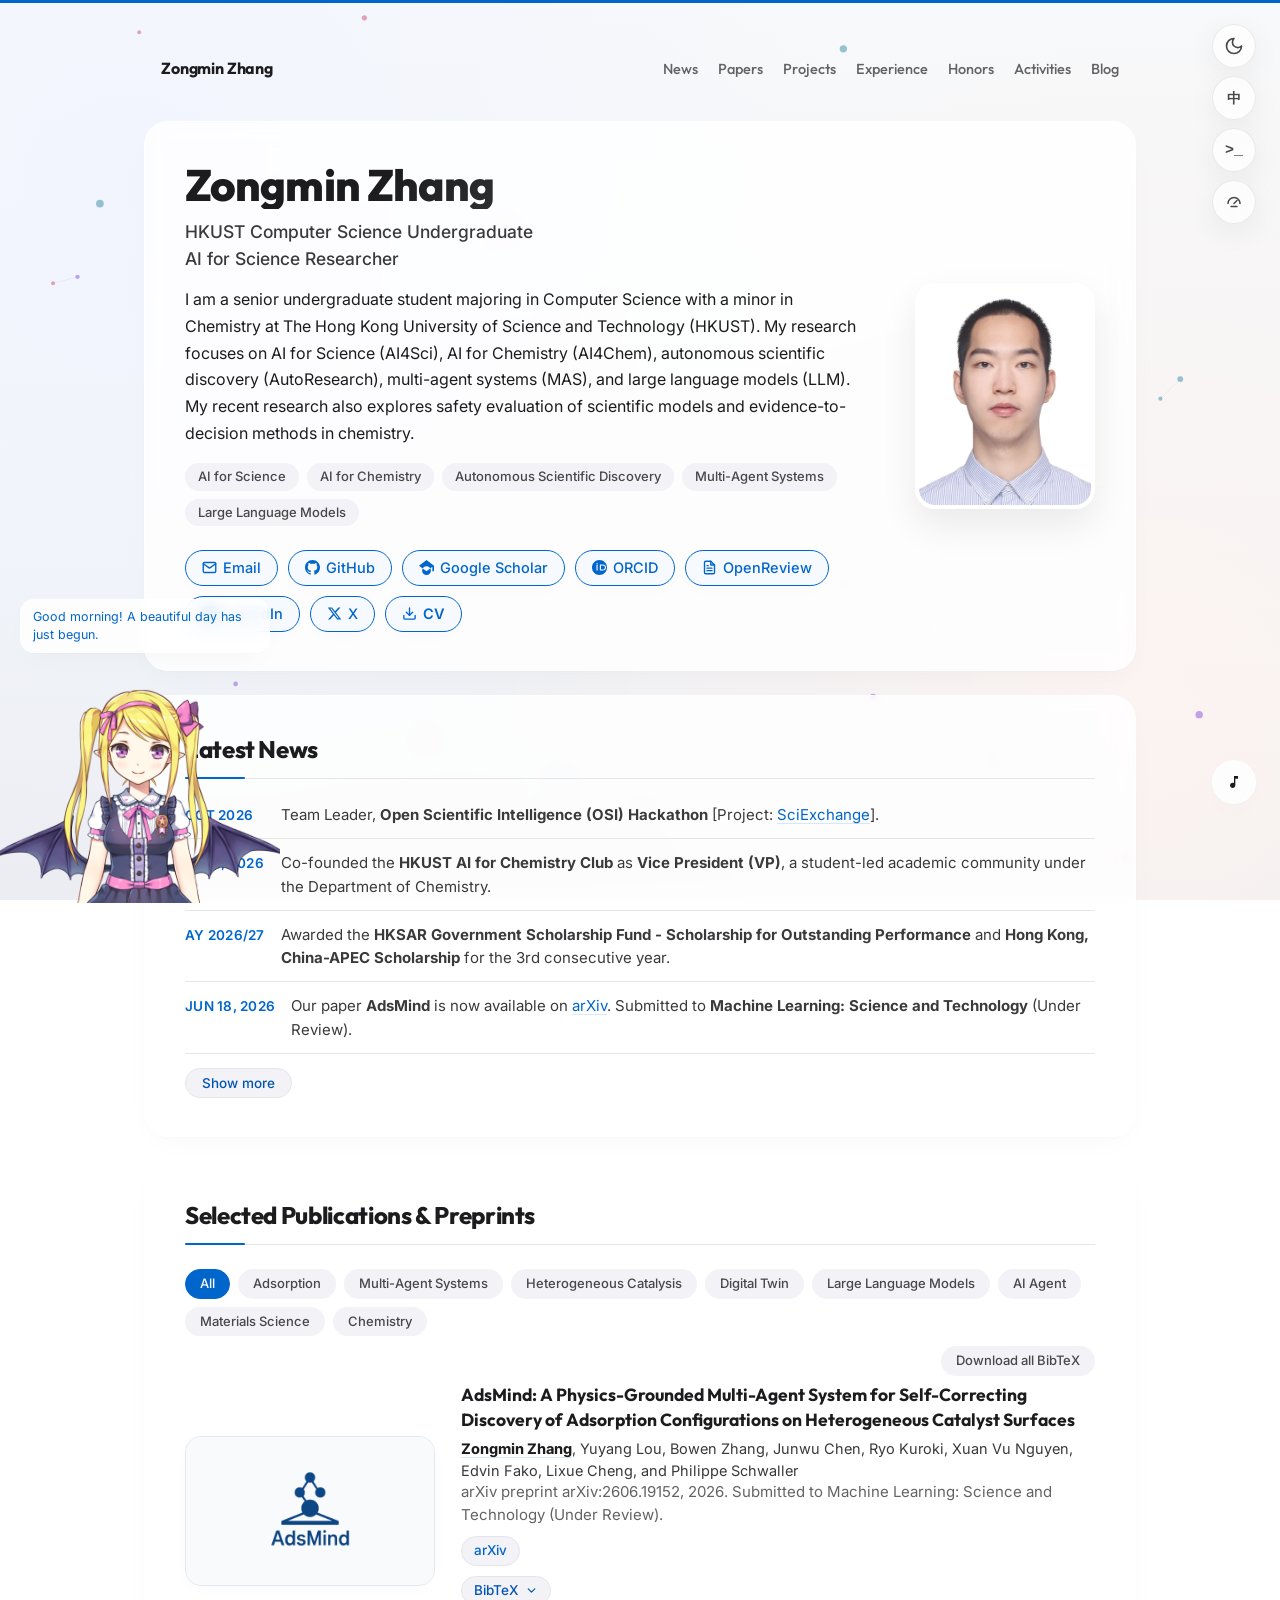
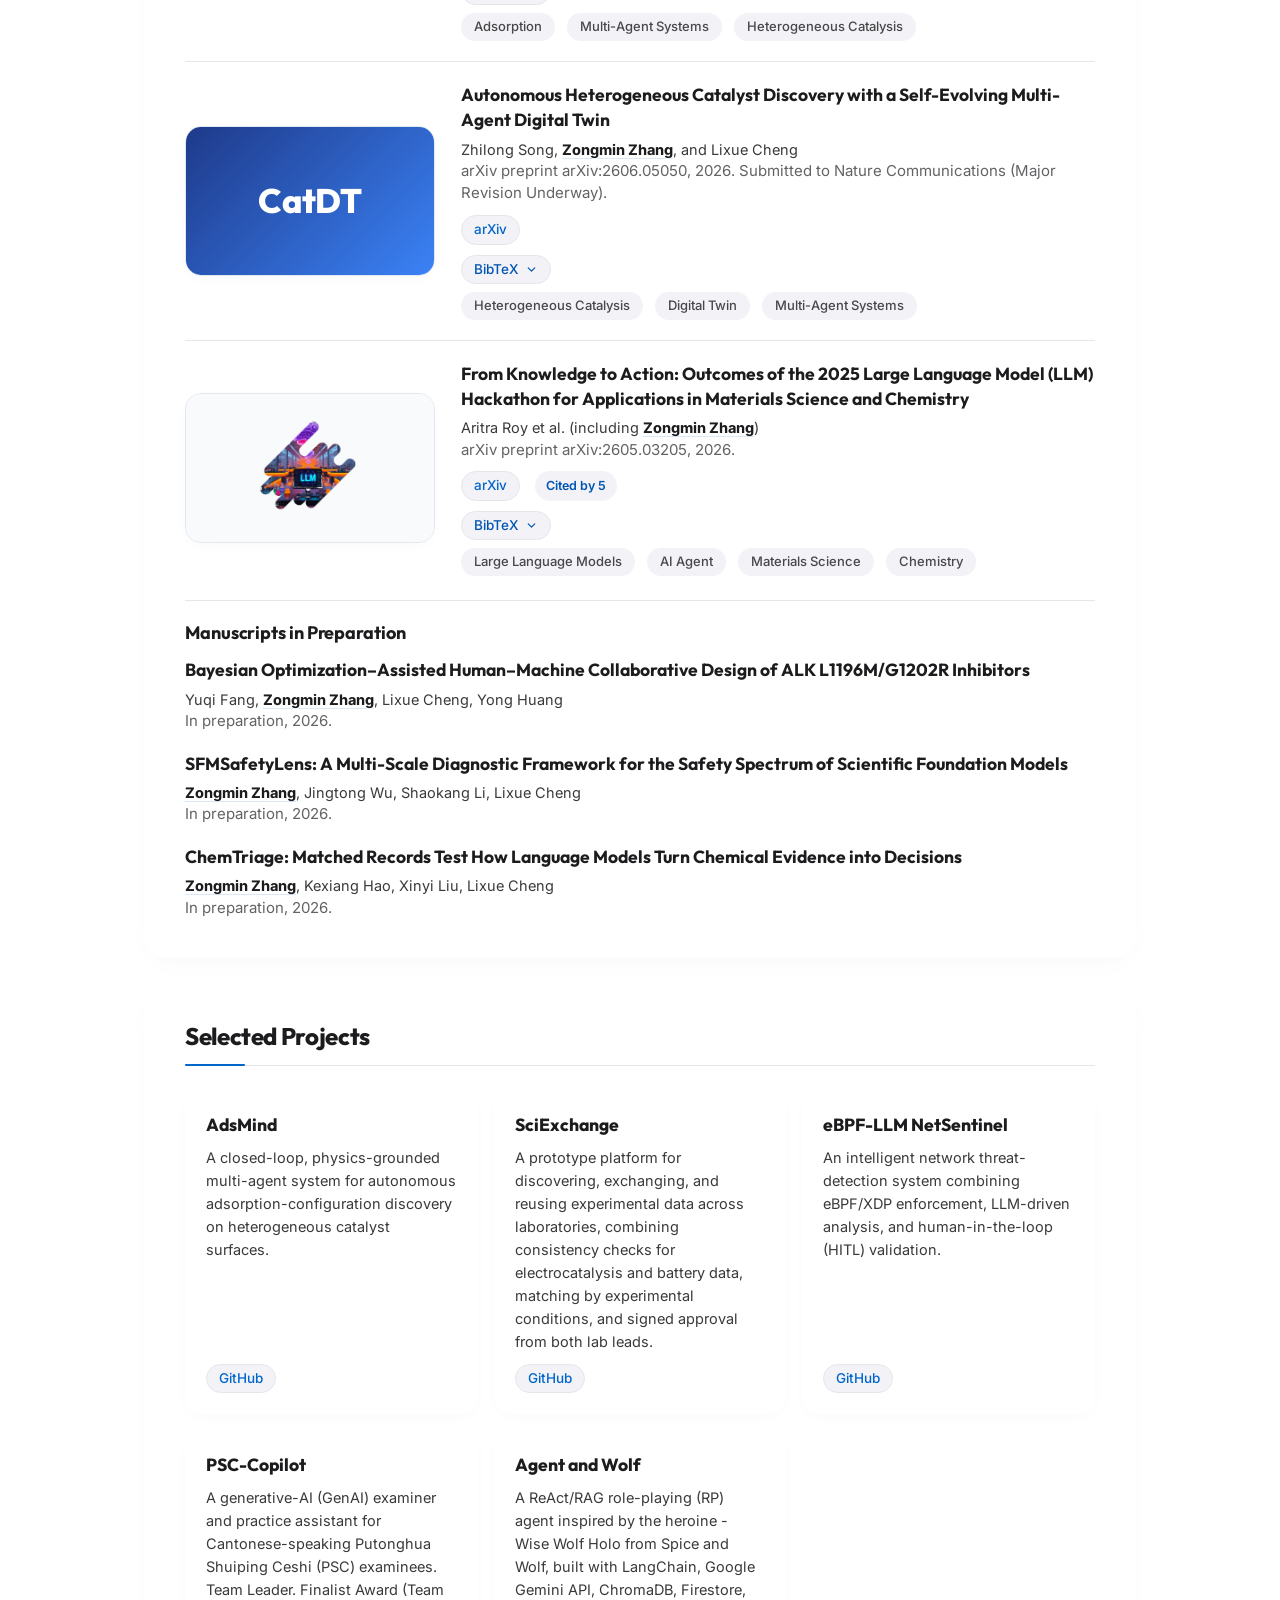
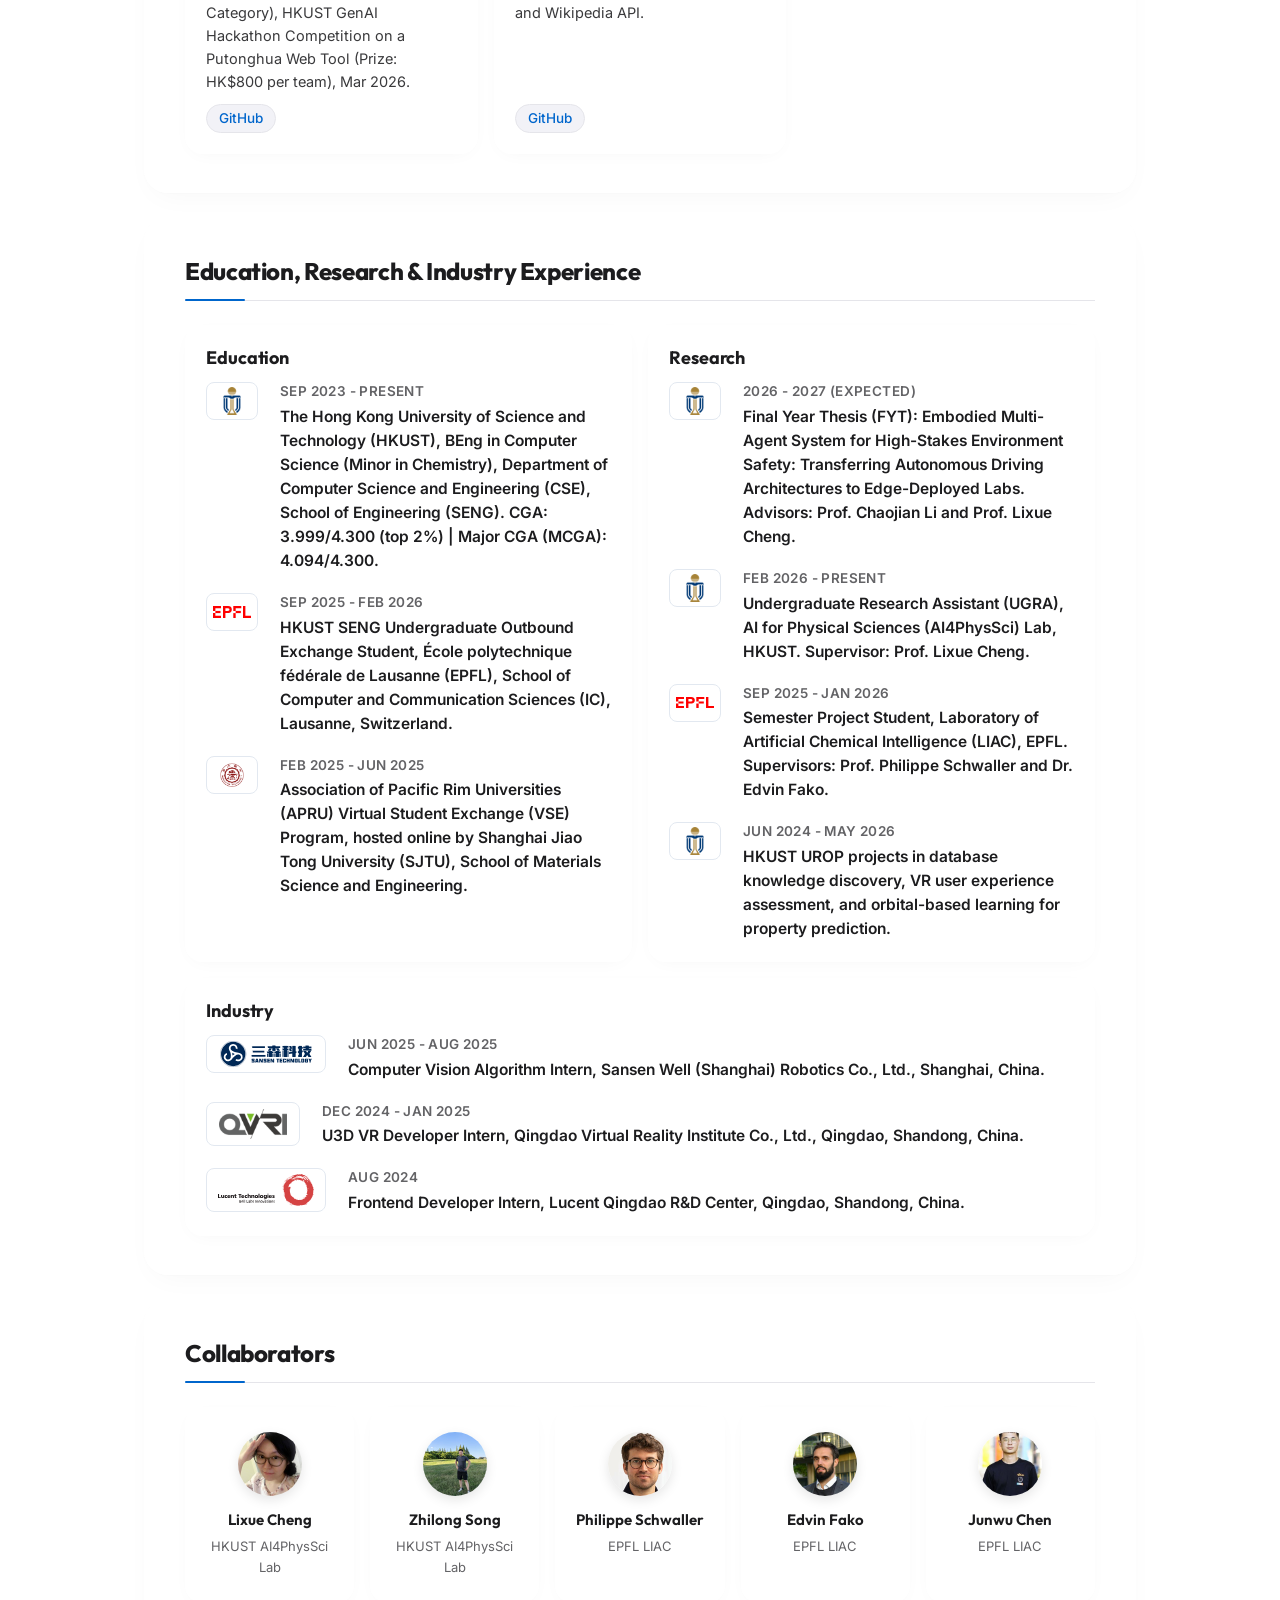
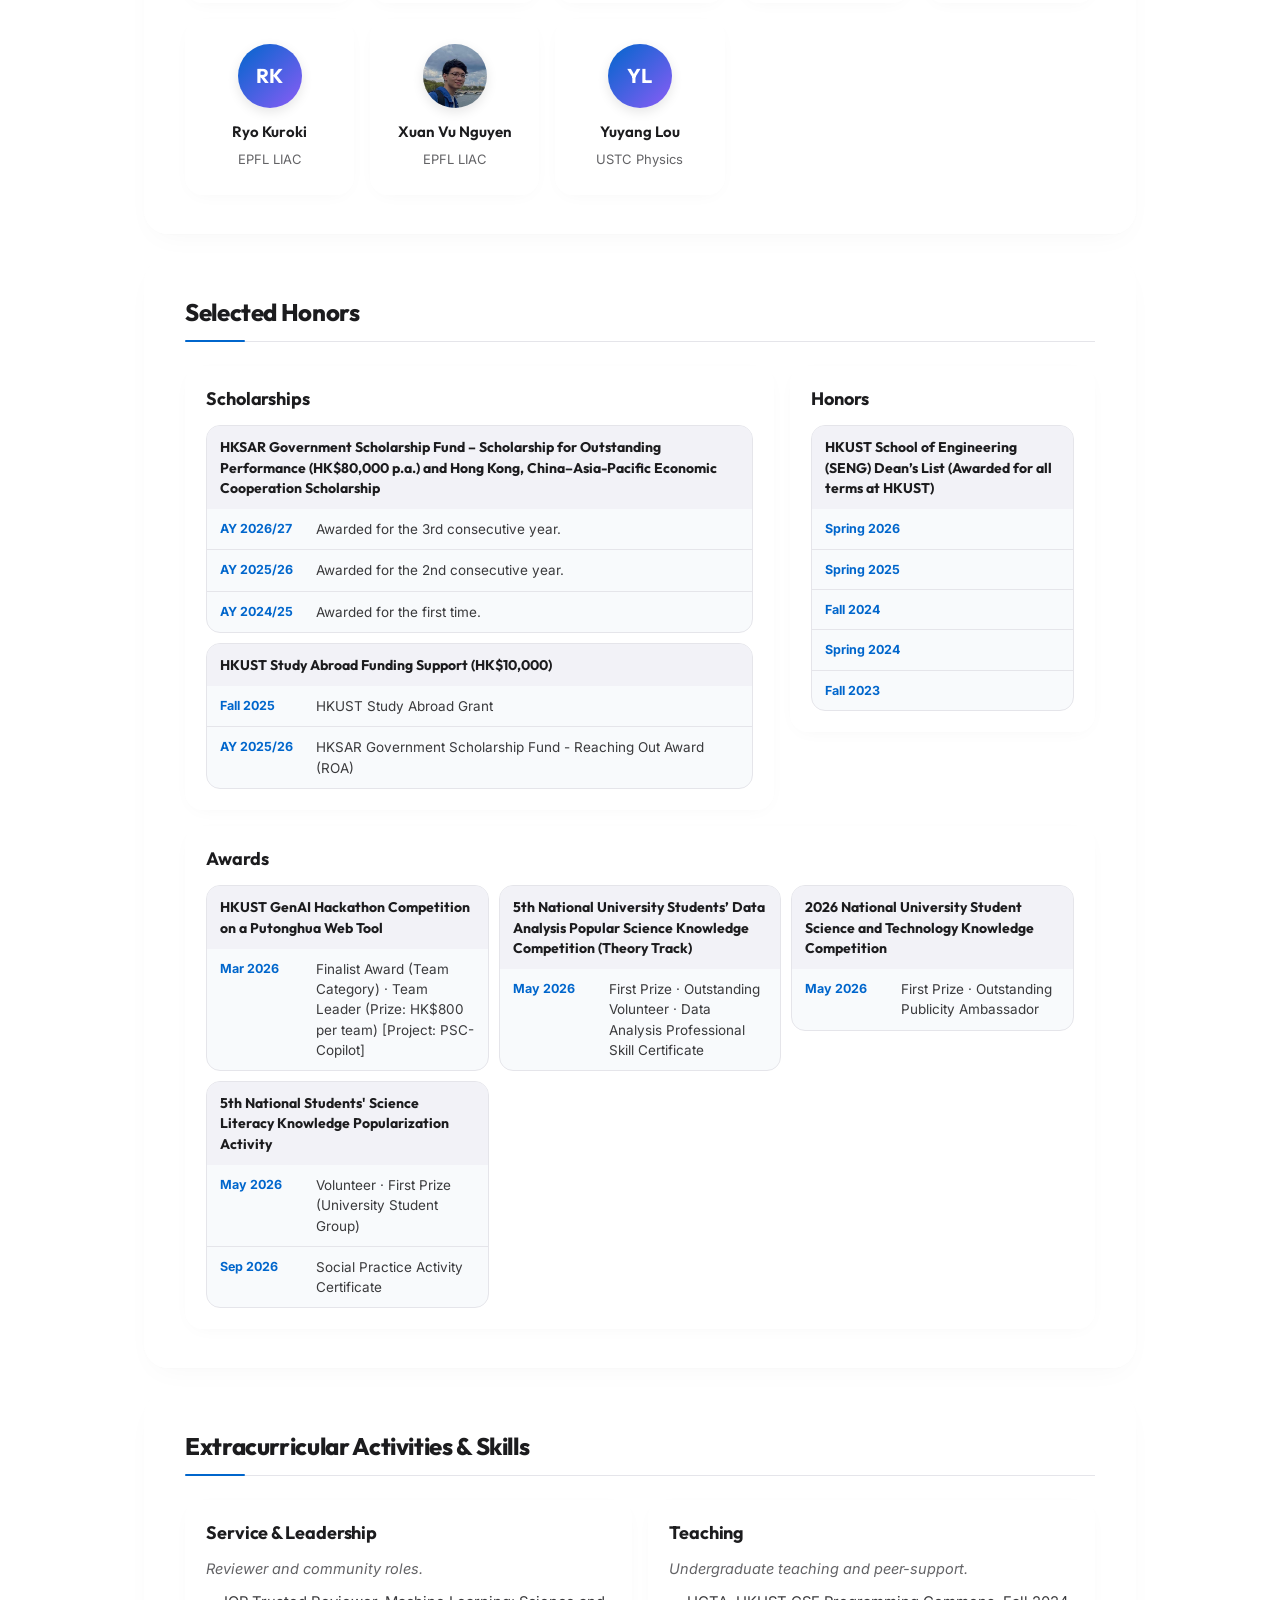
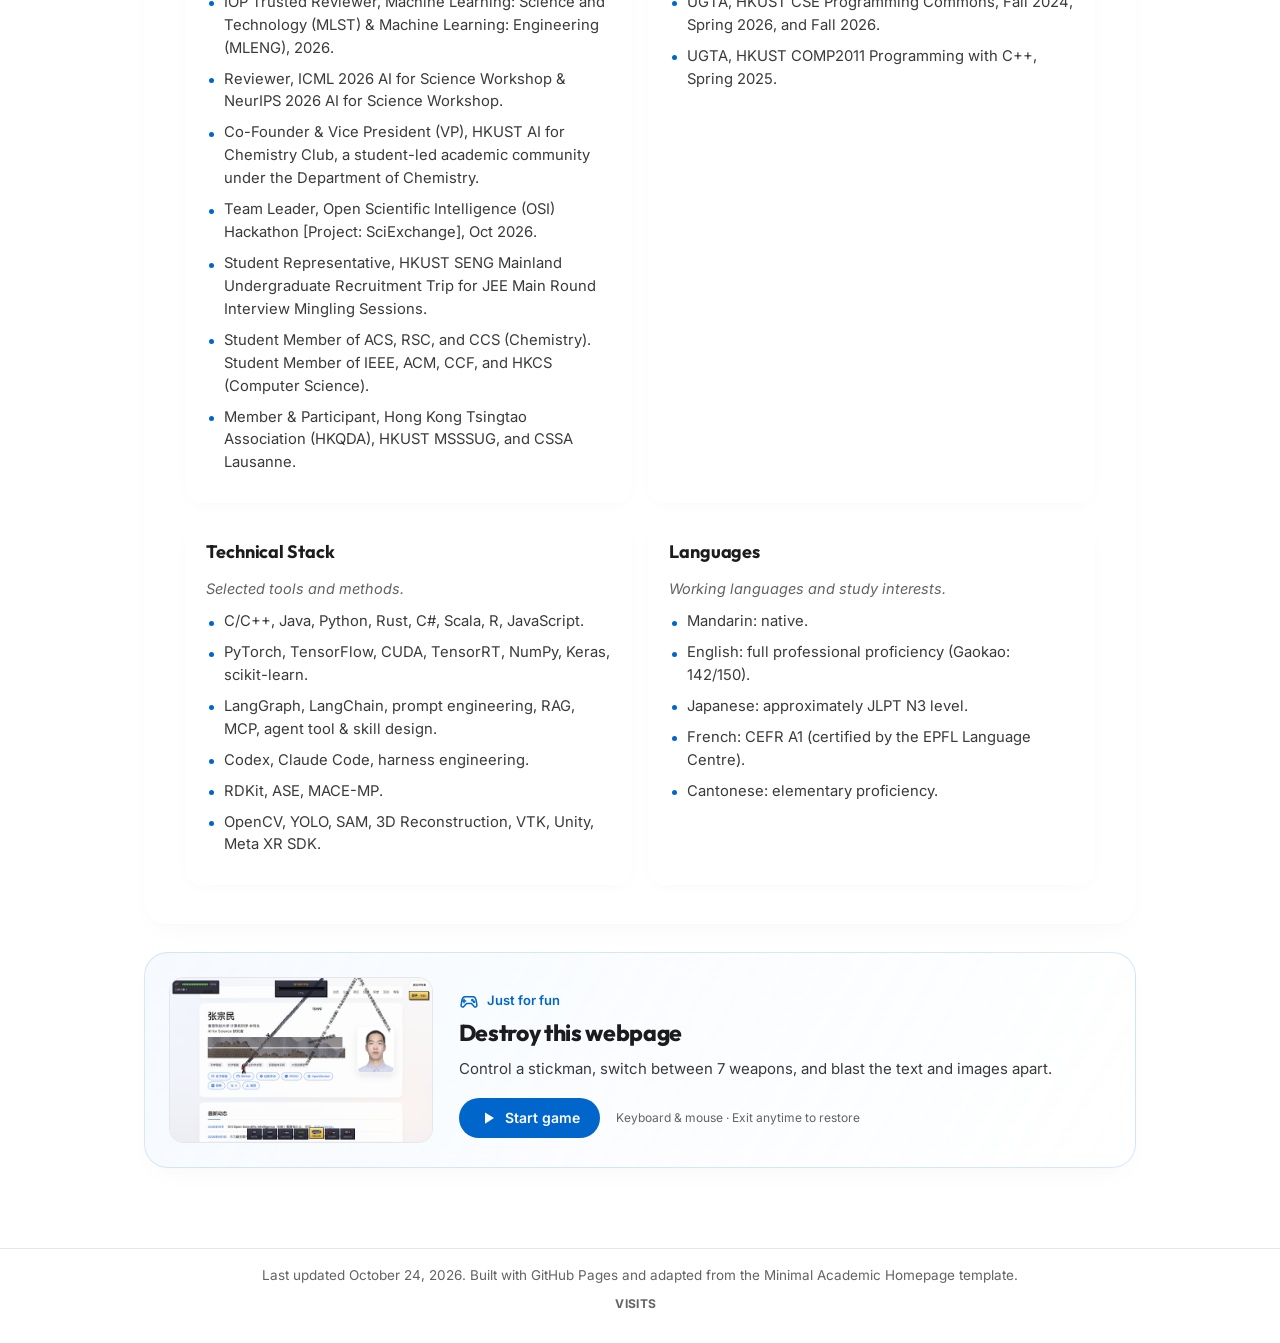
==== commit ab3d4873: "feat: make the webpage game entry visually discoverable" ====
--- a/index.html
+++ b/index.html
@@ -40,7 +40,7 @@
     href="https://fonts.googleapis.com/css2?family=Inter:wght@400;500;600;700&family=Outfit:wght@500;650;720;760;800&display=swap">
 
   <link rel="preload" fetchpriority="high" as="image" href="assets/profile.webp" type="image/webp">
-  <link rel="stylesheet" href="index.css?v=20261024-4">
+  <link rel="stylesheet" href="index.css?v=20261024-6">
   <script>
     // Inline script to prevent screen flash by reading stored theme preference before initial paint
     (function () {
@@ -377,6 +377,25 @@
         </div>
       </div>
     </section>
+    <section class="destroy-page-tools" aria-labelledby="destroy-page-title">
+      <img class="destroy-page-preview" src="assets/destroy-preview.jpg" alt="" width="1280" height="800" loading="lazy">
+      <div class="destroy-page-copy">
+        <p class="destroy-page-kicker">
+          <svg viewBox="0 0 24 24" width="20" height="20" aria-hidden="true" fill="none" stroke="currentColor" stroke-width="1.8" stroke-linecap="round" stroke-linejoin="round"><path d="M7 7h10c2 0 3 2 3.5 4l1 6c.3 2-2 3-3.3 1.5L15 15H9l-3.2 3.5C4.5 20 2.2 19 2.5 17l1-6C4 9 5 7 7 7Z"/><path d="M6 10v4m-2-2h4"/><circle cx="16" cy="11" r=".7"/><circle cx="18" cy="13" r=".7"/></svg>
+          <span data-i18n="game.kicker">Just for fun</span>
+        </p>
+        <h2 id="destroy-page-title" data-i18n="footer.destroy">Destroy this webpage</h2>
+        <p class="destroy-page-description" data-i18n="game.description">Control a stickman, switch between 7 weapons, and blast the text and images apart.</p>
+        <div class="destroy-page-actions">
+          <button id="destroy-page-button" class="destroy-page-button" type="button">
+            <svg viewBox="0 0 24 24" width="18" height="18" aria-hidden="true" fill="currentColor"><path d="M8 4.5v15l12-7.5Z"/></svg>
+            <span data-i18n="game.play">Start game</span>
+          </button>
+          <span class="destroy-page-hint" data-i18n="game.hint">Keyboard &amp; mouse · Exit anytime to restore</span>
+        </div>
+        <span id="destroy-page-status" class="destroy-page-status" role="status" hidden></span>
+      </div>
+    </section>
   </main>
 
   <footer class="footer">
@@ -388,10 +407,6 @@
         src="https://m.h4ck.org.cn/@nagato-home?theme=yousa-ling&amp;padding=7&amp;scale=0.75&amp;align=center&amp;pixelated=1&amp;darkmode=auto"
         alt="" decoding="async" referrerpolicy="no-referrer" onerror="this.hidden = true">
     </span>
-    <div class="destroy-page-tools">
-      <button id="destroy-page-button" class="destroy-page-button" type="button" data-i18n="footer.destroy">Destroy this webpage</button>
-      <span id="destroy-page-status" class="destroy-page-status" role="status" hidden></span>
-    </div>
   </footer>
 
   <div class="bibtex-toast" id="bibtex-toast" role="status" aria-live="polite" aria-atomic="true" hidden>
@@ -517,7 +532,7 @@
   <canvas id="easter-egg-canvas" style="position:fixed; top:0; left:0; width:100%; height:100%; pointer-events:none; z-index:9999; display:none;"></canvas>
   <script type="text/javascript" src="data/content.js?v=20261024-3"></script>
   <script type="text/javascript" src="assets/destroy-page.js?v=20261024-5"></script>
-  <script type="text/javascript" src="assets/main.js?v=20261024-4"></script>
+  <script type="text/javascript" src="assets/main.js?v=20261024-6"></script>
 
   <!-- Privacy-friendly analytics (GoatCounter): no cookies, no personal data.
        Active — pageviews go to https://nagatobigseven.goatcounter.com (dashboard).
--- a/index.css
+++ b/index.css
@@ -1265,28 +1265,109 @@
 }
 
 .destroy-page-tools {
-  padding: 0 16px;
+  display: grid;
+  grid-template-columns: minmax(180px, 28%) minmax(0, 1fr);
+  align-items: center;
+  gap: 26px;
+  margin-top: 28px;
+  padding: 24px;
+  border: 1px solid var(--link-border);
+  border-radius: var(--radius);
+  background: linear-gradient(120deg, var(--link-bg), var(--card));
+  box-shadow: var(--shadow);
+}
+
+.destroy-page-preview {
+  display: block;
+  width: 100%;
+  height: auto;
+  border: 1px solid var(--line);
+  border-radius: 14px;
+}
+
+.destroy-page-kicker {
+  display: flex;
+  align-items: center;
+  gap: 8px;
+  margin-bottom: 8px;
+  color: var(--link);
+  font-size: 13px;
+  font-weight: 600;
+}
+
+.destroy-page-copy h2 {
+  margin: 0 0 9px;
+  padding: 0;
+  border: 0;
+  font-size: 23px;
+}
+
+.destroy-page-copy h2::after {
+  display: none;
+}
+
+.destroy-page-description {
+  color: var(--subtle);
+  font-size: 15px;
+  line-height: 1.65;
+}
+
+.destroy-page-actions {
+  display: flex;
+  align-items: center;
+  flex-wrap: wrap;
+  gap: 12px 16px;
+  margin-top: 16px;
 }
 
 .destroy-page-button {
+  display: inline-flex;
+  align-items: center;
+  justify-content: center;
+  gap: 8px;
   border: 0;
-  padding: 4px 8px;
-  background: transparent;
+  border-radius: 999px;
+  padding: 11px 20px;
+  background: #0066cc;
+  color: #fff;
+  font: 600 14px Inter, sans-serif;
+  cursor: pointer;
+  transition: background .2s ease;
+}
+
+.destroy-page-button:hover {
+  background: #0055b3;
+}
+
+.destroy-page-button:focus-visible {
+  outline: 3px solid var(--link);
+  outline-offset: 4px;
+}
+
+.destroy-page-hint {
   color: var(--muted);
-  font: inherit;
-  cursor: pointer;
-  text-decoration: underline;
-  text-underline-offset: 3px;
-}
-
-.destroy-page-button:hover,
-.destroy-page-button:focus-visible {
-  color: var(--link);
+  font-size: 12px;
+  line-height: 1.5;
 }
 
 .destroy-page-status:not([hidden]) {
   display: block;
-  margin-top: 6px;
+  margin-top: 12px;
+  color: var(--muted);
+  font-size: 13px;
+}
+
+@media (max-width: 700px) {
+  .destroy-page-tools {
+    grid-template-columns: 1fr;
+    padding: 20px;
+    gap: 18px;
+  }
+
+  .destroy-page-preview {
+    max-height: 180px;
+    object-fit: cover;
+  }
 }
 
 #destroy-game-host {
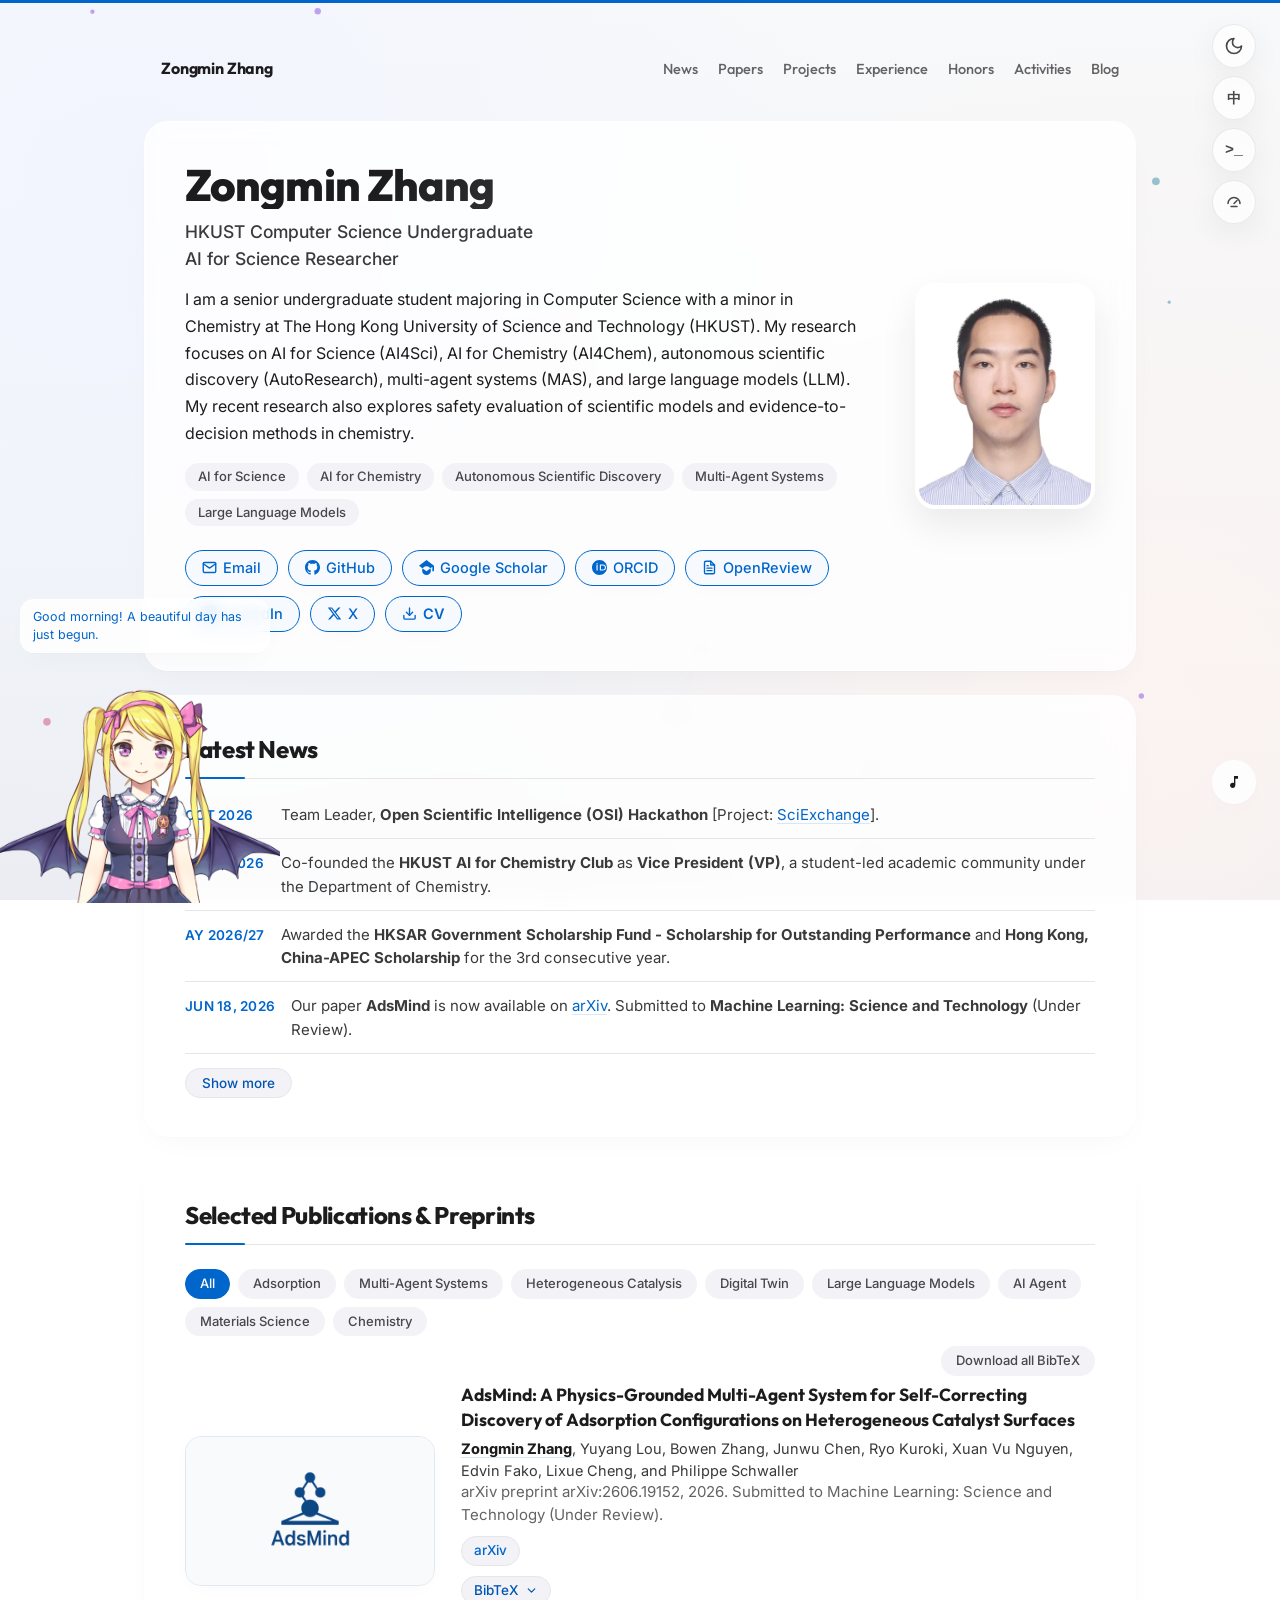
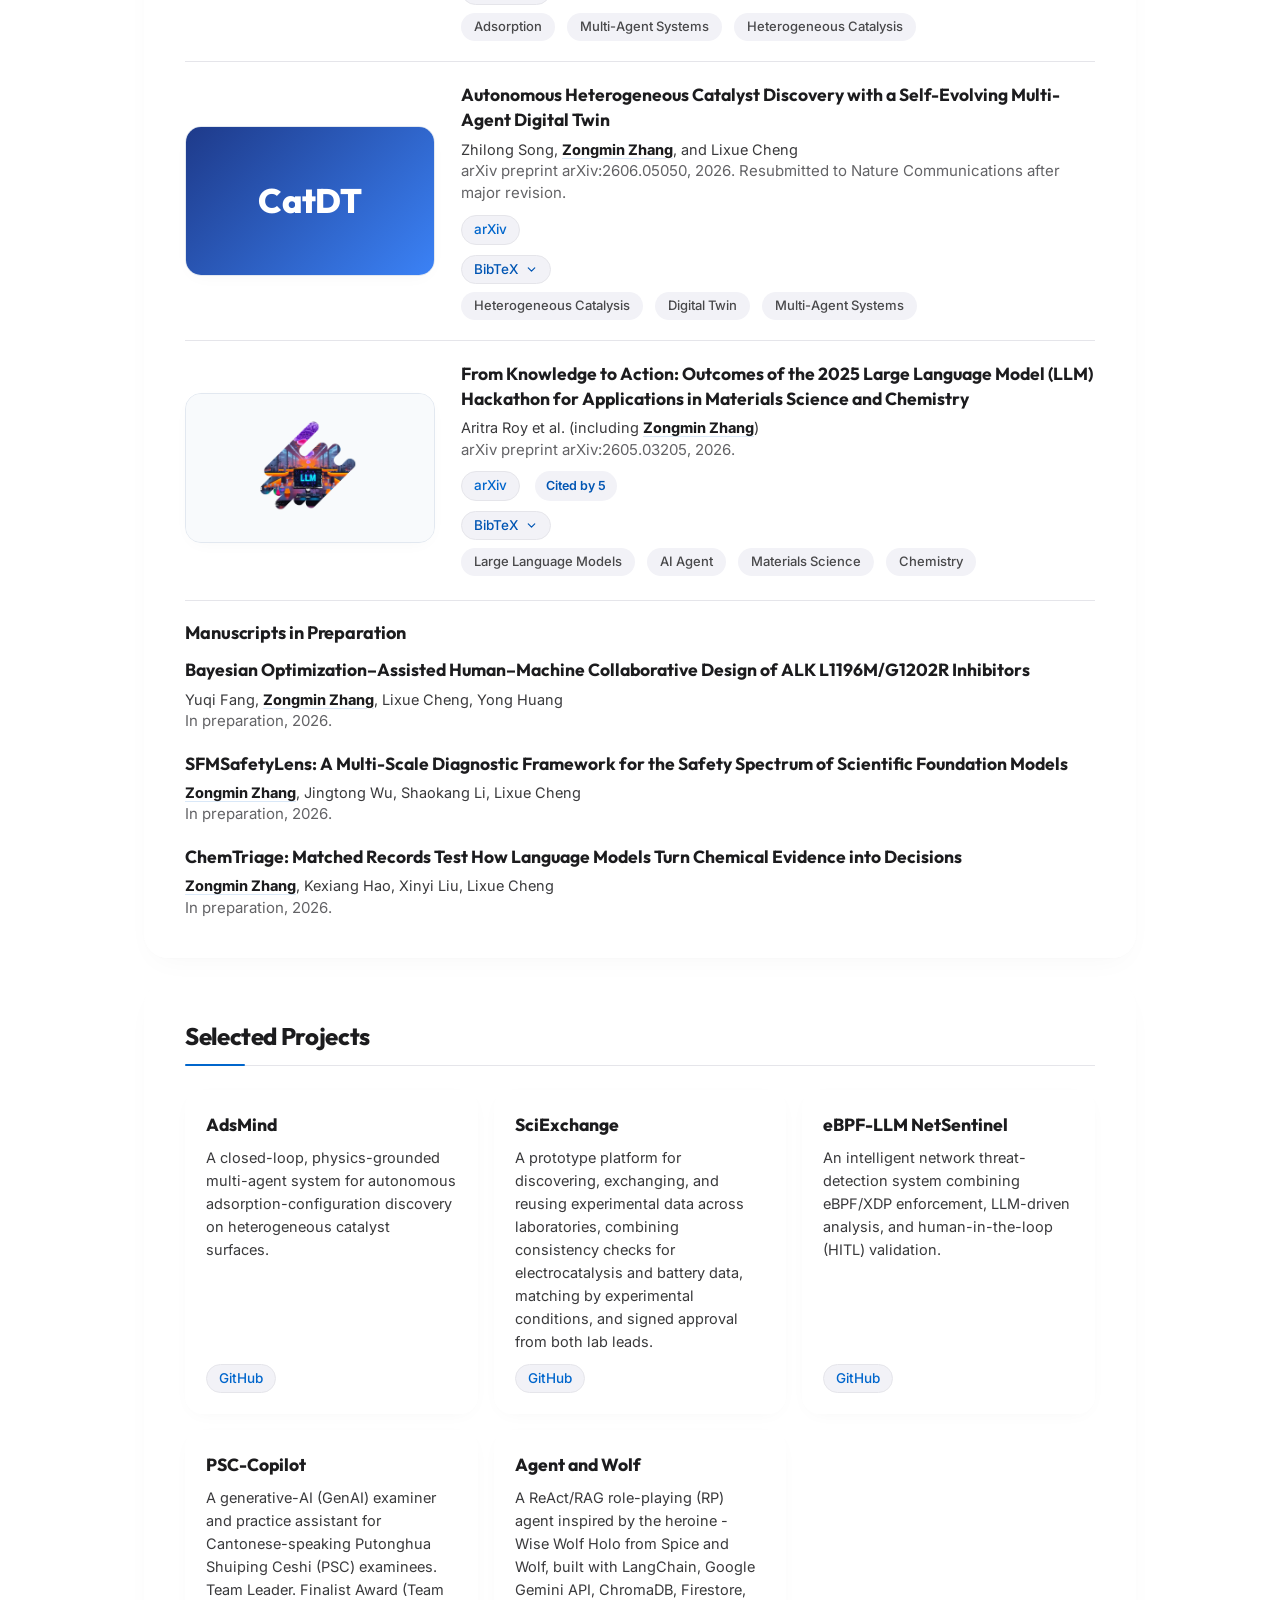
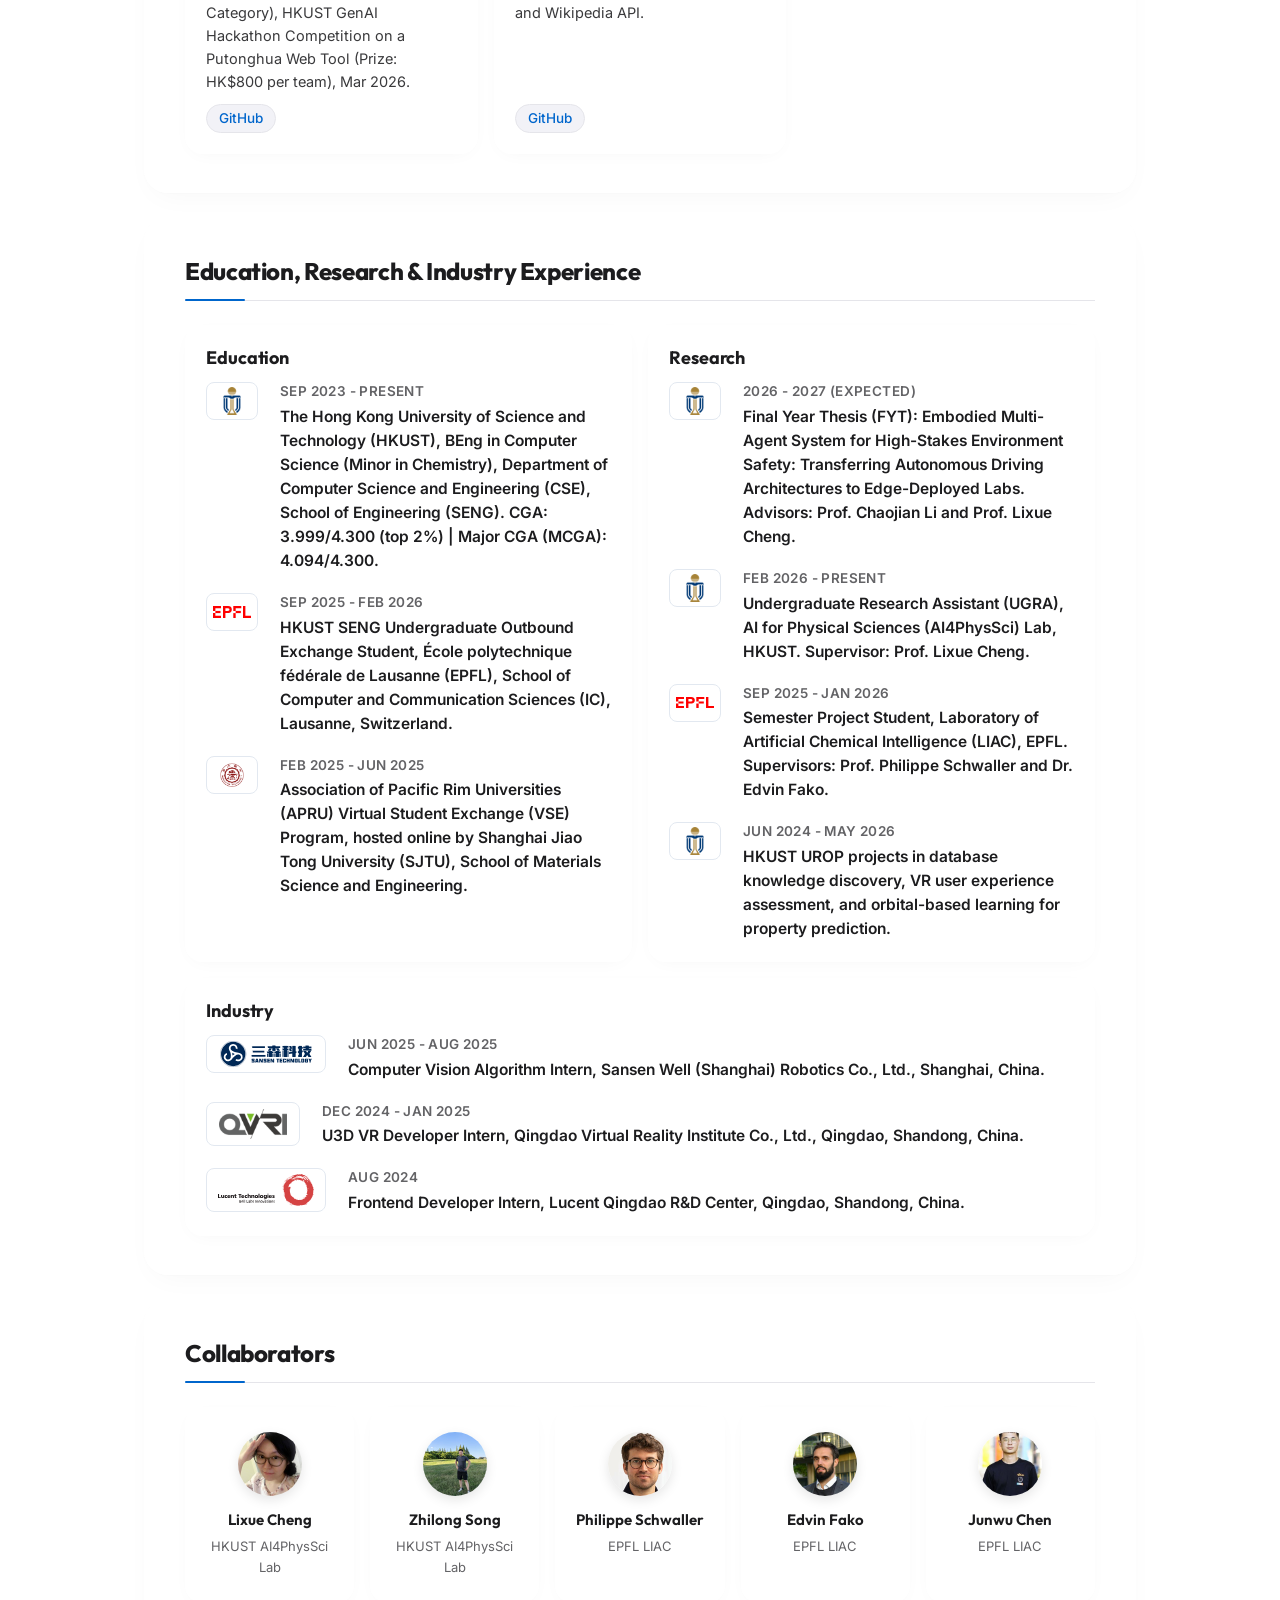
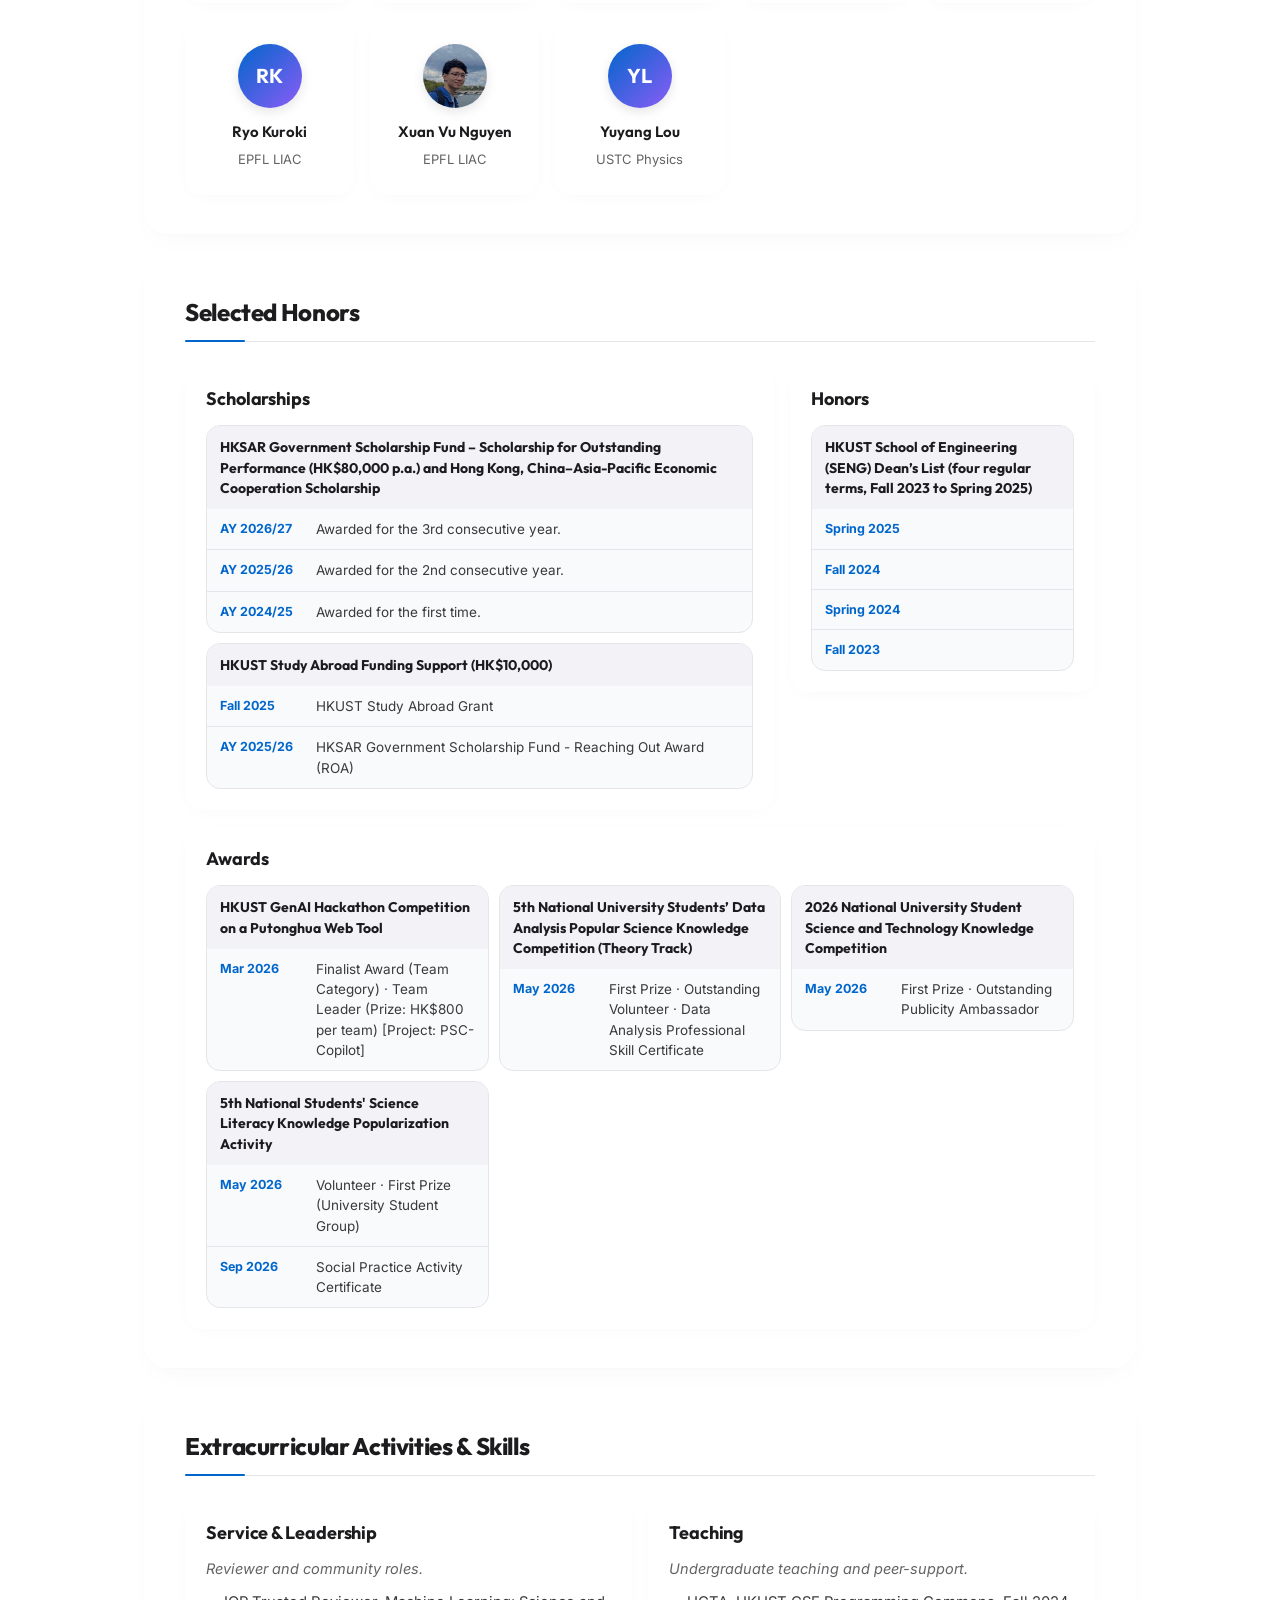
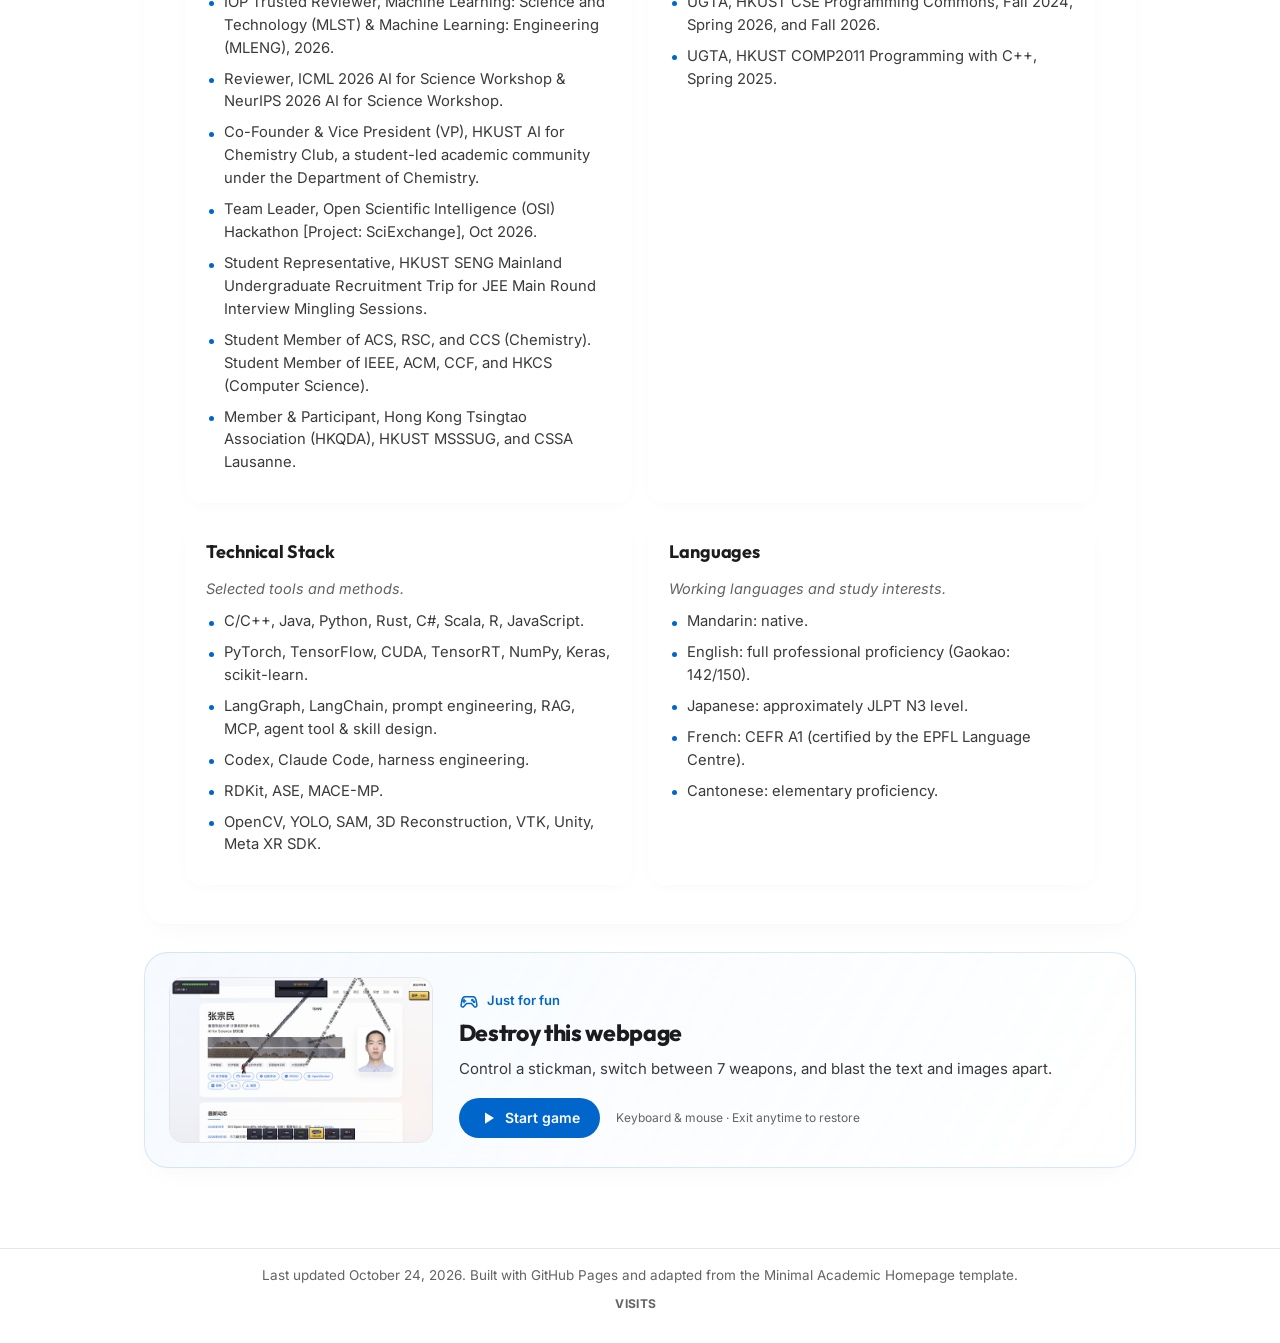
==== commit 220cf8c2: "Update CV download and academic records" ====
--- a/index.html
+++ b/index.html
@@ -254,7 +254,7 @@
             </svg>
             <span data-i18n="hero.x">X</span>
           </a>
-          <a class="pill-link pill-link-accent" href="assets/CV_Zongmin.pdf?v=20261024-2" download="CV_Zongmin.pdf">
+          <a class="pill-link pill-link-accent" href="assets/CV_Zongmin.pdf?v=20261117-1" download="CV_Zongmin.pdf">
             <svg viewBox="0 0 24 24" width="15" height="15" stroke="currentColor" stroke-width="2.2" fill="none"
               stroke-linecap="round" stroke-linejoin="round" style="margin-right: 6px;">
               <path d="M21 15v4a2 2 0 0 1-2 2H5a2 2 0 0 1-2-2v-4"></path>
@@ -530,7 +530,7 @@
 
   <!-- Overlay Canvas for Easter Eggs -->
   <canvas id="easter-egg-canvas" style="position:fixed; top:0; left:0; width:100%; height:100%; pointer-events:none; z-index:9999; display:none;"></canvas>
-  <script type="text/javascript" src="data/content.js?v=20261024-3"></script>
+  <script type="text/javascript" src="data/content.js?v=20261117-1"></script>
   <script type="text/javascript" src="assets/destroy-page.js?v=20261024-5"></script>
   <script type="text/javascript" src="assets/main.js?v=20261024-6"></script>
 
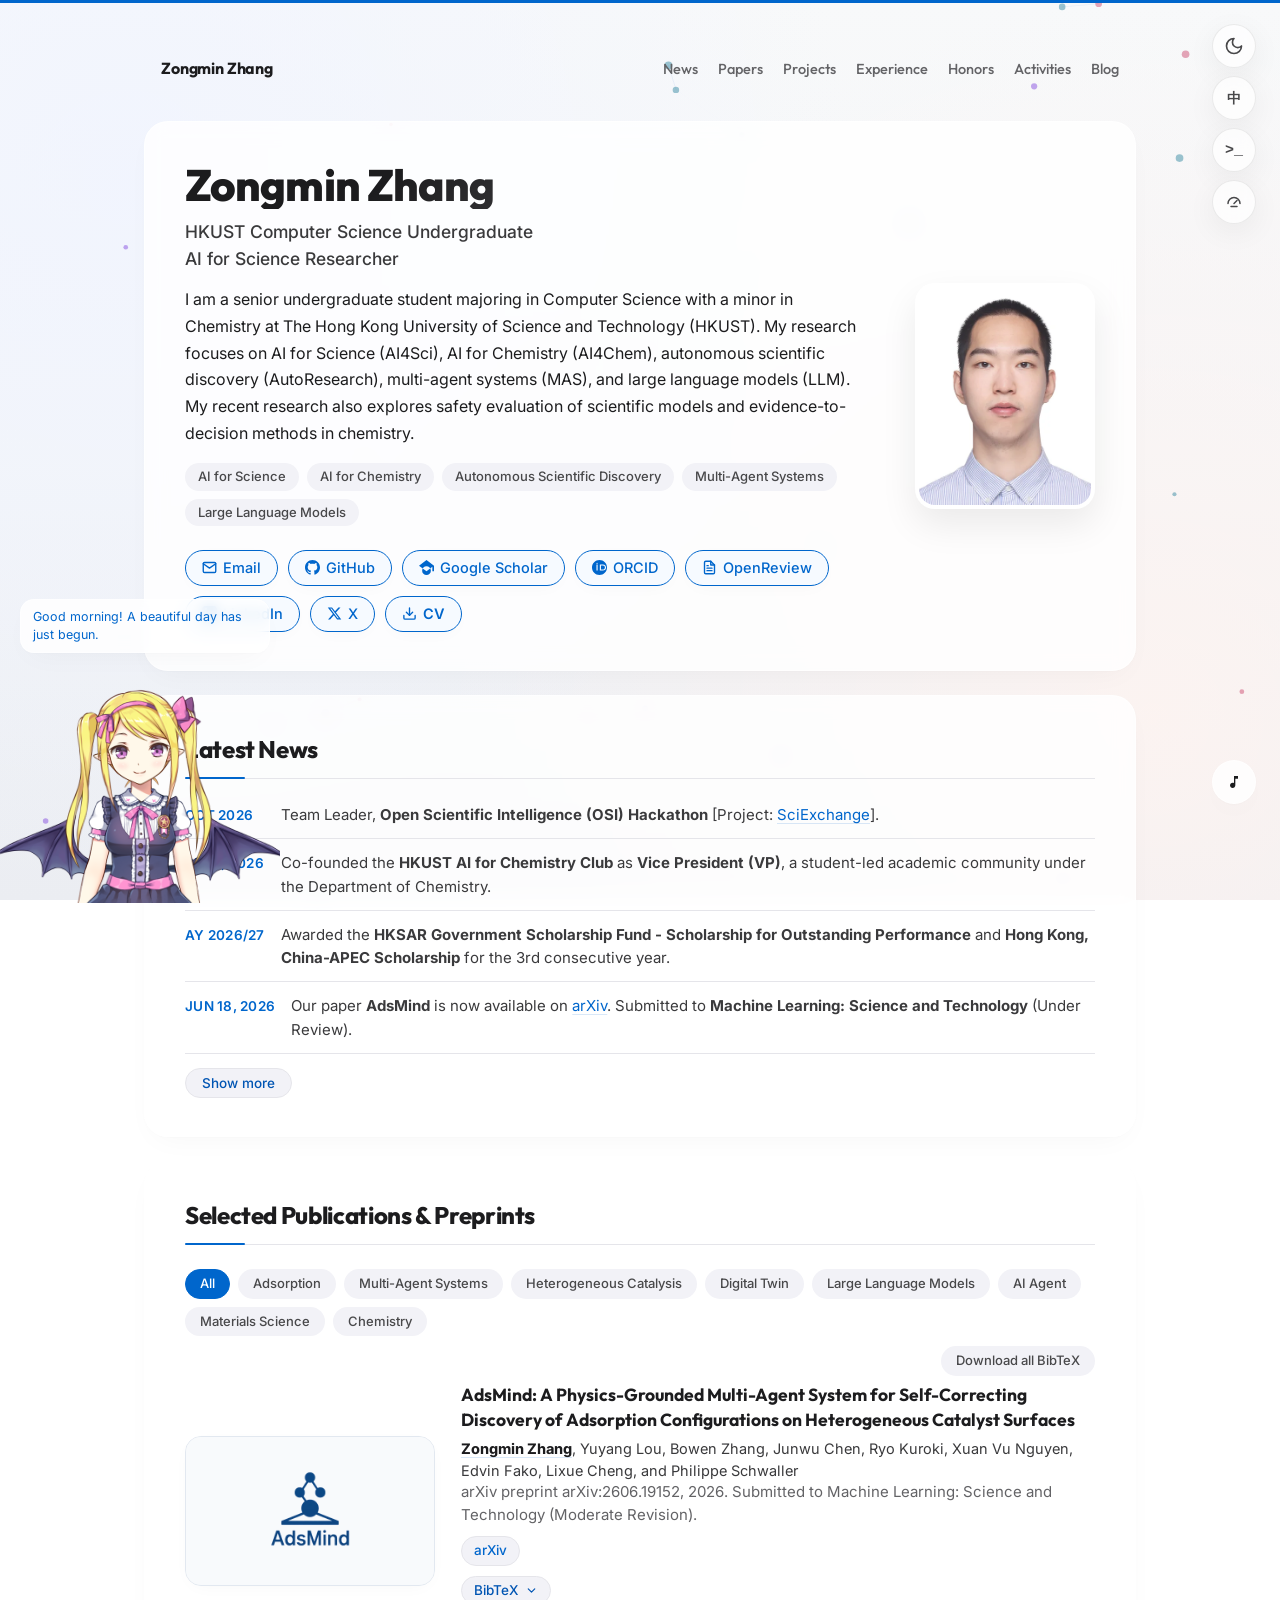
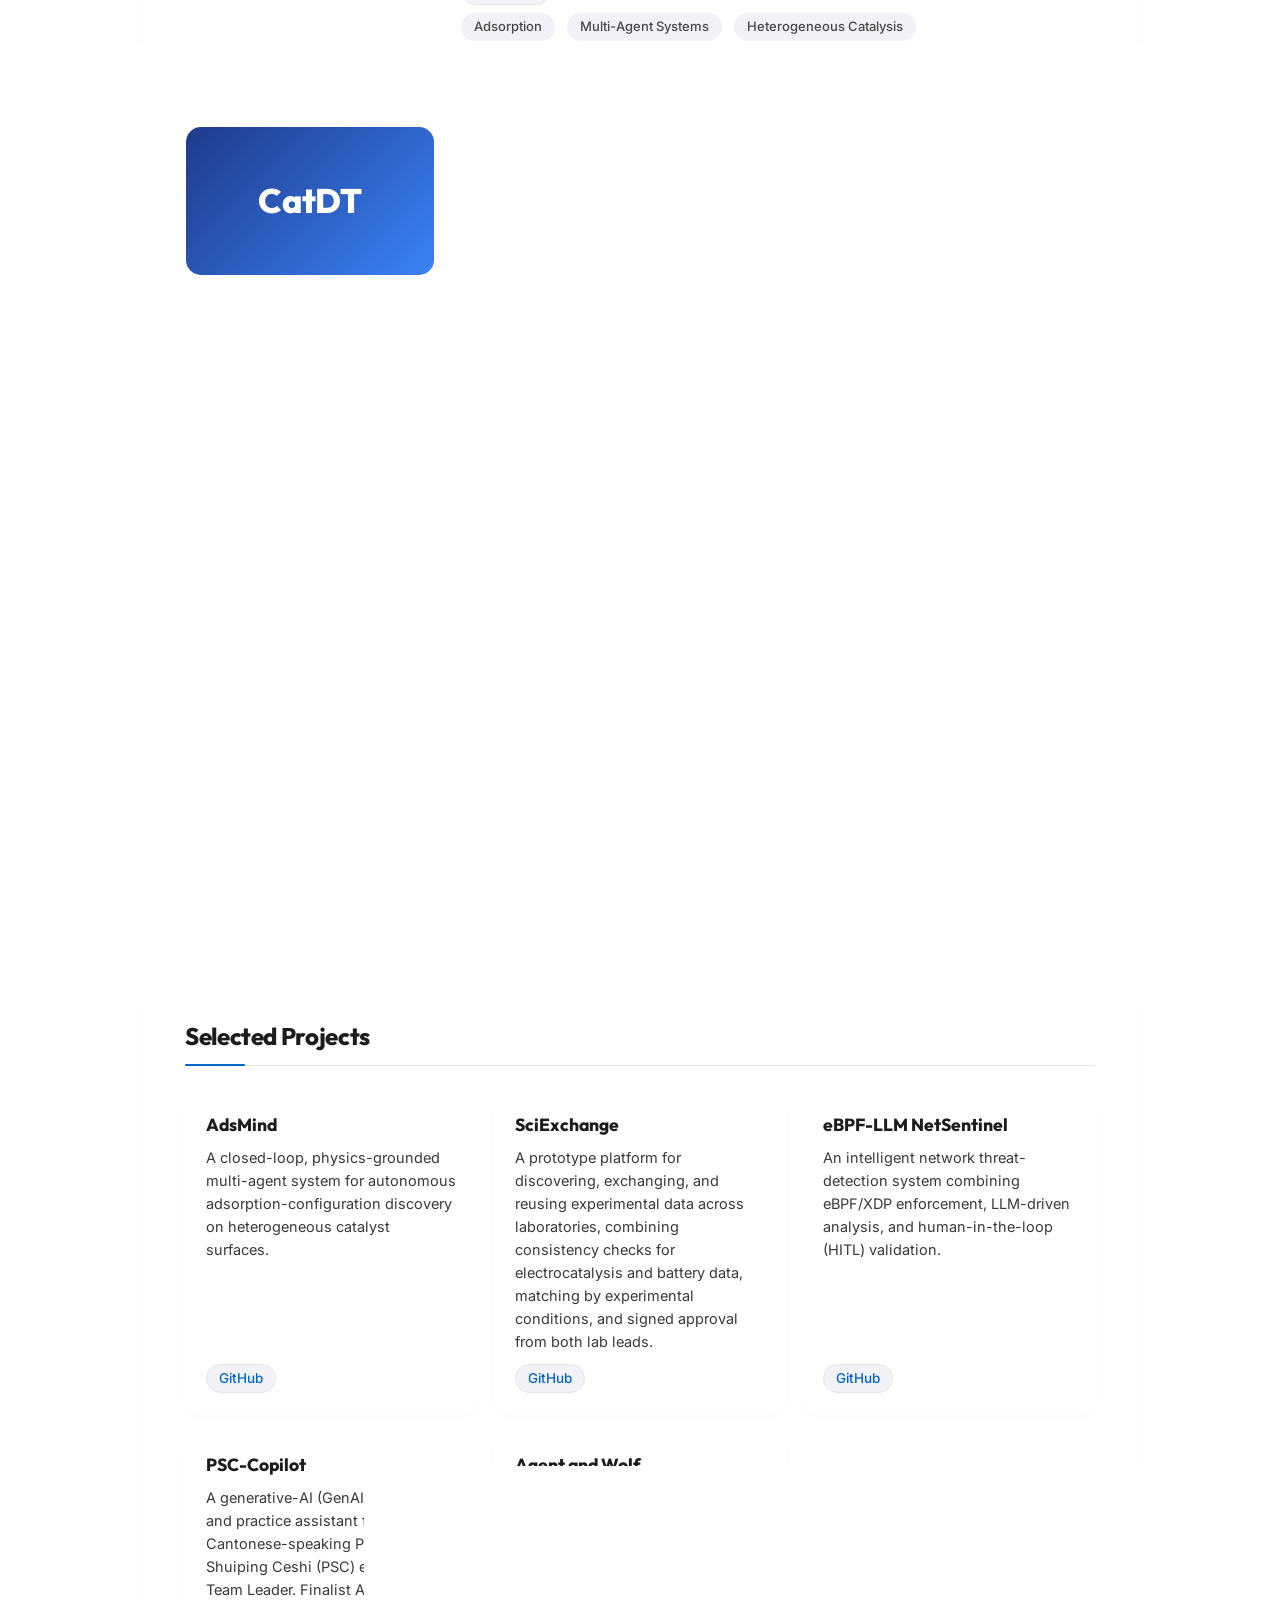
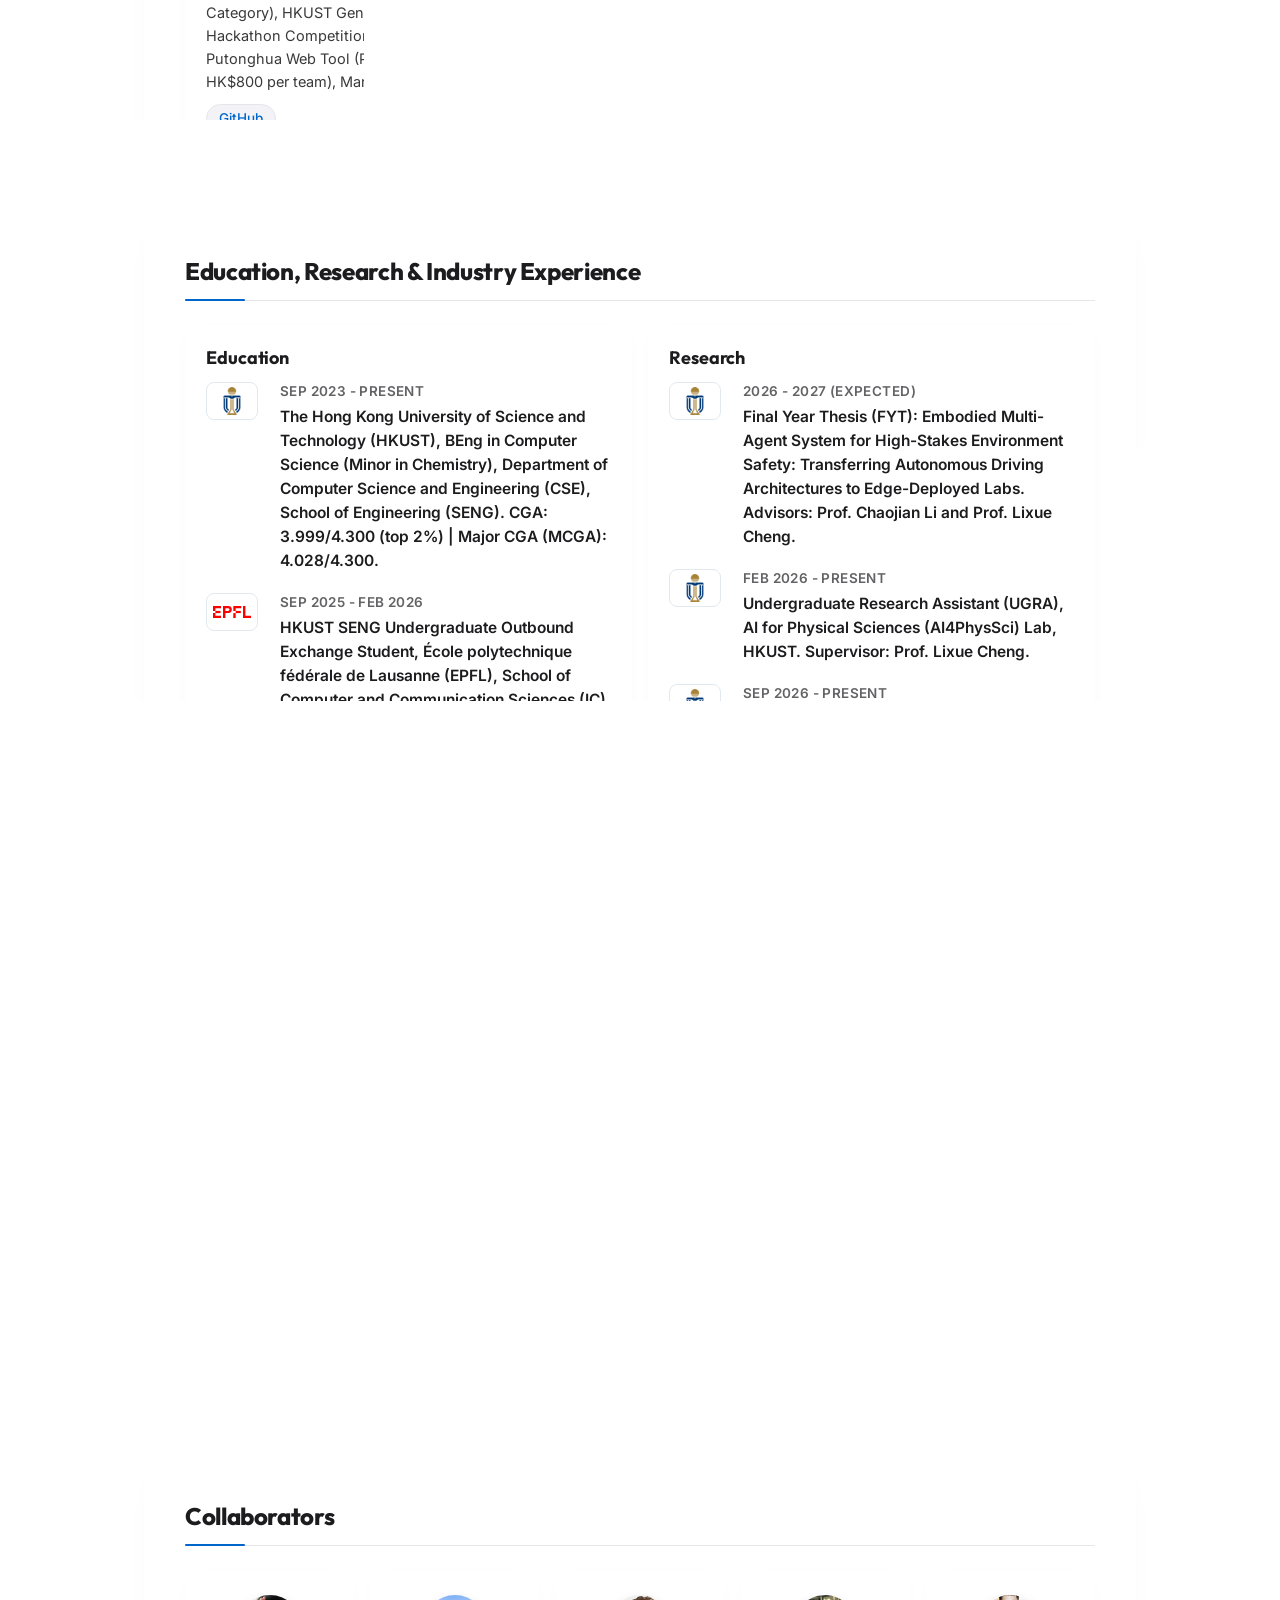
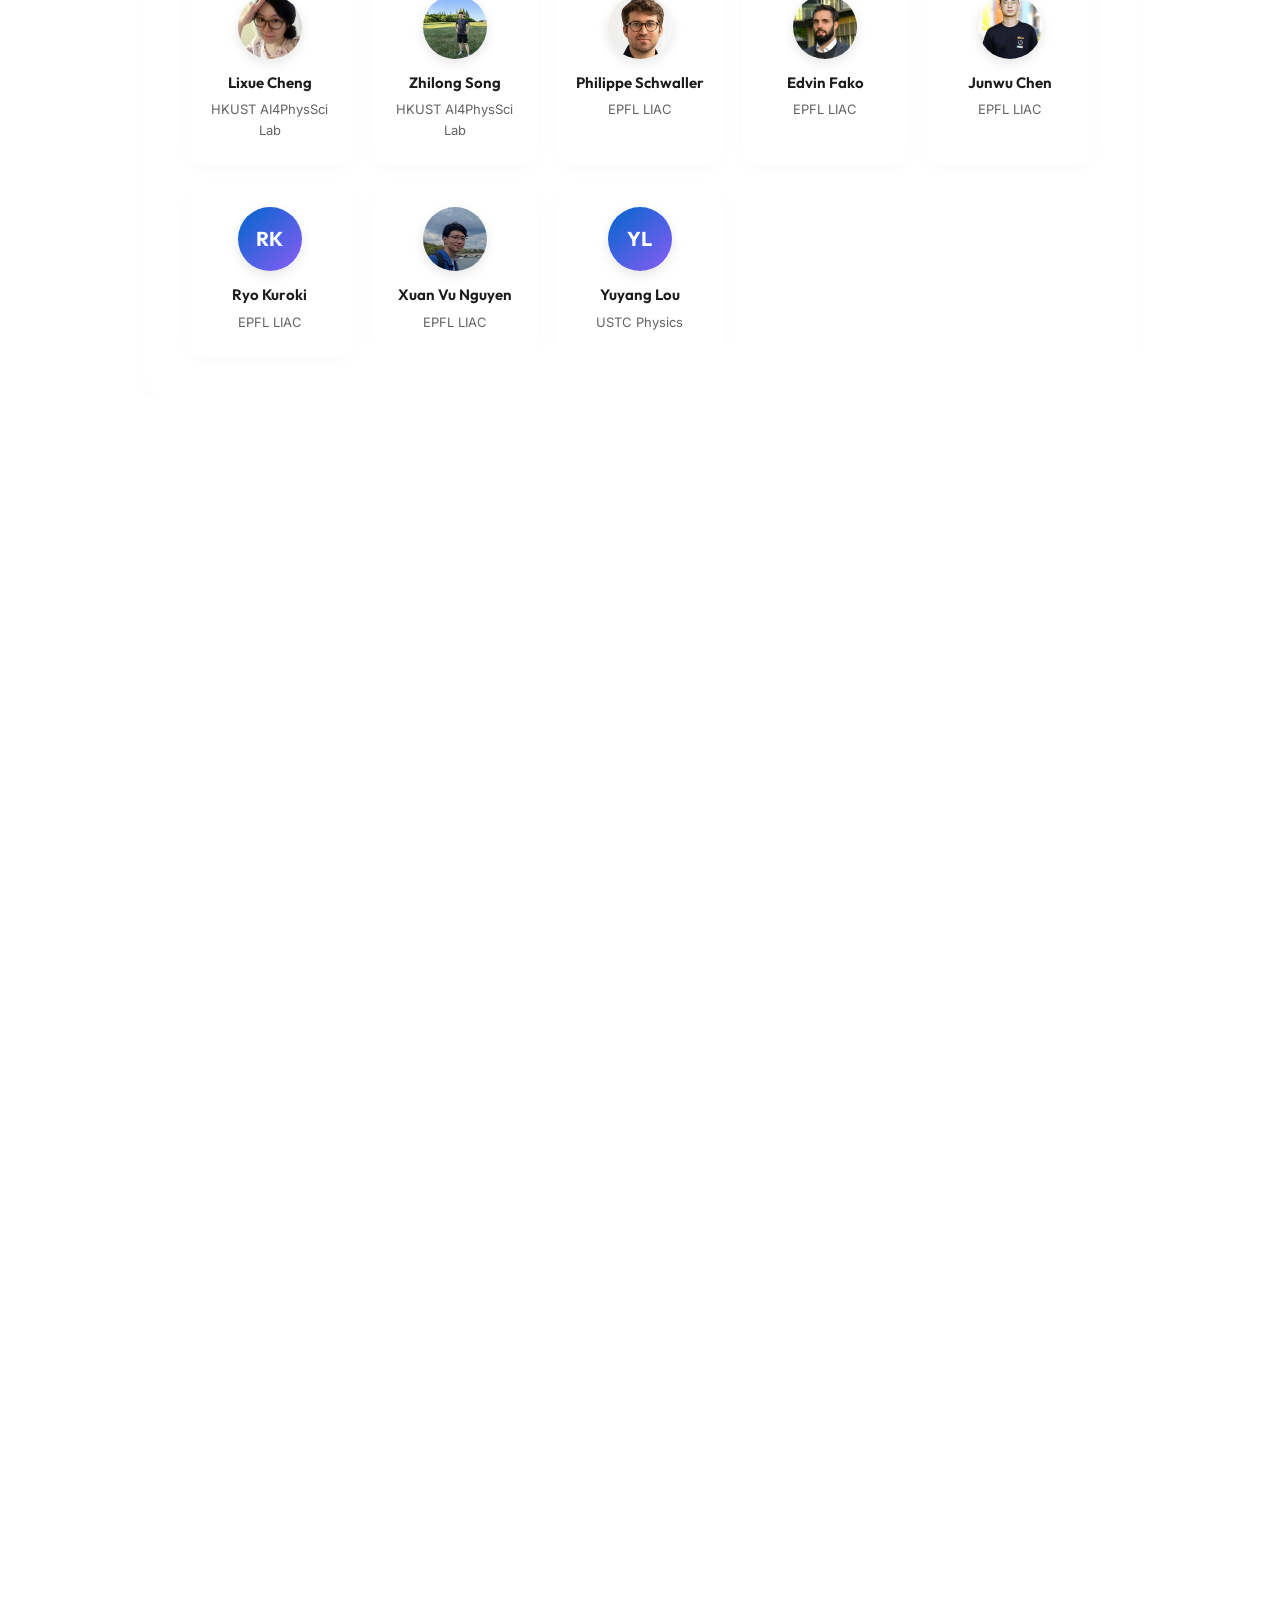
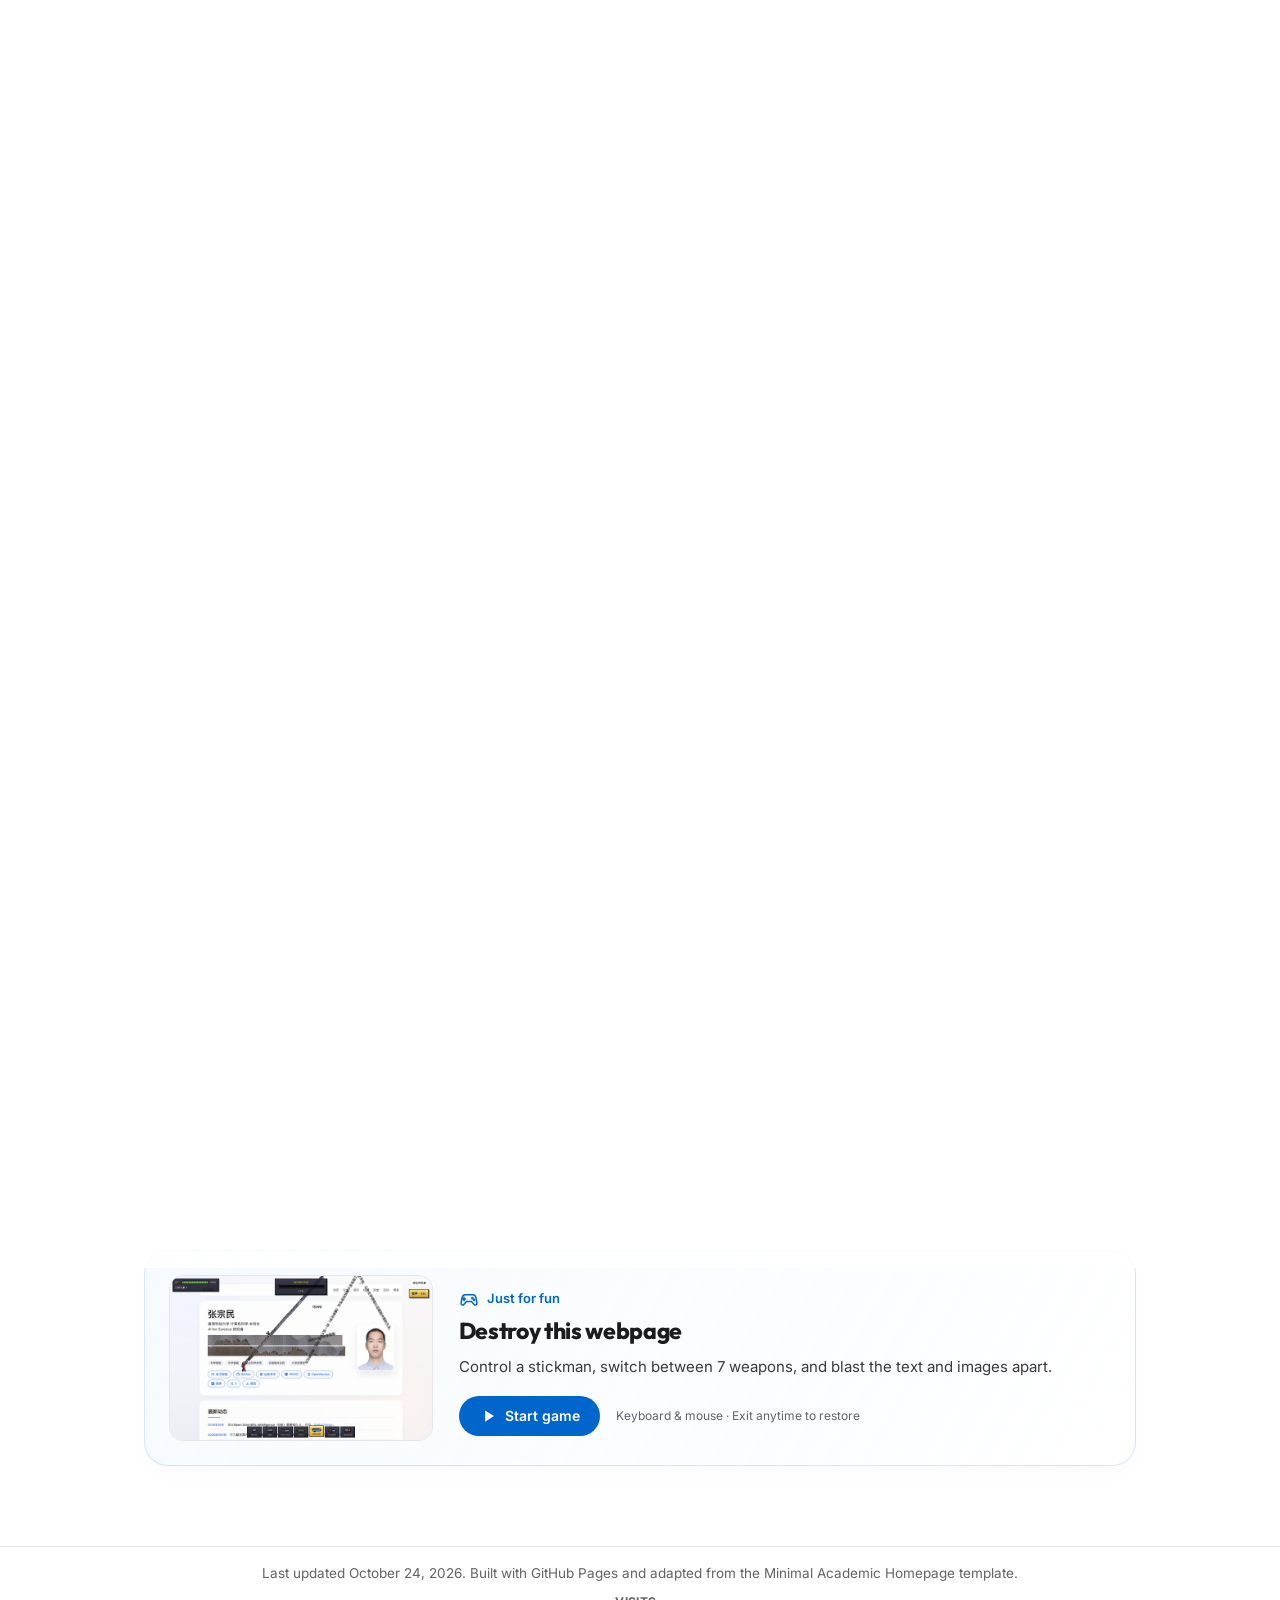
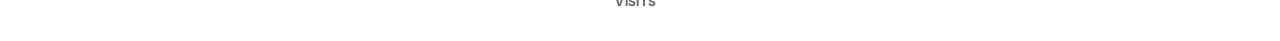
==== commit 84ad74ff: "Update CV, Major CGA, UROP grant and AdsMind review status - Replace the CV PDF with the 2026-11-20 " ====
--- a/index.html
+++ b/index.html
@@ -254,7 +254,7 @@
             </svg>
             <span data-i18n="hero.x">X</span>
           </a>
-          <a class="pill-link pill-link-accent" href="assets/CV_Zongmin.pdf?v=20261117-1" download="CV_Zongmin.pdf">
+          <a class="pill-link pill-link-accent" href="assets/CV_Zongmin.pdf?v=20261120-1" download="CV_Zongmin.pdf">
             <svg viewBox="0 0 24 24" width="15" height="15" stroke="currentColor" stroke-width="2.2" fill="none"
               stroke-linecap="round" stroke-linejoin="round" style="margin-right: 6px;">
               <path d="M21 15v4a2 2 0 0 1-2 2H5a2 2 0 0 1-2-2v-4"></path>
@@ -530,7 +530,7 @@
 
   <!-- Overlay Canvas for Easter Eggs -->
   <canvas id="easter-egg-canvas" style="position:fixed; top:0; left:0; width:100%; height:100%; pointer-events:none; z-index:9999; display:none;"></canvas>
-  <script type="text/javascript" src="data/content.js?v=20261117-1"></script>
+  <script type="text/javascript" src="data/content.js?v=20261120-1"></script>
   <script type="text/javascript" src="assets/destroy-page.js?v=20261024-5"></script>
   <script type="text/javascript" src="assets/main.js?v=20261024-6"></script>
 
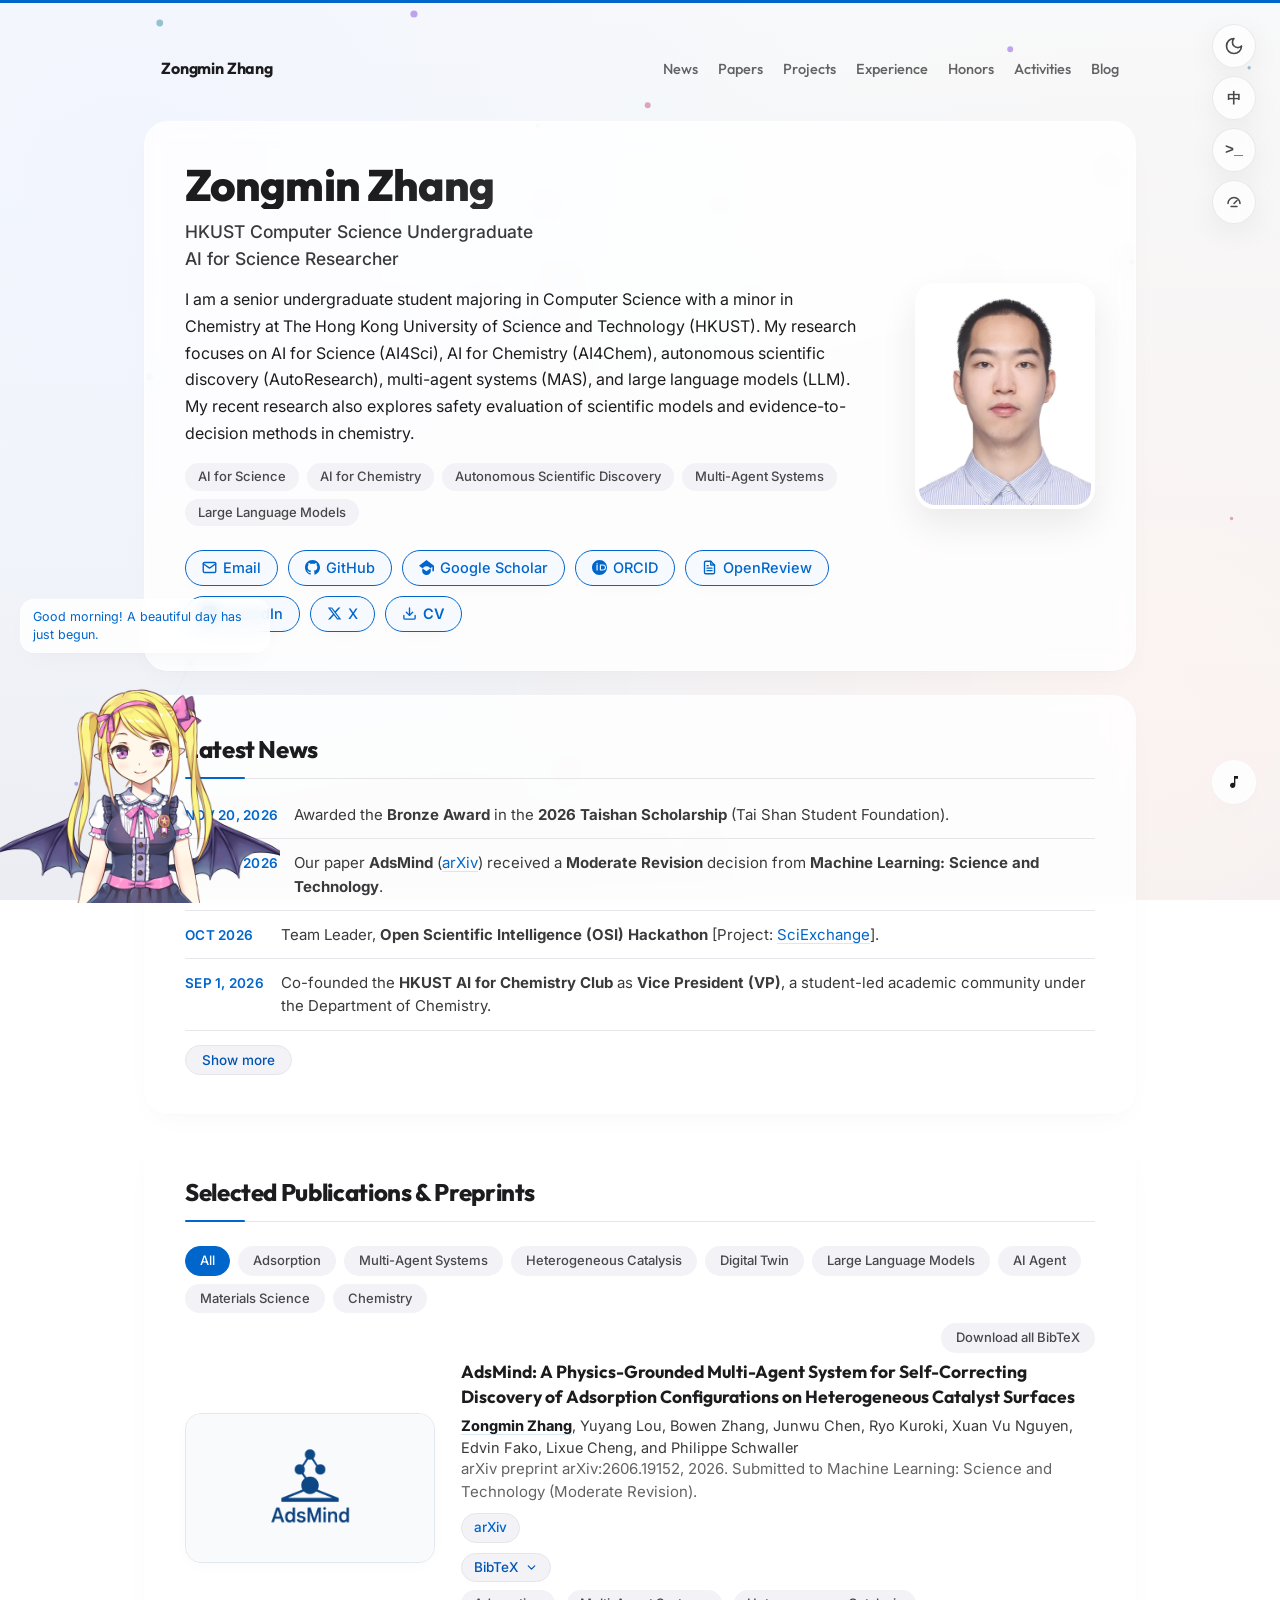
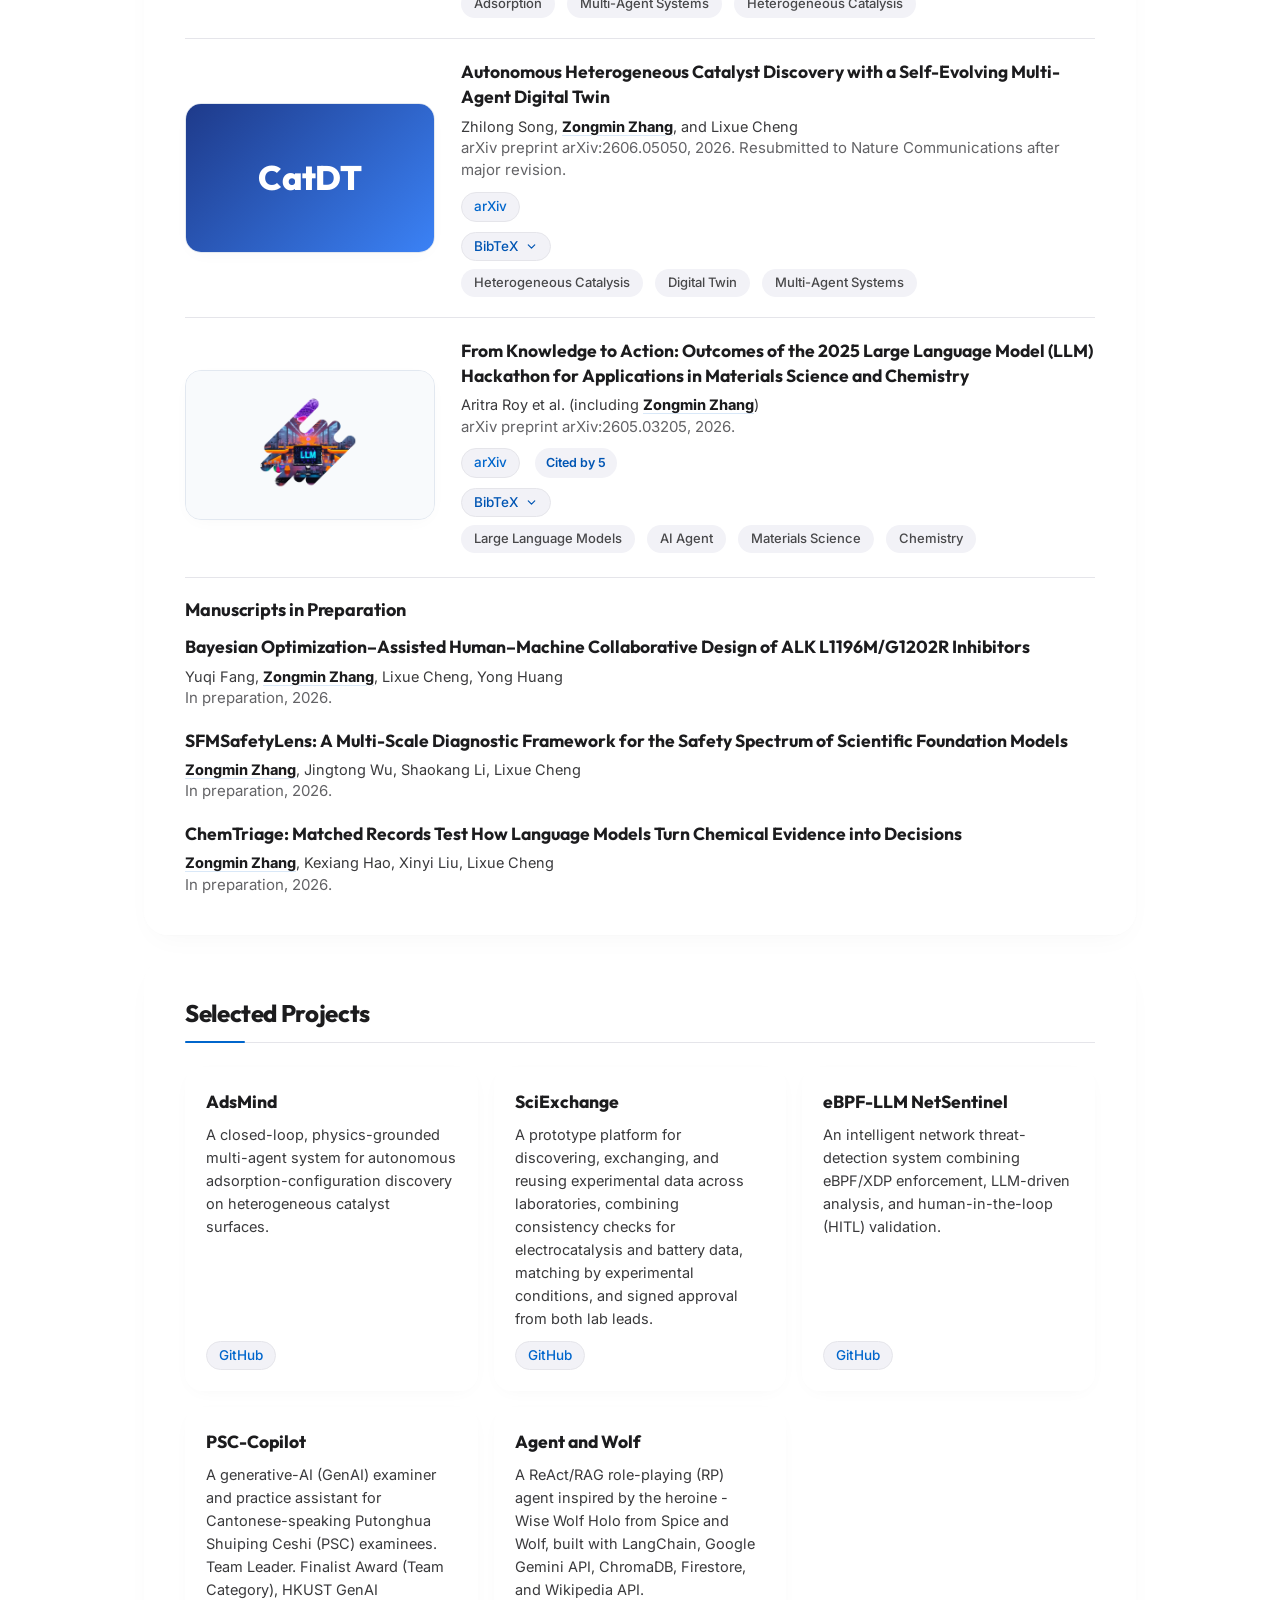
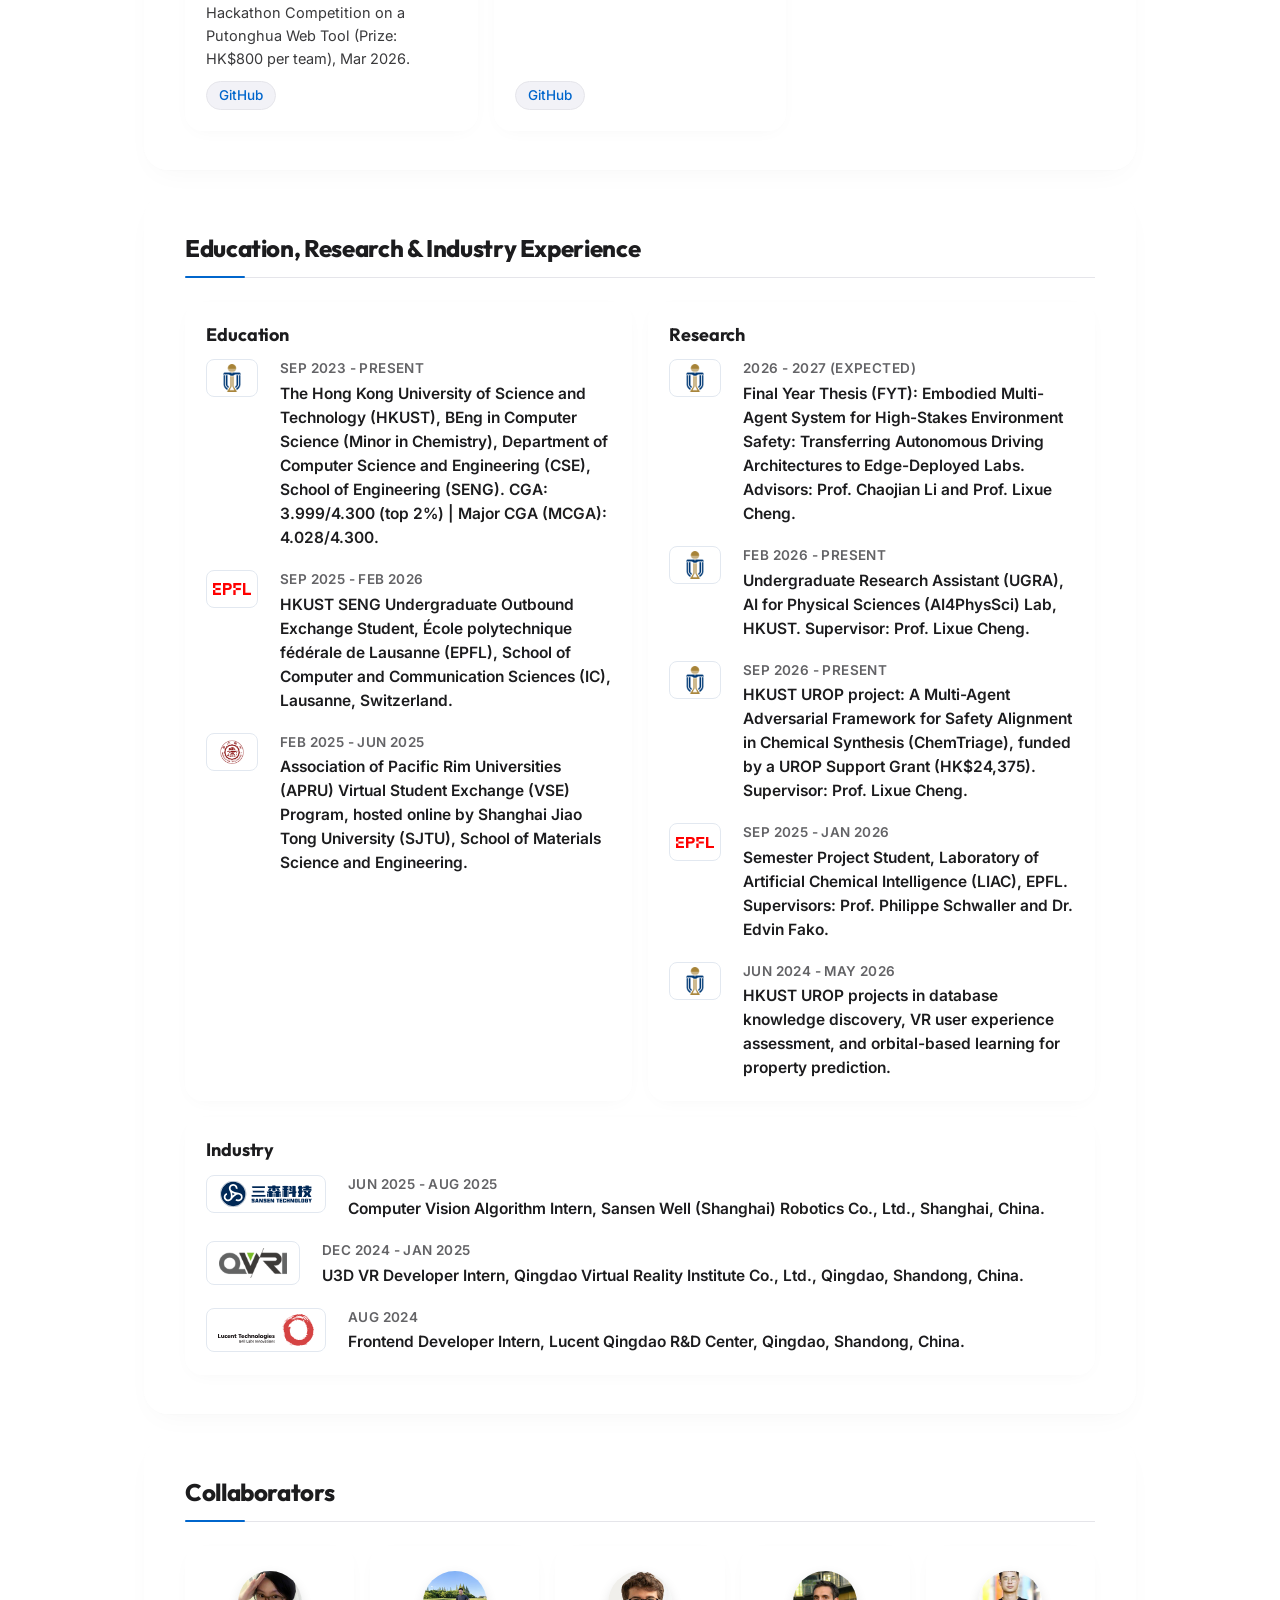
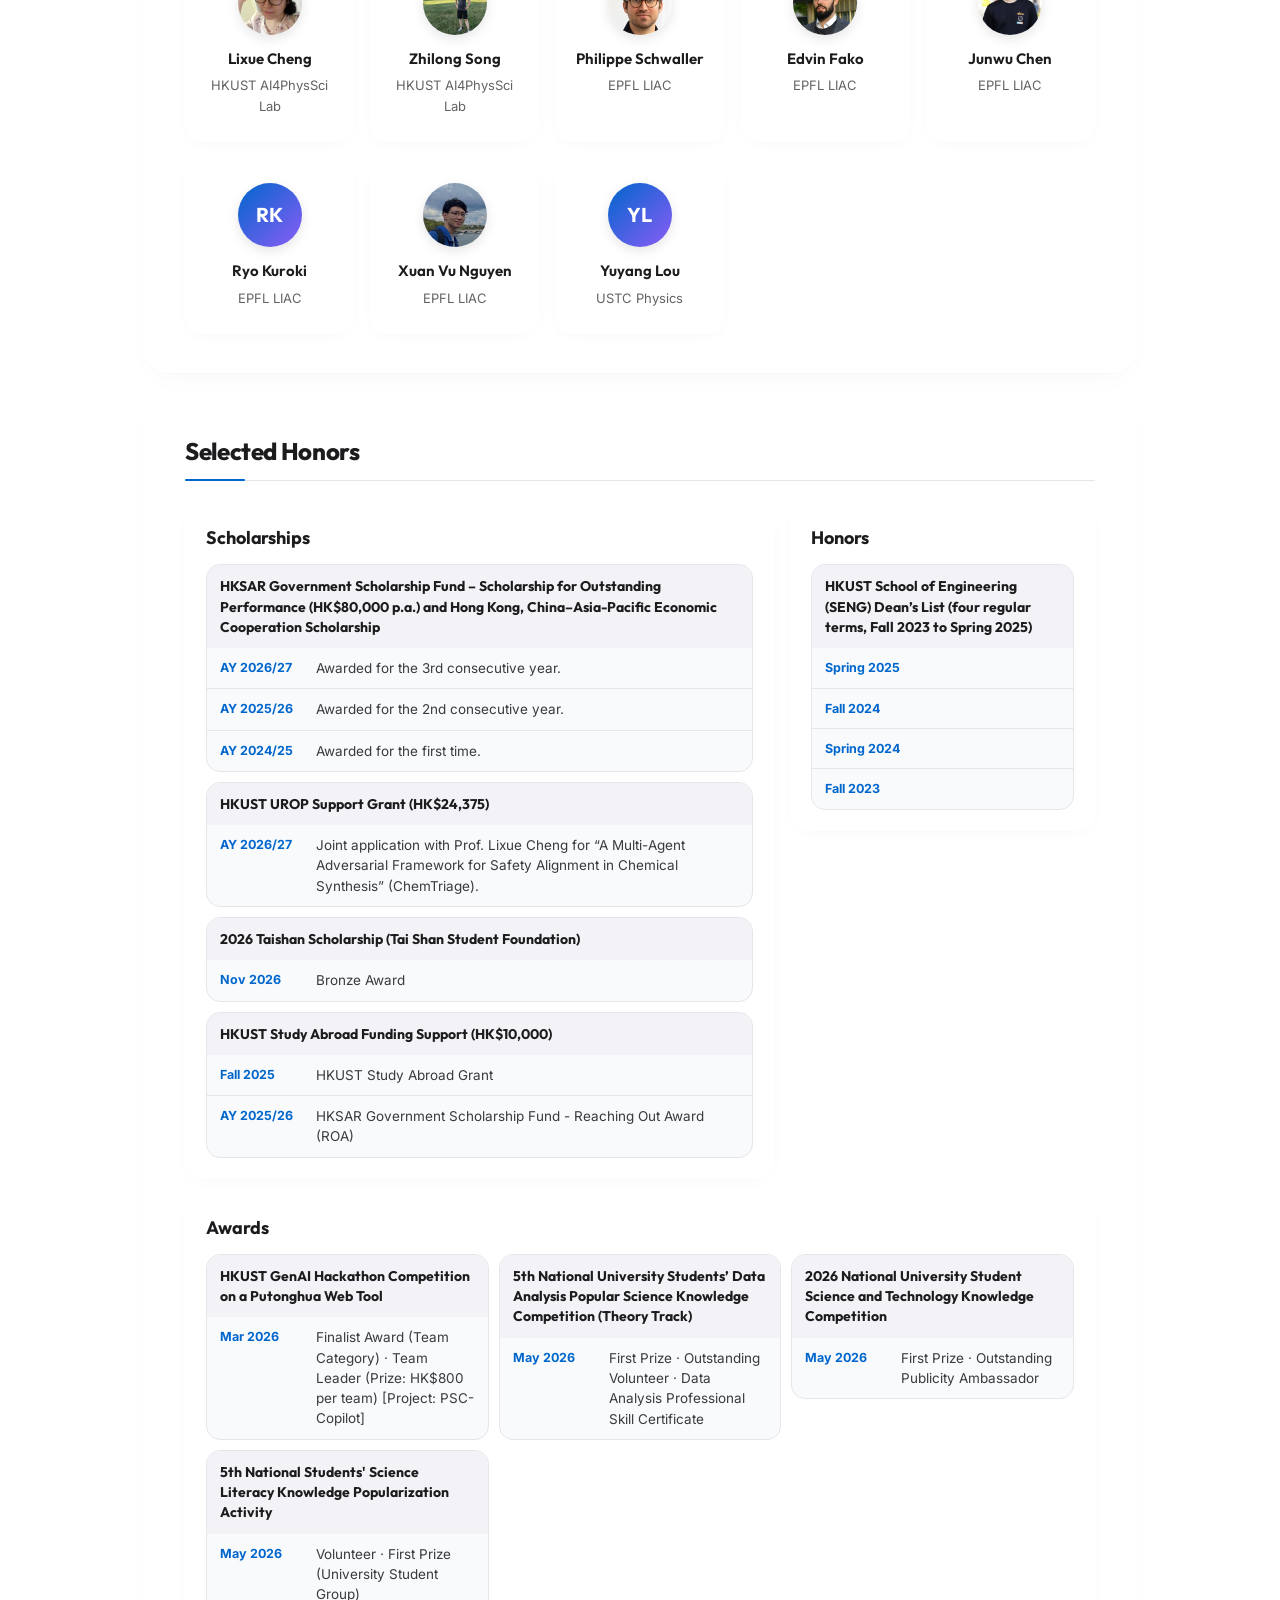
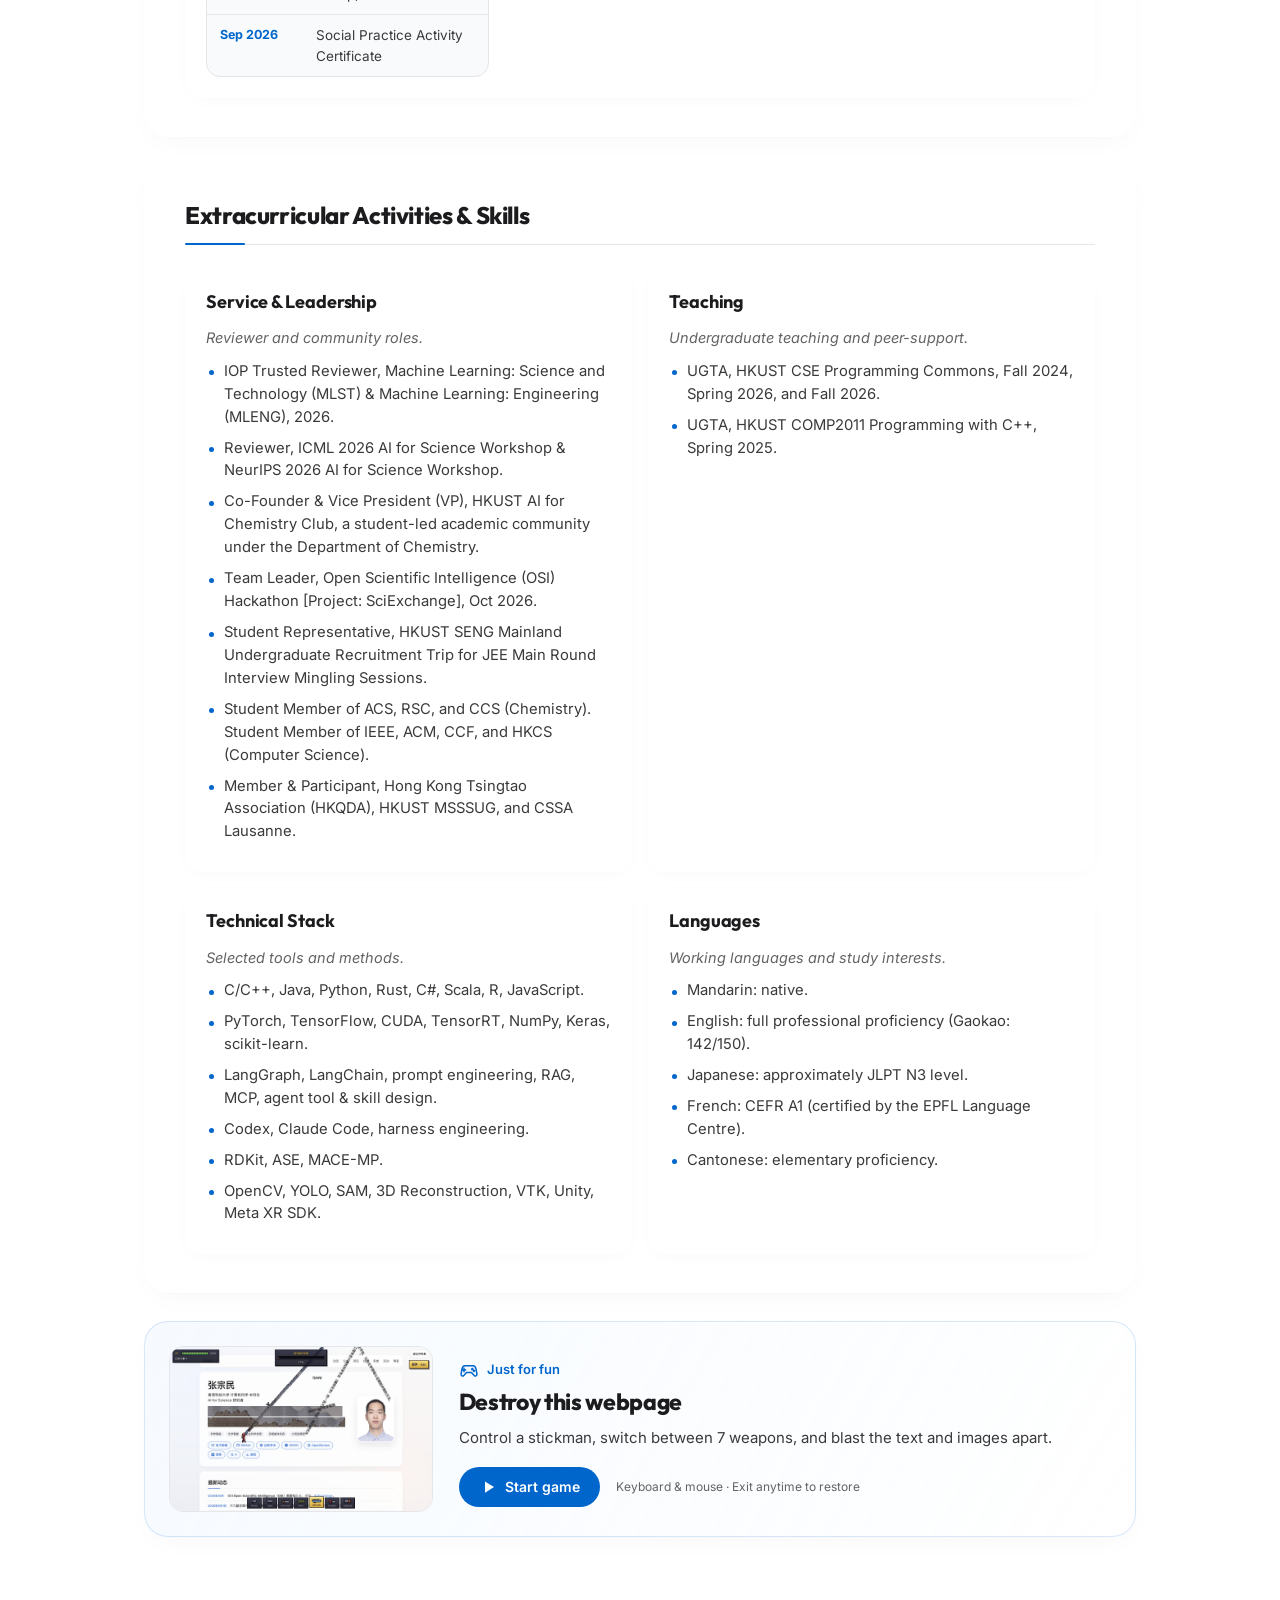
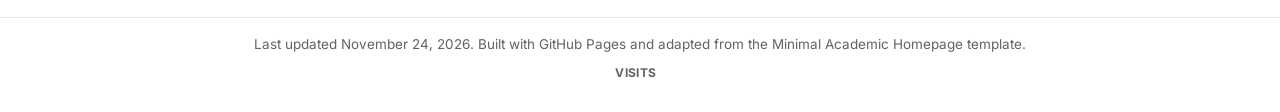
==== commit e8370a85: "Update CV, Taishan Scholarship, AdsMind revision news and footer date - Replace CV PDF with the 2026" ====
--- a/index.html
+++ b/index.html
@@ -254,7 +254,7 @@
             </svg>
             <span data-i18n="hero.x">X</span>
           </a>
-          <a class="pill-link pill-link-accent" href="assets/CV_Zongmin.pdf?v=20261120-1" download="CV_Zongmin.pdf">
+          <a class="pill-link pill-link-accent" href="assets/CV_Zongmin.pdf?v=20261124-1" download="CV_Zongmin.pdf">
             <svg viewBox="0 0 24 24" width="15" height="15" stroke="currentColor" stroke-width="2.2" fill="none"
               stroke-linecap="round" stroke-linejoin="round" style="margin-right: 6px;">
               <path d="M21 15v4a2 2 0 0 1-2 2H5a2 2 0 0 1-2-2v-4"></path>
@@ -399,7 +399,7 @@
   </main>
 
   <footer class="footer">
-    <span class="footer-updated" data-i18n="footer.updated">Last updated October 24, 2026. Built with GitHub Pages and
+    <span class="footer-updated" data-i18n="footer.updated">Last updated November 24, 2026. Built with GitHub Pages and
       adapted from the Minimal Academic Homepage template.</span>
     <span class="site-counter" aria-label="Academic homepage visit counter">
       <span class="site-counter-label" data-i18n="footer.visits">Visits</span>
@@ -530,9 +530,9 @@
 
   <!-- Overlay Canvas for Easter Eggs -->
   <canvas id="easter-egg-canvas" style="position:fixed; top:0; left:0; width:100%; height:100%; pointer-events:none; z-index:9999; display:none;"></canvas>
-  <script type="text/javascript" src="data/content.js?v=20261120-1"></script>
+  <script type="text/javascript" src="data/content.js?v=20261124-1"></script>
   <script type="text/javascript" src="assets/destroy-page.js?v=20261024-5"></script>
-  <script type="text/javascript" src="assets/main.js?v=20261024-6"></script>
+  <script type="text/javascript" src="assets/main.js?v=20261124-1"></script>
 
   <!-- Privacy-friendly analytics (GoatCounter): no cookies, no personal data.
        Active — pageviews go to https://nagatobigseven.goatcounter.com (dashboard).
